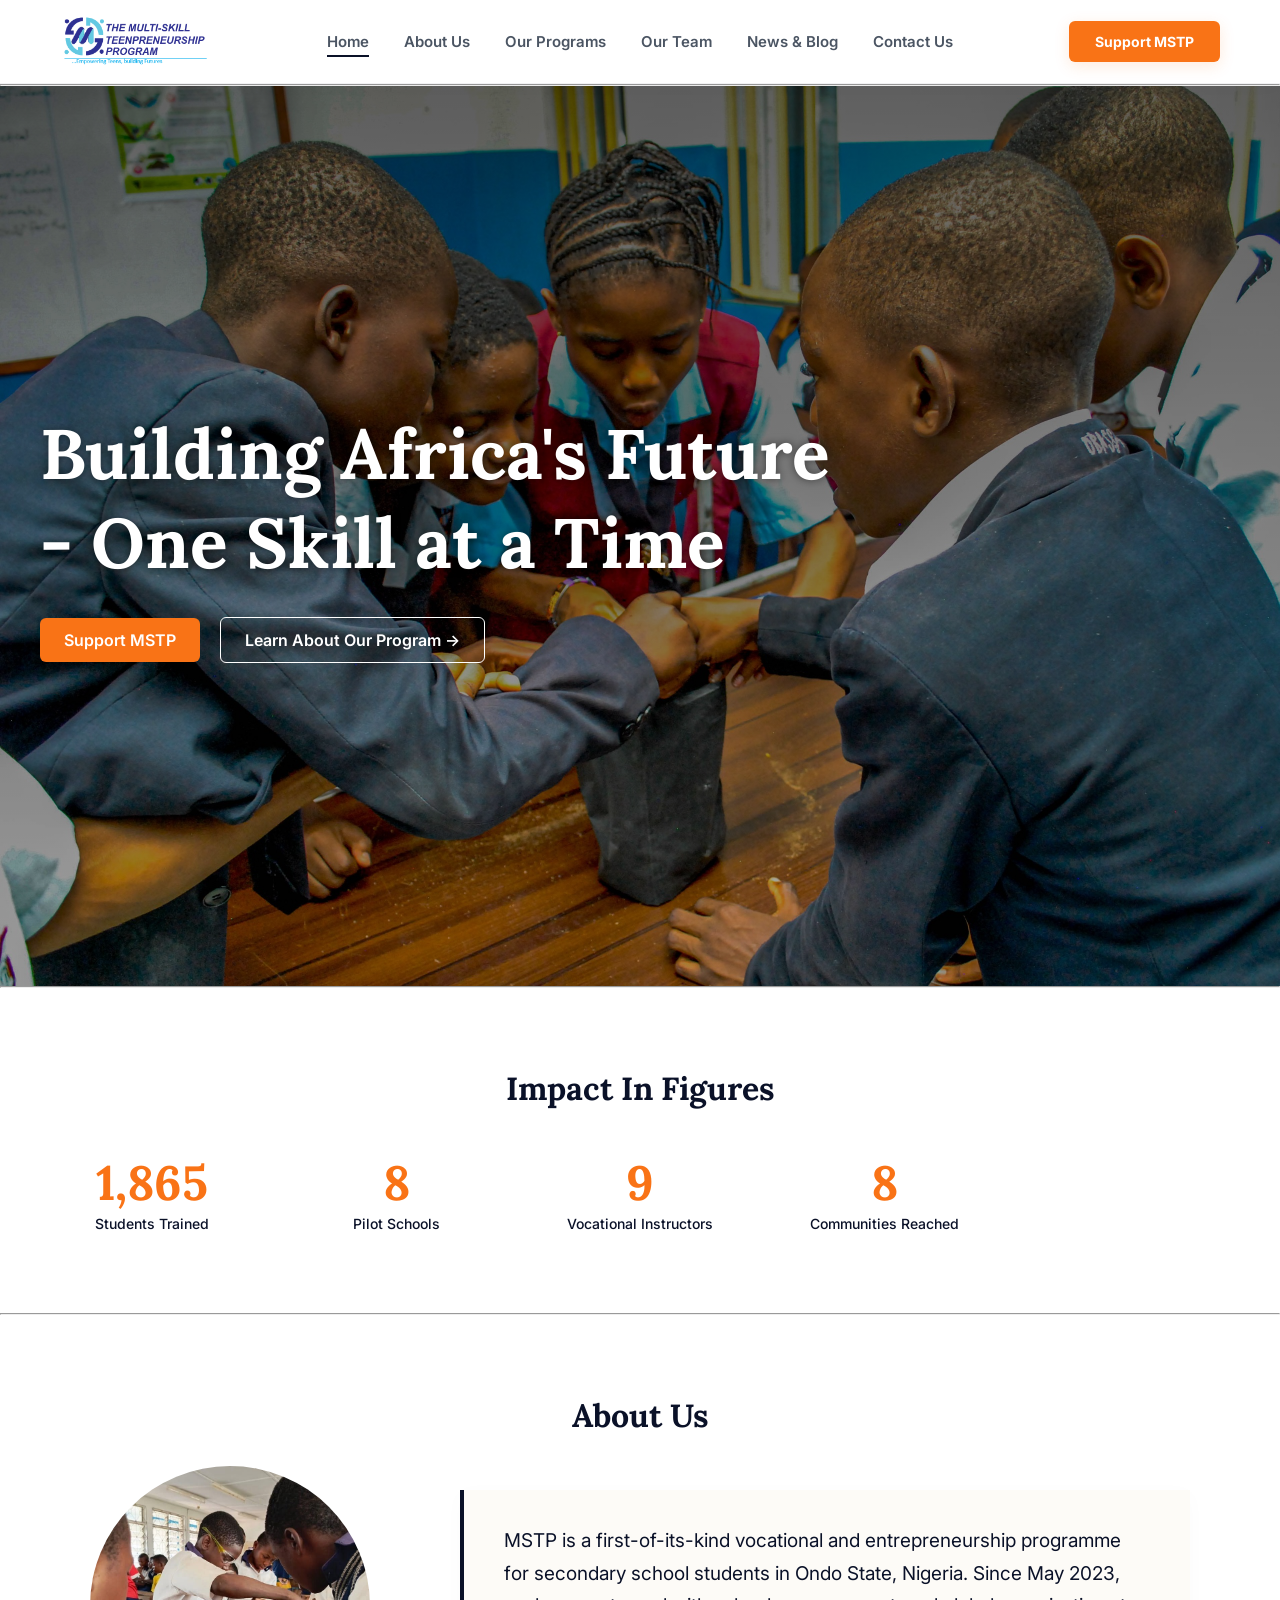
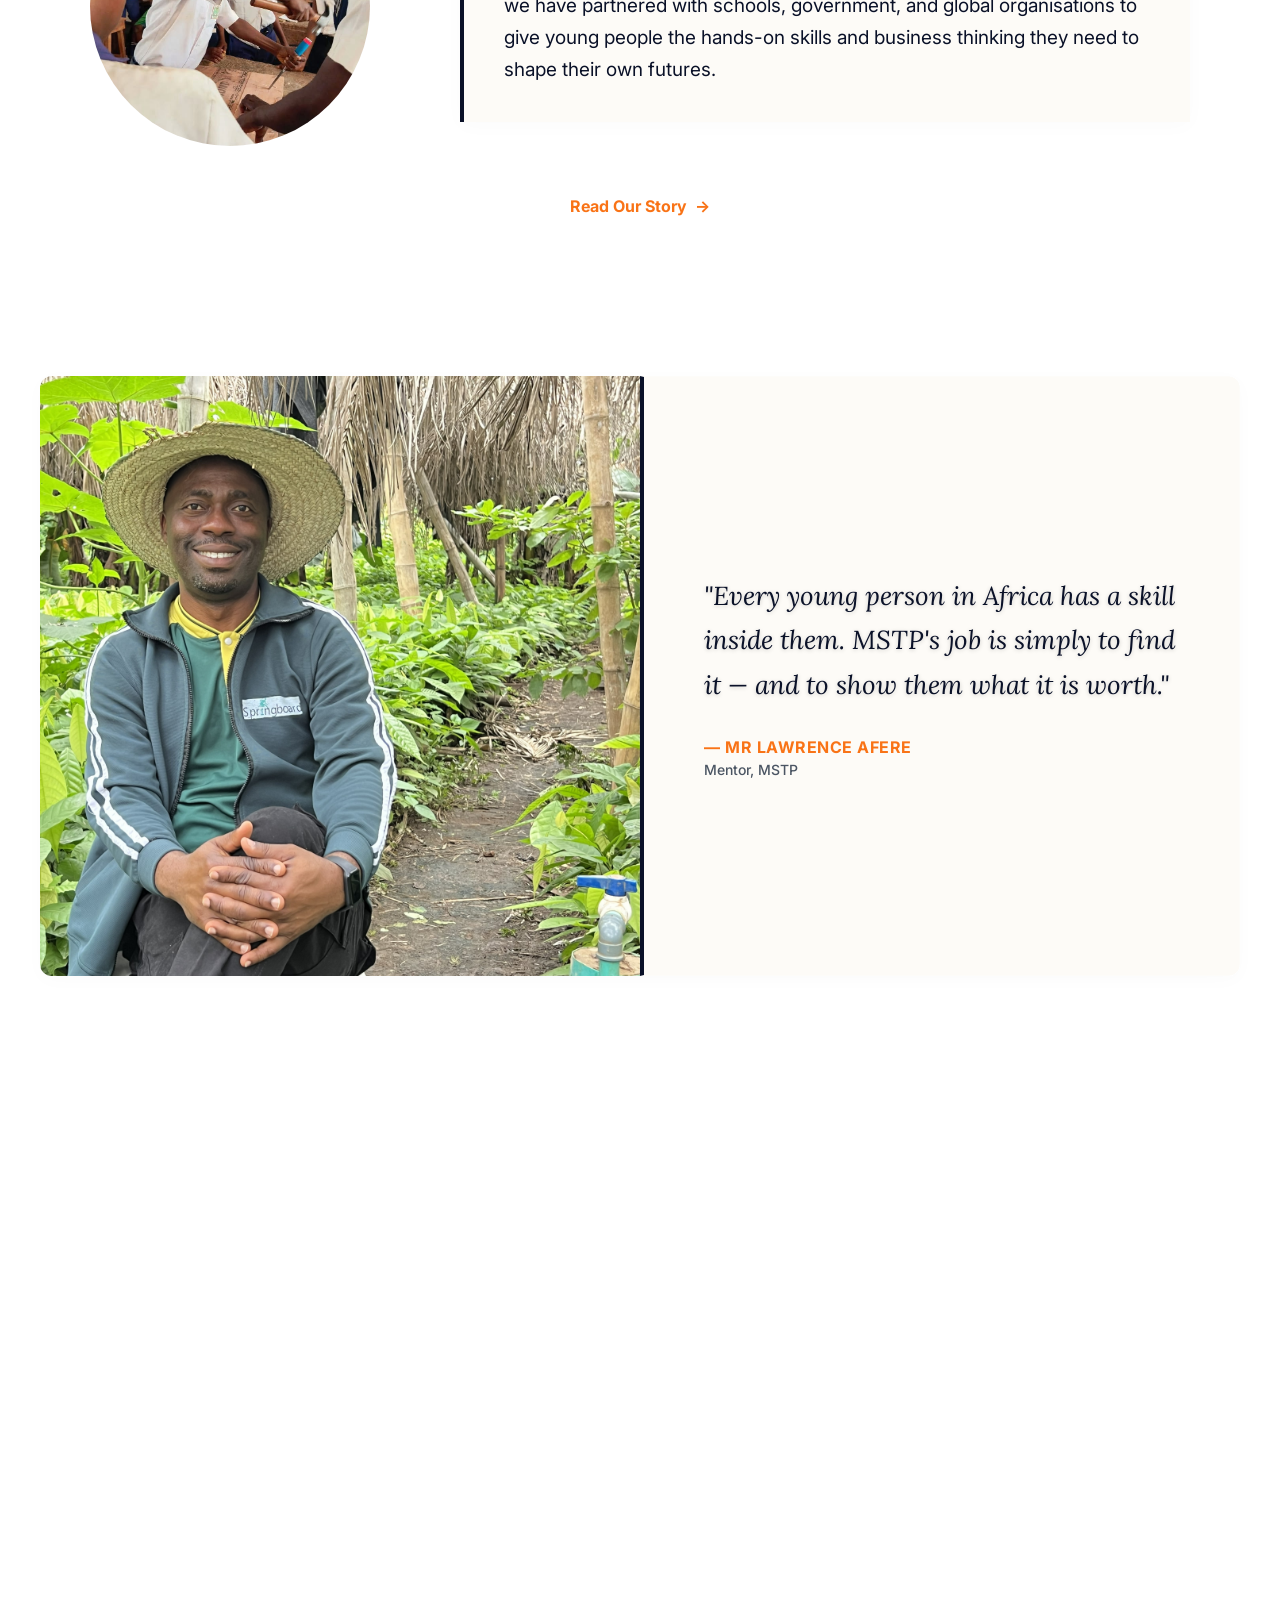
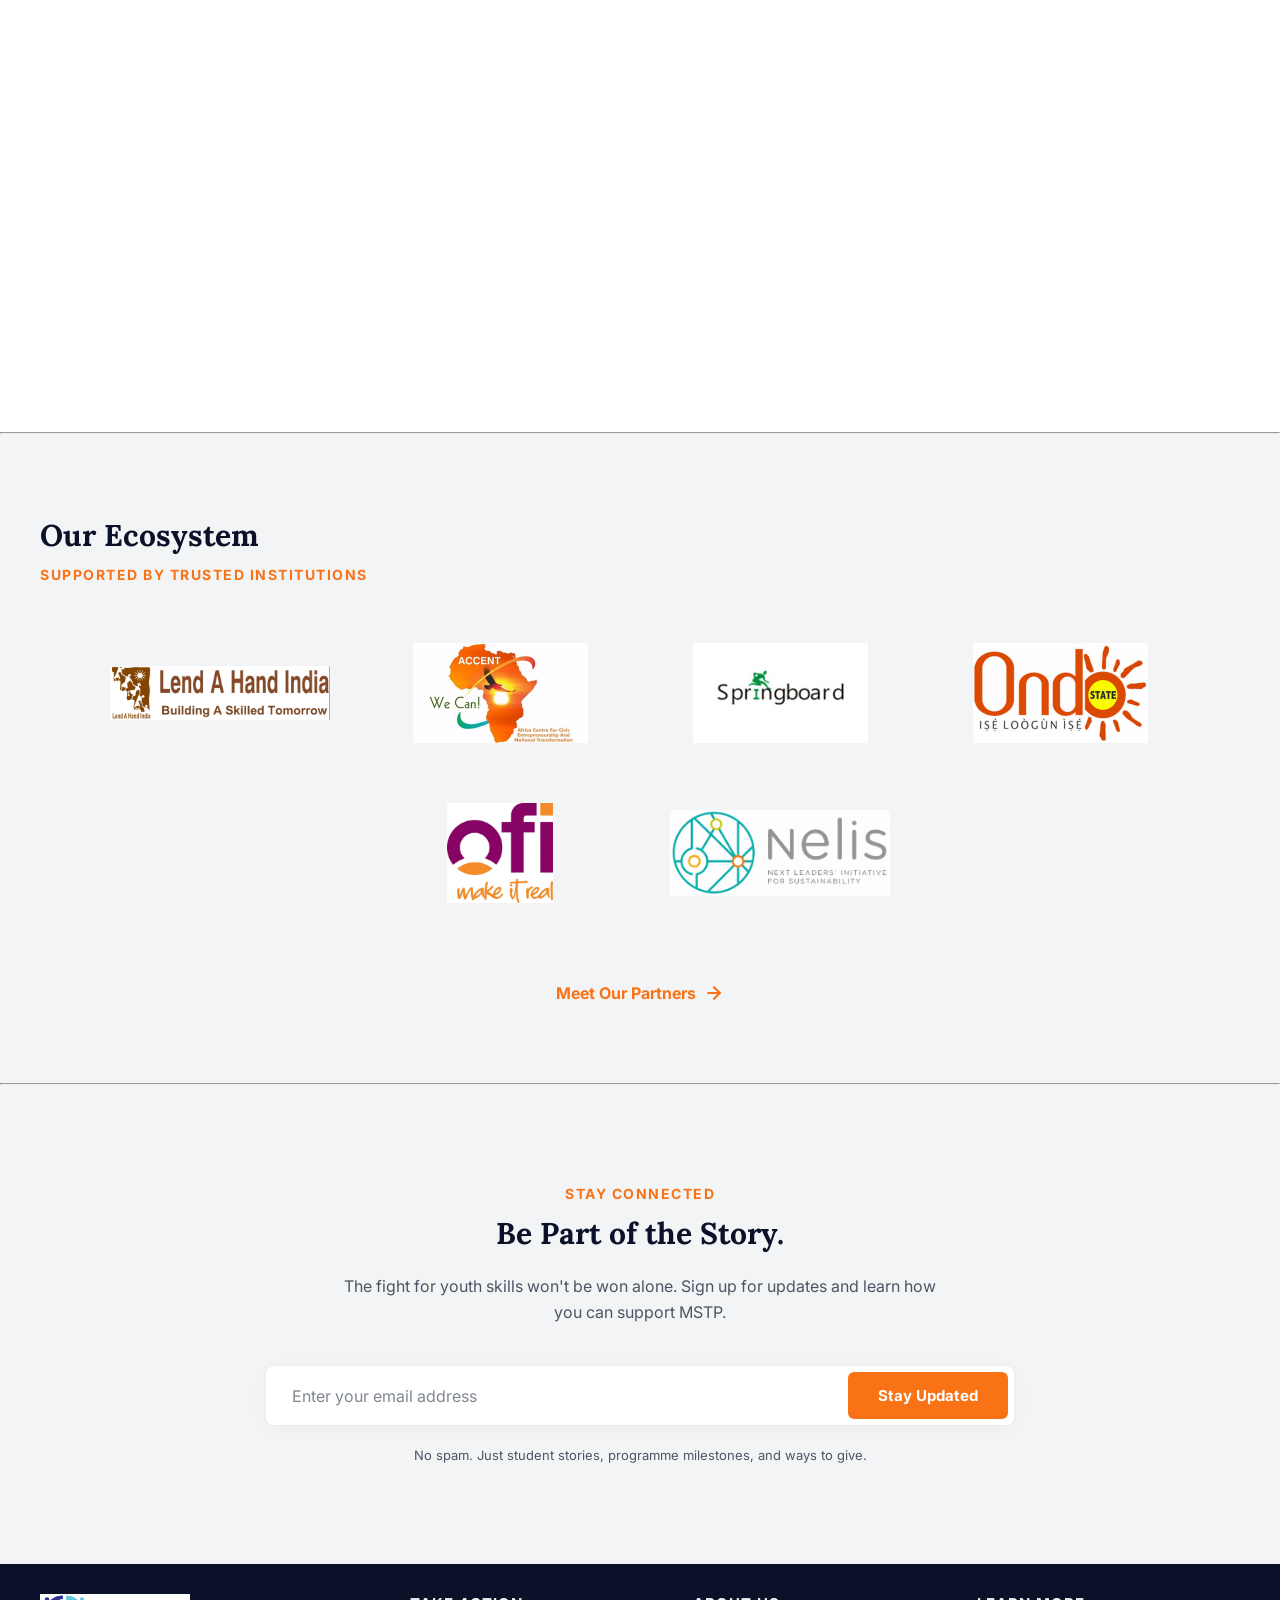
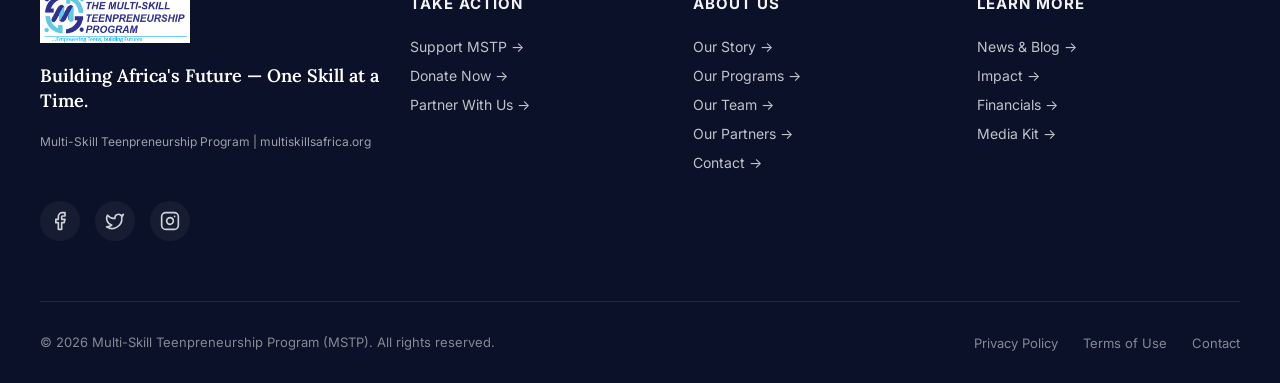
==== index.html @ e659432c "Update index.html" ====
<!DOCTYPE html>
<html lang="en">
<head>
    <meta charset="UTF-8">
    <meta name="viewport" content="width=device-width, initial-scale=1.0">
    <title>MultiSkillsAfrica | Home</title>
    <link rel="stylesheet" href="generalstyles.css">
    
    <link rel="stylesheet" href="homepage.css">
    <link rel="stylesheet" href="generalstyles-media-query.css">
    <link href="/IMAGES/multiskillsafrica-fav.png" rel="icon">

    <link rel="preconnect" href="https://fonts.googleapis.com">
    <link rel="preconnect" href="https://fonts.gstatic.com" crossorigin>
    <link href="https://fonts.googleapis.com/css2?family=Inter:wght@400;500;600&family=Lora:ital,wght@0,600;0,700;1,600&display=swap" rel="stylesheet">
</head>
<body>

    <!-- 1. NAVIGATION HEADER (The Welcome Gate) -->
<header id="main-header" class="site-header">
    <div class="header-container">

        <!-- Website Brand/Logo Area -->
        <div class="brand">
            <a href="index.html">
                <img src="/IMAGES/multiskillsafrica-logo.png" alt="multilskillsafrica-logo" class="logo">
            </a>
        </div>

        <!-- Desktop Navigation Area -->
        <nav id="main-nav" class="navigation" aria-label="Main Navigation">
            <ul class="nav-list">
                <li class="nav-item"><a href="index.html" class="nav-link active">Home</a></li>
                <li class="nav-item"><a href="about-us.html" class="nav-link">About Us</a></li>
                <li class="nav-item"><a href="ourprograms.html" class="nav-link">Our Programs</a></li>
                <!-- <li class="nav-item"><a href="impact.html" class="nav-link">Our Impact</a></li>
                <li class="nav-item"><a href="trainers.html" class="nav-link">Trainers Module</a></li> -->
                <li class="nav-item"><a href="team.html" class="nav-link">Our Team</a></li>
                <li class="nav-item"><a href="blog.html" class="nav-link">News & Blog</a></li>
                <!-- <li class="nav-item"><a href="partner.html" class="nav-link">Official Partners</a></li> -->
                <li class="nav-item"><a href="contact.html" class="nav-link">Contact Us</a></li>
            </ul>
        </nav>

        <!-- Desktop Action Button Section -->
        <div class="header-actions">
            <a href="support.html" class="nav-cta">Support MSTP</a>
        </div>

        <!-- MOBILE NAVIGATION TRACK ENGINE -->   
        <nav id="mobile-navbar" aria-label="Mobile Navigation">
            <!-- Toggle Button (Always visible on mobile viewports) -->
            <button id="menu-toggle" aria-label="Open Navigation Menu" aria-expanded="false" aria-controls="nav-links">
                <svg xmlns="http://www.w3.org/2000/svg" width="24" height="24" viewBox="0 0 24 24" fill="none" stroke="currentColor" stroke-width="2" stroke-linecap="round" stroke-linejoin="round" class="lucide lucide-menu"><path d="M4 5h16"/><path d="M4 12h16"/><path d="M4 19h16"/></svg>
            </button>

            <!-- Navigation Links Container (The Sliding Drawer) -->
            <div id="nav-links">
                <!-- Close Button inside the sliding drawer -->
                <button id="menu-close" aria-label="Close Navigation Menu">
                    <svg xmlns="http://www.w3.org/2000/svg" width="24" height="24" viewBox="0 0 24 24" fill="none" stroke="currentColor" stroke-width="2" stroke-linecap="round" stroke-linejoin="round" class="lucide lucide-x"><path d="M18 6 6 18"/><path d="m6 6 12 12"/></svg>
                </button>

                <a href="index.html" class="mobile-nav-icon active"><svg xmlns="http://www.w3.org/2000/svg" width="24" height="24" viewBox="0 0 24 24" fill="none" stroke="currentColor" stroke-width="2.25" stroke-linecap="round" stroke-linejoin="round" class="lucide lucide-house"><path d="M15 21v-8a1 1 0 0 0-1-1h-4a1 1 0 0 0-1 1v8"/><path d="M3 10a2 2 0 0 1 .709-1.528l7-6a2 2 0 0 1 2.582 0l7 6A2 2 0 0 1 21 10v9a2 2 0 0 1-2 2H5a2 2 0 0 1-2-2z"/></svg>Home</a>
                <a href="about-us.html" class="mobile-nav-icon"><svg xmlns="http://www.w3.org/2000/svg" width="24" height="24" viewBox="0 0 24 24" fill="none" stroke="currentColor" stroke-width="2.25" stroke-linecap="round" stroke-linejoin="round" class="lucide lucide-users"><path d="M16 21v-2a4 4 0 0 0-4-4H6a4 4 0 0 0-4 4v2"/><path d="M16 3.128a4 4 0 0 1 0 7.744"/><path d="M22 21v-2a4 4 0 0 0-3-3.87"/><circle cx="9" cy="7" r="4"/></svg>About</a>
                <a href="ourprograms.html" class="mobile-nav-icon"><svg xmlns="http://www.w3.org/2000/svg" width="24" height="24" viewBox="0 0 24 24" fill="none" stroke="currentColor" stroke-width="2.25" stroke-linecap="round" stroke-linejoin="round" class="lucide lucide-book-open"><path d="M2 3h6a4 4 0 0 1 4 4v14a3 3 0 0 0-3-3H2z"/><path d="M22 3h-6a4 4 0 0 0-4 4v14a3 3 0 0 1 3-3h7z"/></svg>Our Programs</a>
                
                <a href="impact.html" class="mobile-nav-icon"><svg xmlns="http://www.w3.org/2000/svg" width="24" height="24" viewBox="0 0 24 24" fill="none" stroke="currentColor" stroke-width="2.25" stroke-linecap="round" stroke-linejoin="round" class="lucide lucide-trending-up"><polyline points="22 7 13.5 15.5 8.5 10.5 2 17"/><polyline points="16 7 22 7 22 13"/></svg>Our Impact</a>
                <a href="trainers.html" class="mobile-nav-icon"><svg xmlns="http://www.w3.org/2000/svg" width="24" height="24" viewBox="0 0 24 24" fill="none" stroke="currentColor" stroke-width="2" stroke-linecap="round" stroke-linejoin="round" class="lucide lucide-presentation"><rect width="20" height="14" x="2" y="3" rx="2"/><path d="M12 17v4"/><path d="M9 21h6"/><path d="M8 11l3-3 3 3"/></svg>Trainers Module</a>
                <a href="team.html" class="mobile-nav-icon"><svg xmlns="http://www.w3.org/2000/svg" width="24" height="24" viewBox="0 0 24 24" fill="none" stroke="currentColor" stroke-width="2.25" stroke-linecap="round" stroke-linejoin="round" class="lucide lucide-users-round"><path d="M18 21a6 6 0 0 0-12 0"/><circle cx="12" cy="10" r="4"/><path d="M12 2a14.5 14.5 0 0 0 0 20"/></svg>Our Team</a>
                <a href="blog.html" class="mobile-nav-icon"><svg xmlns="http://www.w3.org/2000/svg" width="24" height="24" viewBox="0 0 24 24" fill="none" stroke="currentColor" stroke-width="2.25" stroke-linecap="round" stroke-linejoin="round" class="lucide lucide-newspaper"><path d="M4 22h16a2 2 0 0 0 2-2V4a2 2 0 0 0-2-2H8a2 2 0 0 0-2 2v16a2 2 0 0 1-2 2Zm0 0a2 2 0 0 1-2-2v-9c0-1.1.9-2 2-2h2"/><path d="M18 14h-8"/><path d="M15 18h-5"/><path d="M10 6h8v4h-8V6Z"/></svg>News & Blog</a>
                <a href="partner.html" class="mobile-nav-icon"><svg xmlns="http://www.w3.org/2000/svg" width="24" height="24" viewBox="0 0 24 24" fill="none" stroke="currentColor" stroke-width="2" stroke-linecap="round" stroke-linejoin="round" class="lucide lucide-handshake"><path d="m11 17 2 2a1 1 0 0 0 1.4 0l4-4a1 1 0 0 0 0-1.4l-11.6-11.6a2.1 2.1 0 0 0-3 3l3.8 3.8"/><path d="m14 14 2.5 2.5a1 1 0 0 0 1.4 0l4-4a1 1 0 0 0 0-1.4L11 2"/><path d="M17 11V7a1 1 0 0 0-1-1h-4"/><path d="M10 11H6a1 1 0 0 1-1-1V6"/></svg>Official Partners</a>
                <a href="contact.html" class="mobile-nav-icon"><svg xmlns="http://www.w3.org/2000/svg" width="24" height="24" viewBox="0 0 24 24" fill="none" stroke="currentColor" stroke-width="2.25" stroke-linecap="round" stroke-linejoin="round" class="lucide lucide-phone-call"><path d="M13 2a9 9 0 0 1 9 9"/><path d="M13 6a5 5 0 0 1 5 5"/><path d="M13.832 16.568a1 1 0 0 0 1.213-.303l.355-.465A2 2 0 0 1 17 15h3a2 2 0 0 1 2 2v3a2 2 0 0 1-2 2A18 18 0 0 1 2 4a2 2 0 0 1 2-2h3a2 2 0 0 1 2 2v3a2 2 0 0 1-.8 1.6l-.468.351a1 1 0 0 0-.292 1.233 14 14 0 0 0 6.392 6.384"/></svg>Contact Us</a>

                <a href="support.html" class="mobile-nav-icon"><svg xmlns="http://www.w3.org/2000/svg" width="24" height="24" viewBox="0 0 24 24" fill="none" stroke="currentColor" stroke-width="2" stroke-linecap="round" stroke-linejoin="round" class="lucide lucide-heart"><path d="M19 14c1.49-1.46 3-3.21 3-5.5A5.5 5.5 0 0 0 16.5 3c-1.76 0-3 .5-4.5 2-1.5-1.5-2.74-2-4.5-2A5.5 5.5 0 0 0 2 8.5c0 2.3 1.5 4.05 3 5.5l7 7Z"/></svg>Support MSTP</a>
            </div>
        </nav>

    </div>
</header>



    <hr>
    

    <main>
        <!-- 2. HERO SECTION -->
        <section class="hero-section reveal-on-scroll">
            <h1 class="hero-headline reveal-on-scroll">Building Africa's Future - One Skill at a Time</h1> 
            
            

            <div class="hero-cta-wrap reveal-on-scroll">
                <!-- Changed container and anchor classes to be unique to the hero area -->
                <div class="hero-btn-wrap primary-cta">
                    <a href="support.html" class="hero-btn-primary">Support MSTP</a>
                </div>
                <div class="about-mstp-cta">
                    <a href="about-us.html">Learn About Our Program &rarr;</a>
                </div>
            </div>
        </section>

        <hr>

        <section class="stats-bar-section reveal-on-scroll">

            <h2 class="about-snippet-heading">Impact In Figures</h2>

            <div class="stats-container">
                
                <div class="stat-card">
                    <span class="stat-number" data-target="2920">0</span>
                    <p class="stat-label">Students Trained</p>
                </div>

                <div class="stat-card">
                    <span class="stat-number" data-target="13">0</span>
                    <p class="stat-label">Pilot Schools</p>
                </div>

                
                <div class="stat-card">
                    <span class="stat-number" data-target="15">0</span>
                    <p class="stat-label">Vocational Instructors</p>
                </div>

                <div class="stat-card">
                    <span class="stat-number" data-target="13">0</span>
                    <p class="stat-label">Communities Reached</p>
                </div>

            </div>
        </section>

        <hr>

        <section class="about-snippet-section reveal-on-scroll">
            <div class="about-snippet-container">
                
                <h2 class="about-snippet-heading">About Us</h2>

                <div class="about-image-wrap">
                <img src="/IMAGES/MSTP Students - About us.jpeg" alt="MSTP Students" class="about-image">
                
                <div class="about-card-display">
                    <p class="about-snippet-text">
                        MSTP is a first-of-its-kind vocational and entrepreneurship programme for secondary school students in Ondo State, Nigeria.     Since May 2023, we have partnered with schools, government, and global organisations to give young people the hands-on skills and business thinking they need to shape their own futures.
                    </p>
                </div>
                </div>

                <div class="about-action-wrap">
                    <a href="about-us.html" class="about-read-more-btn">
                        Read Our Story <span class="arrow-transition">&rarr;</span>
                    </a>
                </div>

            </div>
        </section>

        

        <section class="founder-quote-section reveal-on-scroll">
            <div class="founder-card-master glass-hover-lift">
                
                <div class="founder-photo-side">
                <img src="/IMAGES/MR LAW.jpeg" alt="Mr Lawrence Afere" class="founder-img">
                </div>
                
                <div class="founder-content-side glass-panel">
                <blockquote class="founder-blockquote glass-text-sharp">
                    "Every young person in Africa has a skill inside them. MSTP's job is simply to find it — and to show them what it is worth."
                </blockquote>
                <div class="founder-meta">
                    <span class="founder-name">— Mr Lawrence Afere</span>
                    <span class="founder-title">Mentor, MSTP</span>
                </div>
                </div>

            </div>
        </section>

        <section class="programme-grid-section reveal-on-scroll">
            <div class="programme-grid-container">
                
                <!-- Header Block -->
                <div class="section-header">
                <span class="section-heading">What We Teach</span>
                <h2 class="section-subtext">Five hands-on skill modules, designed to turn secondary school students into capable, confident young Nigerians.</h2>
                </div>

                <!-- Active Card Grid Track -->
                <div class="glass-schools-grid">

                <!-- Card 1: WET -->
                <div class="school-glass-card glass-hover-lift programme-card">
                    <div class="card-image-wrap">
                    <div class="programme-overlay-box programme-card">
                        <span class="programme-module-tag">Module: WET</span>
                        <h3 class="programme-title glass-text-sharp">Workshop & Engineering Techniques</h3>
                        <p class="programme-description"> Identify tools and materials, construct basic wooden objects, and understand fundamental electronic principles.</p>
                    </div>
                    </div>
                </div>

                <!-- Card 2: E&E -->
                <div class="school-glass-card glass-hover-lift programme-card">
                    <div class="card-image-wrap">
                    <div class="programme-overlay-box programme-card">
                        <span class="programme-module-tag">Module: E&E</span>
                        <h3 class="programme-title glass-text-sharp">Energy & Environment</h3>
                        <p class="programme-description">Foundations in electrical systems, wiring, and energy safety.</p>
                    </div>
                    </div>
                </div>

                <!-- Card 3: GNAT -->
                <div class="school-glass-card glass-hover-lift programme-card">
                    <div class="card-image-wrap">
                    <div class="programme-overlay-box programme-card">
                        <span class="programme-module-tag">Module: GNAT</span>
                        <h3 class="programme-title glass-text-sharp">Gardening, Nursery & Agriculture Techniques</h3>
                        <p class="programme-description">Grow food, understand nutrition, and participate in local trade.</p>
                    </div>
                    </div>
                </div>

                <!-- Card 4: Food Processing -->
                <div class="school-glass-card glass-hover-lift programme-card">
                    <div class="card-image-wrap">
                    <div class="programme-overlay-box programme-card">
                        <span class="programme-module-tag">Module</span>
                        <h3 class="programme-title glass-text-sharp">Food Processing Techniques</h3>
                        <p class="programme-description">Food preservation, product development, basic food business knowledge..</p>
                    </div>
                    </div>
                </div>

                <!-- Card 5: Entrepreneurship -->
                <div class="school-glass-card glass-hover-lift programme-card">
                    <div class="card-image-wrap">
                    <div class="programme-overlay-box programme-card">
                        <span class="programme-module-tag">Module</span>
                        <h3 class="programme-title glass-text-sharp">Introduction to Entrepreneurship</h3>
                        <p class="programme-description"> The MSTP Internship—students display and sell products they have made, earning real income for the first time..</p>
                    </div>
                    </div>
                </div>

                </div>

                <!-- Reusable Grid Action Layout Hook -->
                <div class="cta-link-wrap">
                <a href="ourprograms.html" class="cta-link-inline">
                    Explore All Programs 
                    <svg xmlns="http://www.w3.org/2000/svg" width="20" height="20" viewBox="0 0 24 24" fill="none" stroke="currentColor" stroke-width="2.5" stroke-linecap="round" stroke-linejoin="round" class="lucide lucide-arrow-right arrow-transition"><path d="M5 12h14"/><path d="m12 5 7 7-7 7"/></svg>
                </a>
                </div>
            </div>
        </section>

        
        <hr>

        <section class="partners-bar-section reveal-on-scroll">
        <div class="partners-bar-container">
            
            <!-- Standardized Section Header Architecture -->
            <div class="section-header">
            <span class="section-heading">Our Ecosystem</span>
            <h2 class="section-subtext">Supported by Trusted Institutions</h2>
            </div>

            <!-- Interactive Grid Track Container -->
            <div class="partners-logo-grid">

            <!-- Logo 1: Lend-A-Hand India -->
            <a href="https://lendahandindia.org/" target="_blank" class="partner-logo-item" aria-label="View Lend-A-Hand India profile on our partners page">
                <img src="/IMAGES/lend-a-hand-logo.jpg" alt="Lend-A-Hand India Logo" class="partner-logo-img">
            </a>

            <!-- Logo 2: ACCENT -->
            <a href="https://businessday.ng/news/article/accent-spring-unveils-multi-skill-teenpreneurship-initiative-in-ondo/" target="_blank" class="partner-logo-item" aria-label="View ACCENT profile on our partners page">
                <img src="/IMAGES/accent-logo.png" alt="ACCENT Logo" class="partner-logo-img">
            </a>

            <!-- Logo 3: Springboard -->
            <a href="https://springboardnig.com/" target="_blank" class="partner-logo-item" aria-label="View Springboard profile on our partners page">
                <img src="/IMAGES/springboard-logo.png" alt="Springboard Logo" class="partner-logo-img">
            </a>

            <!-- Logo 4: Ondo State Ministry of Education -->
            <a href="https://ondostate.gov.ng/#" target="_blank" class="partner-logo-item" aria-label="View Ondo State Ministry of Education profile on our partners page">
                <img src="/IMAGES/ondo-state-logo.png" alt="Ondo State Ministry of Education Logo" class="partner-logo-img">
            </a>

            <a href="https://www.ofi.com/en-us" target="_blank" class="partner-logo-item" aria-label="View Ondo State Ministry of Education profile on our partners page">
                <img src="/IMAGES/ofi.jpeg" alt="OFI's logo" class="partner-logo-img">
            </a>

            <a href="https://ondostate.gov.ng/#" target="_blank" class="partner-logo-item" aria-label="View Ondo State Ministry of Education profile on our partners page">
                <img src="/IMAGES/neils-logo.png" alt="OFI's logo" class="partner-logo-img">
            </a>

            </div>

            <!-- Reusable Global CTA Link Component Placement -->
            <div class="cta-link-wrap">
            <a href="partner.html" class="cta-link-inline">
                Meet Our Partners
                <svg xmlns="http://www.w3.org/2000/svg" width="20" height="20" viewBox="0 0 24 24" fill="none" stroke="currentColor" stroke-width="2.5" stroke-linecap="round" stroke-linejoin="round" class="lucide lucide-arrow-right arrow-transition"><path d="M5 12h14"/><path d="m12 5 7 7-7 7"/></svg>
            </a>
            </div>

        </div>
        </section>

        <hr>

        <section class="newsletter-section reveal-on-scroll">
        <div class="newsletter-container">
            
            <!-- Standardized Section Header with Centered Target Alignments -->
            <div class="section-header">
            <span class="section-subtext">Stay Connected</span>
            <h2 class="section-heading">Be Part of the Story.</h2>
            <p class="section-subtext" style="text-transform: none; font-weight: 400; letter-spacing: normal; font-size: 1.6rem; color: var(--text-muted); margin-top: 1rem;">
                The fight for youth skills won't be won alone. Sign up for updates and learn how you can support MSTP.
            </p>
            </div>

            <!-- Integration Subscription Form Hook -->
            <form action="#" method="POST" class="newsletter-form-group" aria-label="Newsletter Subscription Form">
            <input 
                type="email" 
                name="email" 
                class="newsletter-input" 
                placeholder="Enter your email address" 
                required 
                aria-required="true"
            >
            <button type="submit" class="newsletter-submit-btn">
                Stay Updated
            </button>
            </form>

            <!-- Contextual Compliance Sub-note -->
            <p class="newsletter-subnote">
            No spam. Just student stories, programme milestones, and ways to give.  
            </p>

        </div>
        </section>

    </main>

    <!-- 5. FOOTER SECTION (Logo, Columns, Newsletter, Socials, Legal) -->
<footer class="site-footer">
    <!-- Main informational and interactive column grids -->
    <div class="footer-columns">

        <!-- Footer Column 1 — Logo + Tagline -->
        <div class="footer-col brand-info-col">
            <div class="brand-logo-wrap">
                <a href="/" aria-label="MSTP Home">
                    <!-- MSTP inline SVG logo platform hook -->
                    <img src="/IMAGES/multiskillsafrica-logo.png" alt="multiskillsafricalogo Logo" class="logo">
                </a>
            </div>
            <p class="footer-tagline">Building Africa's Future — One Skill at a Time.</p>
            <p class="footer-subline">Multi-Skill Teenpreneurship Program | multiskillsafrica.org</p>
        </div>

        <!-- Footer Column 2 — Take Action -->
        <div class="footer-col">
            <h2 class="footer-heading">Take Action</h2>
            <ul class="footer-links-list">
                <li><a href="support.html" class="footer-link">Support MSTP &rarr;</a></li>
                <li><a href="support.html" class="footer-link">Donate Now &rarr;</a></li>
                <li><a href="contact.html" class="footer-link">Partner With Us &rarr;</a></li>
            </ul>
        </div>

        <!-- Footer Column 3 — About Us -->
        <div class="footer-col">
            <h2 class="footer-heading">About Us</h2>
            <ul class="footer-links-list">
                <li><a href="about-us.html" class="footer-link">Our Story &rarr;</a></li>
                <li><a href="our-programs.html" class="footer-link">Our Programs &rarr;</a></li>
                <li><a href="team.html" class="footer-link">Our Team &rarr;</a></li>
                <li><a href="partner.html" class="footer-link">Our Partners &rarr;</a></li>
                <li><a href="contact.html" class="footer-link">Contact &rarr;</a></li>
            </ul>
        </div>

        <!-- Footer Column 4 — Learn More -->
        <div class="footer-col">
            <h2 class="footer-heading">Learn More</h2>
            <ul class="footer-links-list">
                <li><a href="blog.html" class="footer-link">News & Blog &rarr;</a></li>
                <li><a href="impact.html" class="footer-link">Impact &rarr;</a></li>
                <li><a href="financials.html" class="footer-link">Financials &rarr;</a></li>
                <li><a href="/media" class="footer-link">Media Kit &rarr;</a></li>
            </ul>
        </div>

        <!-- Footer — Newsletter Signup -->
        <div class="footer-col newsletter-col">
            
            <!-- Footer — Social Icons Block -->
            <div class="footer-social-wrap">
                <a href="https://www.facebook.com/profile.php?id=61550199511296" target="_blank" rel="noopener" class="social-icon-link" aria-label="Facebook">
                    <svg xmlns="http://www.w3.org/2000/svg" width="20" height="20" viewBox="0 0 24 24" fill="none" stroke="currentColor" stroke-width="2" stroke-linecap="round" stroke-linejoin="round" class="lucide lucide-facebook"><path d="M18 2h-3a5 5 0 0 0-5 5v3H7v4h3v8h4v-8h3l1-4h-4V7a1 1 0 0 1 1-1h3z"/></svg>
                </a>
                <a href="https://x.com/Multiskill142" target="_blank" rel="noopener" class="social-icon-link" aria-label="X (Twitter)">
                    <svg xmlns="http://www.w3.org/2000/svg" width="20" height="20" viewBox="0 0 24 24" fill="none" stroke="currentColor" stroke-width="2" stroke-linecap="round" stroke-linejoin="round" class="lucide lucide-twitter"><path d="M22 4s-.7 2.1-2 3.4c1.6 10-9.4 17.3-18 11.6 2.2.1 4.4-.6 6-2C3 15.5.5 9.6 3 5c2.2 2.6 5.6 4.1 9 4-.9-4.2 4-6.6 7-3.8 1.1 0 3-1.2 3-1.2z"/></svg>
                </a>
                <a href="https://www.instagram.com/mstpafrica/" target="_blank" rel="noopener" class="social-icon-link" aria-label="Instagram">
                    <svg xmlns="http://www.w3.org/2000/svg" width="20" height="20" viewBox="0 0 24 24" fill="none" stroke="currentColor" stroke-width="2" stroke-linecap="round" stroke-linejoin="round" class="lucide lucide-instagram"><rect width="20" height="20" x="2" y="2" rx="5" ry="5"/><path d="M16 11.37A4 4 0 1 1 12.63 8 4 4 0 0 1 16 11.37z"/><line x1="17.5" x2="17.51" y1="6.5" y2="6.5"/></svg>
                </a>
            </div>
        </div>

    </div>

    <!-- Footer — Legal Row and Credits -->
    <div class="footer-bottom">
        <div class="footer-legal-left">
            <p class="copyright">&copy; 2026 Multi-Skill Teenpreneurship Program (MSTP). All rights reserved.</p>
        </div>
        <div class="footer-legal-right">
            <ul class="legal-links-list">
                <li><a href="/privacy" class="legal-link">Privacy Policy</a></li>
                <li><a href="/terms" class="legal-link">Terms of Use</a></li>
                <li><a href="contact.html" class="legal-link">Contact</a></li>
            </ul>
        </div>
    </div>
</footer>

    
    <script src="general-script.js"></script>
</body>
</html>
---- generalstyles.css ----
/* ==========================================================================
   1. GLOBAL STYLES & RESET
   ========================================================================== */
*, *::before, *::after {
  box-sizing: border-box;
}

* {
  margin: 0;
  padding: 0;
}

:root {
  /* Brand Color Spaces */
  --color-primary: #0A1128;
  --color-secondary: #4FC3F7;
  --color-cta: #F97316;

  /* Surfaces & Backgrounds */
  --bg-main: #FFFFFF;
  --bg-surface: #F3F4F6;

  /* Typography Layering */
  --text-main: #1E40AF;
  --text-muted: #4B5563;
  --text-light: #FFFFFF;
  
  /* Structural Typefaces */
  --font-heading: 'Lora', Georgia, serif;
  --font-body: 'Inter', system-ui, -apple-system, sans-serif;
}

html {
  scroll-behavior: smooth;
  font-size: 62.5%; /* 1rem = 10px baseline layout scale */
}

body {
  font-family: var(--font-body);
  color: var(--text-muted); /* FIXED: Changed from var(--text-light) to prevent invisible white text on white backgrounds */
  background-color: var(--bg-main);
  overflow-x: hidden;
  width: 100vw;
  -webkit-font-smoothing: antialiased;
  -moz-osx-font-smoothing: grayscale;
}

/* Core Media elements */
img {
  display: block;
  max-width: 100%;
  height: auto;
}

/* Form element consistency engine */
input, button, textarea, select {
  font: inherit;
  color: inherit;
}

a {
  color: inherit;
  text-decoration: none;
  display: inline-block;
}

p {
  font-family: var(--font-body);
  font-size: 1.6rem;
  line-height: 1.6;
}

ol, ul, li {
  list-style: none;
}


/* ==========================================================================
   2. ENHANCED PREMIUM HEADER STYLES
   ========================================================================== */
.site-header {
  position: sticky;
  top: 0;
  width: 100vw;
  z-index: 1000;
  background-color: rgba(255, 255, 255, 0.9); /* Premium semi-transparent white tint */
  backdrop-filter: blur(12px);
  -webkit-backdrop-filter: blur(12px);
  border-bottom: 1px solid rgba(10, 17, 40, 0.05);
  box-shadow: 0 2px 20px rgba(10, 17, 40, 0.02);
  transition: background-color 0.3s ease, box-shadow 0.3s ease;
}

/* Internal Alignment Grid Wrapper */
.header-container {
  width: 100%;
  max-width: 120rem;
  margin: 0 auto;
  padding: 1.6rem 2rem;
  display: flex;
  align-items: center;
  justify-content: space-between;
}

.logo {
  width: 15rem;
  transition: transform 0.3s ease;
}

.logo:hover {
  transform: scale(1.02);
}

.nav-list {
  display: flex;
  align-items: center;
  gap: 3.5rem;
}

/* Desktop Link Micro-Interactions */
.nav-link {
  color: var(--text-muted);
  font-size: 1.5rem;
  font-weight: 600;
  position: relative;
  padding: 0.6rem 0;
  transition: color 0.2s ease-in-out;
}

/* Animated sliding active underline mechanism */
.nav-link::after {
  content: '';
  position: absolute;
  bottom: 0;
  left: 0;
  width: 100%;
  height: 2px;
  background-color: var(--color-primary);
  transform: scaleX(0);
  transform-origin: right;
  transition: transform 0.3s cubic-bezier(0.25, 1, 0.5, 1);
}

.nav-link:hover {
  color: var(--color-primary);
}

.nav-link:hover::after, 
.nav-link.active::after {
  transform: scaleX(1);
  transform-origin: left;
}

/* Clear style override block for CTA Button inside Nav */
.header-actions .nav-cta {
  display: inline-block;
  background-color: var(--color-cta);
  color: var(--text-light);
  padding: 1.2rem 2.6rem;
  border-radius: 0.6rem;
  font-weight: 700;
  font-size: 1.4rem;
  box-shadow: 0 4px 15px rgba(249, 115, 22, 0.15);
  transition: transform 0.2s ease, background-color 0.2s ease, box-shadow 0.2s ease;
}

.header-actions .nav-cta:hover {
  background-color: #ea580c; /* Marginally deeper dark tone for interactive active states */
  color: var(--text-light);
  transform: translateY(-1px);
  box-shadow: 0 6px 20px rgba(249, 115, 22, 0.25);
}

/* Hide mobile system structures by default on Desktop layout viewports */
#mobile-navbar {
  display: none;
}


/* ==========================================================================
   3. SITE FOOTER STYLES
   ========================================================================== */
.site-footer {
  background-color: var(--color-primary);
  color: var(--text-light);
  padding: 3rem;
  width: 100vw;
  font-size: 1.4rem;
  display: flex;
  flex-direction: column;
  gap: 6rem;
}

.footer-columns {
  display: flex;
  flex-direction: row;
  flex-wrap: wrap;
  gap: 2rem 2rem;
  justify-content: space-between;
  width: 100%;
  max-width: 120rem;
  margin: 0 auto;
}

.footer-col {
  flex: 1 1 20rem;
  display: flex;
  flex-direction: column;
  gap: 2rem;
}

/* Column 1 Specific Layout Metrics */
.brand-info-col {
  flex: 1 1 30rem;
  max-width: 35rem;
}

.brand-logo-wrap {
  display: inline-flex;
  color: var(--text-light);
}

.logo-svg {
  transition: transform 0.3s ease;
}

.brand-logo-wrap:hover .logo-svg {
  transform: rotate(-3deg) scale(1.05);
}

.footer-tagline {
  font-family: var(--font-heading);
  font-size: 1.8rem;
  font-weight: 600;
  line-height: 1.4;
}

.footer-subline {
  font-size: 1.2rem;
  color: rgba(255, 255, 255, 0.6);
  line-height: 1.5;
}

/* Typography Headings within Columns */
.footer-heading {
  font-family: var(--font-body);
  font-size: 1.5rem;
  font-weight: 700;
  text-transform: uppercase;
  letter-spacing: 0.1rem;
  color: rgba(255, 255, 255, 0.95);
  margin-bottom: 0.5rem;
}

/* Navigation Lists Layout */
.footer-links-list {
  display: flex;
  flex-direction: column;
  gap: 1.2rem;
}

.footer-link {
  color: rgba(255, 255, 255, 0.75);
  transition: color 0.2s ease, transform 0.2s ease;
  display: inline-block;
}

.footer-link:hover {
  color: var(--color-secondary);
  transform: translateX(4px);
}

/* Newsletter Column Styles */
.newsletter-col {
  flex: 1 1 32rem;
  max-width: 40rem;
}

.newsletter-subtext {
  font-size: 1.4rem;
  line-height: 1.5;
  color: rgba(255, 255, 255, 0.75);
}

.footer-newsletter-form {
  width: 100%;
}

.newsletter-input-wrap {
  display: flex;
  flex-direction: row;
  width: 100%;
  background-color: rgba(255, 255, 255, 0.08);
  border: 1px solid rgba(255, 255, 255, 0.15);
  border-radius: 0.6rem;
  padding: 0.4rem;
  transition: border-color 0.2s ease;
}

.newsletter-input-wrap:focus-within {
  border-color: var(--color-secondary);
}

.newsletter-input {
  flex: 1;
  background: transparent;
  border: none;
  padding: 1rem 1.5rem;
  color: var(--text-light);
  font-size: 1.4rem;
  outline: none;
  width: 100%;
}

.newsletter-input::placeholder {
  color: rgba(255, 255, 255, 0.4);
}

.newsletter-button {
  background-color: var(--color-cta);
  color: var(--text-light);
  border: none;
  padding: 1rem 2rem;
  border-radius: 0.4rem;
  font-weight: 700;
  font-size: 1.3rem;
  cursor: pointer;
  transition: background-color 0.2s ease, transform 0.2s ease;
}

.newsletter-button:hover {
  background-color: #ea580c;
  transform: translateY(-1px);
}

/* Social Media Channels Track Styling */
.footer-social-wrap {
  display: flex;
  flex-direction: row;
  gap: 1.5rem;
  margin-top: 1rem;
}

.social-icon-link {
  display: flex;
  align-items: center;
  justify-content: center;
  width: 4rem;
  height: 4rem;
  background-color: rgba(255, 255, 255, 0.05);
  color: rgba(255, 255, 255, 0.8);
  border-radius: 50%;
  transition: background-color 0.2s ease, color 0.2s ease, transform 0.2s ease;
}

.social-icon-link:hover {
  background-color: var(--color-secondary);
  color: var(--color-primary);
  transform: translateY(-3px);
}

/* Bottom Legal Strip Layout */
.footer-bottom {
  border-top: 1px solid rgba(255, 255, 255, 0.1);
  padding-top: 3rem;
  display: flex;
  flex-direction: row;
  justify-content: space-between;
  align-items: center;
  flex-wrap: wrap;
  gap: 2rem;
  width: 100%;
  max-width: 120rem;
  margin: 0 auto;
}

.copyright {
  font-size: 1.3rem;
  color: rgba(255, 255, 255, 0.5);
}

.footer-legal-right {
  display: flex;
}

.legal-links-list {
  display: flex;
  flex-direction: row;
  gap: 2.5rem;
}

.legal-link {
  font-size: 1.3rem;
  color: rgba(255, 255, 255, 0.5);
  transition: color 0.2s ease;
}

.legal-link:hover {
  color: var(--text-light);
}

.section-layout-section {
  width: 100%;
  background-color: #FFFFFF;
  padding: 4rem;
  box-sizing: border-box;
  
  /* Flexbox positioning system to strictly center-align the parent contents */
  display: flex;
  justify-content: center;
  align-items: center;
}

.section-inner-container {
  width: 100%;
  max-width: 90rem;
  margin: 0 auto;
  text-align: center; /* Centers the multi-line inline text elements inside */
}

.section-lead-paragraph {
  font-family: var(--font-body), sans-serif;
  font-size: 1.8rem;
  line-height: 1.7;
  color: #334155;
  margin: 0;
  letter-spacing: -0.01em;
}

/* Responsive Scaling for Seamless Tracking Across Device Viewports */
@media (max-width: 768px) {
  .section-layout-section {
    padding: 2rem;
  }
  .section-lead-paragraph {
    font-size: 1.9rem;
    line-height: 1.65;
  }
}

@media (max-width: 480px) {
  .section-layout-section {
    padding: 5rem 1.6rem 3rem 1.6rem;
  }
  .section-lead-paragraph {
    font-size: 1.75rem;
  }
}


/* ==========================================================================
   4. SCROLL REVEAL UTILITY ENGINE
   ========================================================================== */
.reveal-on-scroll {
  opacity: 0;
  transform: translateY(40px);
  transition: opacity 0.8s cubic-bezier(0.25, 1, 0.5, 1), 
              transform 0.8s cubic-bezier(0.25, 1, 0.5, 1);
  will-change: transform, opacity;
}

.reveal-on-scroll.active {
  opacity: 1;
  transform: translateY(0);
}


/* ==========================================================================
   5. GLOBAL ARCHITECTURAL CARD MODULES
   ========================================================================== */
.school-glass-card {
  position: relative;
  border-radius: 1.2rem;
  overflow: hidden;
  background: transparent;
}

.card-image-wrap {
  position: relative;
  width: 100%;
  height: 28rem; /* Rem consistency unit match */
}

.school-card-img {
  width: 100%;
  height: 100%;
  object-fit: cover;
  transition: transform 0.6s cubic-bezier(0.25, 1, 0.5, 1);
}

.glass-overlay {
  position: absolute;
  bottom: 1.5rem;
  left: 1.5rem;
  right: 1.5rem;
  padding: 2rem;
  display: flex;
  border-radius: 1rem;
  flex-direction: column;
  gap: 0.4rem;
}

.school-name {
  font-family: var(--font-body);
  font-size: 1.8rem;
  font-weight: 700;
  color: var(--text-light);
}

.school-location {
  font-family: var(--font-body);
  font-size: 1.3rem;
  font-weight: 500;
  color: rgba(255, 255, 255, 0.85);
  letter-spacing: 0.03rem;
}

/* Cinematic Photo Scale Triggers */
.school-glass-card:hover .school-card-img {
  transform: scale(1.05); 
}

/* High-End Card Micro-Interactions */
.glass-hover-lift {
  transition: transform 0.4s cubic-bezier(0.25, 1, 0.5, 1), 
              box-shadow 0.4s cubic-bezier(0.25, 1, 0.5, 1);
  box-shadow: 0 4px 15px rgba(10, 17, 40, 0.05);
}

.glass-hover-lift:hover {
  transform: translateY(-8px);
  box-shadow: 0 20px 40px rgba(10, 17, 40, 0.15);
}

/* Glassmorphism Surface Architecture Presets */
.glass-panel {
  background: rgba(255, 255, 255, 0.15);
  backdrop-filter: blur(12px);
  -webkit-backdrop-filter: blur(12px);
  border: 1px solid rgba(255, 255, 255, 0.25);
}

.glass-overlay-dark {
  background: rgba(10, 17, 40, 0.45);
  backdrop-filter: blur(16px);
  -webkit-backdrop-filter: blur(16px);
  border: 1px solid rgba(255, 255, 255, 0.15);
}

/* Enhanced Typography Depth System */
.glass-text-sharp {
  text-shadow: 0 1px 4px rgba(0, 0, 0, 0.2);
}

.text-force-light {
  color: var(--text-light) !important;
}

/* Decorative Left Border Accent Hook */
.accent-border-left {
  border-left: 5px solid var(--color-primary);
  padding-left: 3.5rem;
}


/* ==========================================================================
   6. SECTION HEADER & LAYOUT SYSTEM
   ========================================================================== */
.section-header {
  display: flex;
  flex-direction: column;
  gap: 1rem;
  max-width: 80rem;
}

.section-subtext {
  font-family: var(--font-body);
  font-size: 1.4rem;
  max-width: 60rem;
  font-weight: 700;
  text-transform: uppercase;
  letter-spacing: 0.15rem;
  color: var(--color-cta);
}

.section-heading {
  font-family: var(--font-heading);
  font-size: clamp(2.2rem, 3.5vw, 3rem);
  font-weight: 700;
  color: var(--color-primary);
  line-height: 1.4;
}


/* ==========================================================================
   7. REUSABLE INLINE CALL-TO-ACTION LINKS
   ========================================================================== */
.cta-link-wrap {
  width: 100%;
  display: flex;
  justify-content: center; 
  align-items: center;
  margin-top: 2rem;
}

.cta-link-inline {
  font-family: var(--font-body);
  font-size: 1.6rem;
  font-weight: 700;
  color: var(--color-cta);
  text-decoration: none;
  display: inline-flex;
  align-items: center;
  gap: 0.8rem;
  transition: color 0.2s ease-in-out;
}

.cta-link-inline .arrow-transition {
  transition: transform 0.2s ease-in-out;
}

.cta-link-inline:hover {
  color: var(--color-primary);
}

.cta-link-inline:hover .arrow-transition {
  transform: translateX(6px);
}


/* ==========================================================================
   8. COMPACT LAYOUT CONVERSION OVERRIDES
   ========================================================================== */
@media (max-width: 400px) {
  .glass-overlay {
    bottom: 1rem;
    left: 1rem;
    right: 1rem;
    padding: 1.5rem;
  }
}

.page-hero {
  background-color: var(--color-primary, #0A1128); /* Rich Dark Navy */
  padding: 14rem 2rem 10rem 2rem;
  text-align: center;
  position: relative;
}

.hero-content-inner {
  max-width: 75rem;
  margin: 0 auto;
}

.page-main-title {
  font-family: var(--font-display, 'Lora', serif);
  font-size: clamp(3rem, 4vw, 5rem);
  color: var(--text-light, #ffffff);
  font-weight: 700;
  margin-bottom: 2rem;
  line-height: 1.2;
}

.page-subtitle {
  font-family: var(--font-body, 'Inter', sans-serif);
  font-size: clamp(1.6rem, 2.2vw, 1.9rem);
  color: rgba(255, 255, 255, 0.75);
  line-height: 1.6;
}
---- homepage.css ----
:root {
  --color-primary: #0A1128;       /* Dark Blue */
  --color-secondary: #4FC3F7;     /* Light Blue */
  --color-cta: #F97316;           /* Premium Tangerine Orange */

  --bg-main: #FFFFFF;             
  --bg-surface: #F3F4F6;          

  --text-main: #1E40AF;           
  --text-muted: #4B5563;          
  --text-light: #FFFFFF;  
  
  --font-heading: 'Lora', Georgia, serif;
  --font-body: 'Inter', system-ui, -apple-system, sans-serif;
}



/* ==========================================================================
   HERO BANNER LAYOUT
   ========================================================================== */
.hero-section {
  background: linear-gradient(rgba(0, 0, 0, 0.6), rgba(0, 0, 0, 0.3)), 
              url('/IMAGES/MSTP-hero-image.jpg') center top / cover no-repeat;
  width: 100vw;
  height: 100vh;
  padding: 4rem;
  display: flex;
  flex-direction: column;
  align-items: flex-start;
  justify-content: center;
}

.hero-headline {
  font-family: var(--font-heading);
  font-size: clamp(3.5rem, 8vw, 7rem);
  max-width: 80rem;
  color: var(--text-light);
  text-shadow: 0 0 8px rgba(0, 0, 0, 0.5);
}

.hero-tagline {
  font-family: var(--font-body);
  font-size: clamp(1.5rem, 2.5vw, 1.8rem);
  line-height: 1.5;
  margin-top: 2rem;
  word-spacing: 0.2rem;
  color: var(--text-light);
  text-shadow: 0 0 20px rgba(0, 0, 0, 1);
}

/* HERO ACTION INTERACTIVE SYSTEM */
.hero-cta-wrap {
  display: flex;
  flex-direction: row;
  gap: 2rem;
  align-items: center;
  justify-content: flex-start;
  width: 100%;
  height: auto;
  margin-top: 3rem;
}

.hero-cta-wrap a {
  text-decoration: none;
  font-family: var(--font-body);
  font-size: 1.6rem;
  font-weight: 600;
  display: inline-flex;
  align-items: center;
  justify-content: center;
  padding: 1.2rem 2.4rem;
  border-radius: 0.6rem;
  transition: transform 0.2s ease-in-out, opacity 0.2s ease-in-out;
}

.hero-cta-wrap .hero-btn-primary {
  background-color: var(--color-cta);
  color: var(--text-light);
}

.about-mstp-cta a {
  background-color: transparent;
  border: 1px solid var(--text-light);
  color: var(--text-light);
}

.hero-cta-wrap a:hover {
  transform: translateY(-2px);
  opacity: 0.95;
}

/* ==========================================================================
   STATISTICS CONSOLE
   ========================================================================== */
.stats-bar-section {
  background-color: var(--bg-main);
  width: 100%;
  padding: 8rem 2rem; /* CHANGED: Increased vertical padding to give the header breathing room */
  display: flex;
  flex-direction: column; /* CHANGED: Forces the heading to sit structurally on top of the grid */
  justify-content: center;
  align-items: center;
}

/* ADDED: Handles spacing and centering for the new section heading */
.stats-bar-section .about-snippet-heading {
  font-family: var(--font-heading);
  font-size: clamp(2.4rem, 4vw, 3.2rem);
  font-weight: 700;
  color: var(--color-primary);
  text-align: center;
  margin-bottom: 5rem; /* Pushes the numerical stats grid down cleanly */
}

.stats-container {
  width: 100%;
  max-width: 120rem;
  display: grid;
  grid-template-columns: repeat(5, 1fr);
  gap: 2rem;
  text-align: center;
}

.stat-card {
  display: flex;
  flex-direction: column;
  align-items: center;
  gap: 0.8rem;
}

.stat-number, .stat-number-year {
  font-family: var(--font-heading);
  font-size: clamp(3.2rem, 5vw, 4.8rem);
  font-weight: 700;
  color: var(--color-cta);
  line-height: 1;
}

.stat-label {
  font-family: var(--font-body);
  font-size: 1.4rem;
  font-weight: 500;
  color: var(--color-primary);
  max-width: 18rem;
  line-height: 1.3;
}

/* ==========================================================================
   ADDED: RESPONSIVE HANDLING FOR TRACK COMPACTNESS
   ========================================================================== */
@media (max-width: 968px) {
  /* Shifts the 5-column grid into an optimized 3-column layout on small laptops/tablets */
  .stats-container {
    grid-template-columns: repeat(3, 1fr);
    gap: 4rem 2rem;
  }
}

@media (max-width: 550px) {
  /* Drops cards to a comfortable staggered 2-column layout on mobile screens */
  .stats-container {
    grid-template-columns: repeat(2, 1fr);
    gap: 3.5rem 1.5rem;
  }
}

/* ==========================================================================
   ABOUT SNIPPET BLOCK
   ========================================================================== */
.about-snippet-section {
  background-color: var(--bg-main);
  width: 100%;
  padding: 8rem 2rem;
  display: flex;
  justify-content: center;
  align-items: center;
}

.about-snippet-container {
  width: 100%;
  max-width: 110rem; /* CHANGED: Slightly expanded max-width to allow comfortable room for a 2-column layout */
  display: flex;
  flex-direction: column;
  align-items: flex-start;
}

.about-snippet-heading {
  font-family: var(--font-heading);
  font-size: clamp(2.4rem, 4vw, 3.2rem);
  font-weight: 700;
  color: var(--color-primary);
  margin-bottom: 3rem;
  align-self: center;
}

/* CHANGED/ADDED: Handled the side-by-side positioning framework here */
.about-image-wrap {
  width: 100%;
  display: flex;
  flex-direction: row;
  align-items: center; /* Vertically aligns image and text block center-to-center */
  gap: 9rem; /* Creates clean gutter breathing room between image and text card */
  margin-bottom: 4rem;
}

.about-image {
  width: 280px;            /* Locked down explicitly so it is no longer too big */
  height: 280px;           /* Keeps height equal to width */
  aspect-ratio: 1 / 1;     /* Enforces a perfect square framework for the circle */
  border-radius: 50%;      /* Makes the image perfectly circular */
  object-fit: cover;       /* Prevents the image from stretching or squishing inside the circle */
  flex-shrink: 0;          /* Prevents flexbox from squeezing the circle on desktop */
}
.about-card-display {
  flex: 1; /* CHANGED: Allows the text card to share horizontal space 50/50 with the image */
  background-color: #FDFBF7; 
  border-left: 4px solid var(--color-primary); 
  padding: 3.5rem 4rem;
  box-shadow: 0 4px 20px rgba(0, 0, 0, 0.02);
  margin-bottom: 0; /* CHANGED: Stripped out bottom margin because parent wrapper now dictates the spacing */
}

.about-snippet-text {
  font-family: var(--font-body); 
  font-size: clamp(1.6rem, 2vw, 1.9rem); /* CHANGED: Optimized fluid text size limits slightly for better paragraph box tracking side-by-side */
  line-height: 1.7;
  color: var(--color-primary);
  text-align: left;
}

.about-action-wrap {
  width: 100%;
  display: flex;
  justify-content: center; 
  margin-top: 1rem;
}

.about-read-more-btn {
  font-family: var(--font-body);
  font-size: 1.6rem;
  font-weight: 700;
  color: var(--color-cta);
  text-decoration: none;
  display: inline-flex;
  align-items: center;
  gap: 0.8rem;
  transition: color 0.2s ease-in-out;
}

.about-read-more-btn .arrow-transition {
  transition: transform 0.2s ease-in-out;
}

.about-read-more-btn:hover {
  color: var(--color-primary);
}

.about-read-more-btn:hover .arrow-transition {
  transform: translateX(6px); 
}

/* ==========================================================================
   ADDED: RESPONSIVE MEDIA BREAKPOINT
   ========================================================================== */
@media (max-width: 868px) {
  /* Safely snaps the side-by-side layout back into a clean vertical stack on tablet/mobile views */
  .about-image-wrap {
    flex-direction: column;
    align-items: stretch;
    align-items: center;
    gap: 3rem;
  }

  .about-image {
    max-height: 35rem;
    max-width:35rem;
  }
}

/* ==========================================================================
   PORTAL DISPLAY GRID 
   ========================================================================== */
.work-grid-section {
  background-color: var(--bg-surface);
  width: 100%;
  padding: 8rem 2rem;
  display: flex;
  justify-content: center;
  align-items: center;
}

.work-grid-container {
  width: 100%;
  max-width: 120rem;
  display: flex;
  flex-direction: column;
  gap: 4rem;
}

.glass-schools-grid {
  display: grid;
  grid-template-columns: repeat(auto-fill, minmax(34rem, 1fr));
  gap: 3rem;
  width: 100%;
}

/* ==========================================================================
   GRID RESPONSIVE RECONFIGURATIONS
   ========================================================================== */
@media (max-width: 900px) {
  .stats-container {
    grid-template-columns: repeat(3, 1fr);
    gap: 3rem 1.5rem;
  }
}

@media (max-width: 600px) {
  .about-snippet-section {
    padding: 6rem 1.5rem;
  }
  
  .about-card-display {
    padding: 2.5rem 2rem;
  }
}

@media (max-width: 550px) {
  .stats-container {
    grid-template-columns: repeat(2, 1fr);
  }
  
  .stat-card:last-child {
    grid-column: span 2;
    margin-top: 1rem;
  }
}

@media (max-width: 400px) {
  .glass-schools-grid {
    grid-template-columns: 1fr; 
  }
}



/* ==========================================================================
   FOUNDER QUOTE UNIFIED CARD LAYOUT
   ========================================================================== */
.founder-quote-section {
  background-color: var(--bg-main);
  width: 100%;
  padding: 8rem 2rem;
  display: flex;
  justify-content: center;
  align-items: center;
}

/* Unified master container wrapping both image and text seamlessly */
.founder-card-master {
  width: 100%;
  max-width: 120rem;
  display: flex;
  flex-direction: row;
  align-items: stretch; /* Forces image and text block to maintain matching heights */
  overflow: hidden;
  border-radius: 1.2rem; /* Consistent master rounded edge */
  box-shadow: 0 4px 20px rgba(0, 0, 0, 0.02);
}

/* Photo Side Wrapper */
.founder-photo-side {
  position: relative;
  /* CHANGE THIS: Remove flex: 1 and min-width */
  width: 600px;
  height: 600px;
  flex-shrink: 0; /* Prevents desktop layouts from compressing your image dimensions */
  overflow: hidden;
  
}

.founder-img {
  width: 100%;
  height: 100%;
  object-fit: cover;
  object-position: right top;
}

/* Content Side (Inherits About Snippet styling architecture) */
.founder-content-side {
  flex: 1.3;
  background-color: #FDFBF7; /* Soft, warm tint card background */
  border-left: 4px solid var(--color-primary); /* Institutional accent line */
  padding: 5rem 6rem;
  display: flex;
  flex-direction: column;
  justify-content: center;
  align-items: flex-start;
}

.founder-blockquote {
  font-family: var(--font-heading); /* Warm, editorial typographic style */
  font-style: italic;
  font-size: clamp(2rem, 2.5vw, 2.6rem);
  line-height: 1.7;
  color: var(--color-primary);
  margin: 0;
  text-align: left;
}

.founder-meta {
  margin-top: 3rem;
  display: flex;
  flex-direction: column;
  gap: 0.4rem;
}

.founder-name {
  font-family: var(--font-body);
  font-size: 1.6rem;
  font-weight: 700;
  color: var(--color-cta);
  text-transform: uppercase;
  letter-spacing: 0.05rem;
}

.founder-title {
  font-family: var(--font-body);
  font-size: 1.4rem;
  font-weight: 500;
  color: var(--text-muted);
}

/* ==========================================================================
   PROGRAMME GRID EXTENSION STYLE
   ========================================================================== */
.programme-grid-section {
  background-color: var(--bg-surface);
  width: 100%;
  padding: 8rem 2rem;
  display: flex;
  justify-content: center;
  align-items: center;
}

.programme-grid-container {
  width: 100%;
  max-width: 120rem;
  display: flex;
  flex-direction: column;
  gap: 5rem;
}

/* Header Text Alignments */
.programme-header-wrap {
  display: flex;
  flex-direction: column;
  gap: 1.2rem;
  max-width: 75rem;
}


/* Card Module Text Override Engines */
.programme-overlay-box {
  position: absolute;
  padding: 3.5rem 3rem;
  display: flex;
  flex-direction: column;
  justify-content: flex-end;
  gap: 1rem;
  background: var(--text-light);
}

.programme-module-tag {
  font-family: var(--font-body);
  font-size: 1.2rem;
  font-weight: 800;
  color: var(--color-cta);
  text-transform: uppercase;
  letter-spacing: 0.1rem;
}

.programme-title {
  font-family: var(--font-heading);
  font-size: 2.2rem;
  font-weight: 700;
  color: var(--color-primary);
}

.programme-description {
  font-family: var(--font-body);
  font-size: 1.4rem;
  font-weight: 400;
  color: var(--text-muted);
  line-height: 1.6;
}

.programme-card:hover,  .programme-module-tag:hover {
  color: var(--text-light);
  background-color: red;
  
}

/* .programme-module-tag:hover, .programme-title:hover, .programme-description:hover {
  color: var(--text-light);
} */

/* ==========================================================================
   NEWSLETTER CTA SECTION LAYOUT
   ========================================================================== */
.newsletter-section {
  background-color: var(--bg-surface);
  width: 100%;
  padding: 10rem 2rem;
  display: flex;
  justify-content: center;
  align-items: center;
}

.newsletter-container {
  width: 100%;
  max-width: 75rem; /* Intentionally compact to optimize text layout scannability */
  display: flex;
  flex-direction: column;
  align-items: center;
  gap: 4rem;
  text-align: center;
}

/* Inline Form Input Layout Wrapper */
.newsletter-form-group {
  width: 100%;
  display: flex;
  flex-direction: row;
  align-items: center;
  background-color: var(--bg-main);
  padding: 0.6rem;
  border-radius: 0.8rem;
  box-shadow: 0 4px 20px rgba(10, 17, 40, 0.03);
  border: 1px solid rgba(10, 17, 40, 0.08);
  transition: border-color 0.2s ease-in-out, box-shadow 0.2s ease-in-out;
}

.newsletter-form-group:focus-within {
  border-color: var(--color-secondary);
  box-shadow: 0 4px 25px rgba(79, 195, 247, 0.15);
}

.newsletter-input {
  flex: 1;
  border: none;
  background: transparent;
  padding: 1.2rem 2rem;
  font-family: var(--font-body);
  font-size: 1.6rem;
  color: var(--color-primary);
  outline: none;
}

.newsletter-input::placeholder {
  color: var(--text-muted);
  opacity: 0.7;
}

/* Premium Solid Form Action Trigger Button */
.newsletter-submit-btn {
  background-color: var(--color-cta); /* Premium Tangerine Orange */
  color: var(--text-light);
  border: none;
  font-family: var(--font-body);
  font-size: 1.5rem;
  font-weight: 700;
  padding: 1.4rem 3rem;
  border-radius: 0.6rem;
  cursor: pointer;
  transition: transform 0.2s ease-in-out, opacity 0.2s ease-in-out;
}

.newsletter-submit-btn:hover {
  transform: translateY(-1px);
  opacity: 0.95;
}

/* Sub-Note Verification Typography styling */
.newsletter-subnote {
  font-family: var(--font-body);
  font-size: 1.3rem;
  line-height: 1.4;
  color: var(--text-muted);
  margin-top: -2rem; /* Pulls slightly closer to the form grouping layout block */
}

/* ==========================================================================
   PARTNERS LOGO BAR LAYOUT
   ========================================================================== */
.partners-bar-section {
  background-color: var(--bg-surface);
  width: 100%;
  padding: 8rem 2rem;
  display: flex;
  justify-content: center;
  align-items: center;
}

.partners-bar-container {
  width: 100%;
  max-width: 120rem;
  display: flex;
  flex-direction: column;
  gap: 5rem;
}

/* Flex Row Track Configuration */
.partners-logo-grid {
  display: flex;
  flex-direction: row;
  flex-wrap: wrap;
  justify-content: center;
  align-items: center;
  gap: 6rem;
  width: 100%;
  padding: 1rem 0;
}

/* Individual Interactive Logo Anchors */
.partner-logo-item {
  display: flex;
  justify-content: center;
  align-items: center;
  width: 22rem;
  height: 100px;
  text-decoration: none;
  /* Kept your original cubic-bezier transition strings intact */
  transition: transform 0.3s cubic-bezier(0.25, 1, 0.5, 1);
              
  /* CHANGED: Anchor the rotation pivot to the top center for the pendulum effect */
  transform-origin: top center;
}

.partner-logo-img {
  max-width: 100%;
  max-height: 100%;
  object-fit: contain;
}

/* Interaction Effects */
.partner-logo-item:hover {
  animation: dangleLogoBar 1.2s ease-in-out infinite;
}

/* ==========================================================================
   DANGLING LOGO KEYFRAMES
   ========================================================================== */
@keyframes dangleLogoBar {
  0%   { transform: rotate(0deg); }
  15%  { transform: rotate(10deg); }   /* Swing right */
  30%  { transform: rotate(-8deg); }   /* Swing left */
  45%  { transform: rotate(5deg); }    /* Decay right */
  60%  { transform: rotate(-3deg); }   /* Decay left */
  75%  { transform: rotate(1.5deg); }  /* Settle right */
  90%  { transform: rotate(-0.5deg); } /* Settle left */
  100% { transform: rotate(0deg); }    /* Rest position */
}
---- generalstyles-media-query.css ----
/* ==========================================================================
   1. SITE STRUCTURE & GLOBAL NAVIGATION OVERRIDES (Below 1000px)
   ========================================================================== */
@media (max-width: 1000px) {
  /* Hide desktop-specific elements safely */
  .navigation, 
  .header-actions {
    display: none !important;
  }

  #mobile-navbar {
    display: block;
  }

  /* Hamburger Menu Button Style Reset */
  #menu-toggle {
    display: block;
    background: transparent;
    border: none;
    cursor: pointer;
    color: var(--color-primary);
    padding: 0.5rem;
    outline: none;
  }

  /* Close (X) Icon Panel Position Reset */
  #menu-close {
    position: absolute;
    top: 2.5rem;
    right: 2.5rem;
    background: transparent;
    border: none;
    cursor: pointer;
    color: var(--text-light); /* Pristine White */
    padding: 0.5rem;
    outline: none;
  }

  /* Base Mobile Drawer Panel */
  #nav-links {
    display: none;
    flex-direction: column;
    position: fixed;
    top: 0;
    right: 0;                /* FIXED: Anchor directly to the edge context line */
    width: 75%;              /* Takes up a clean 75% width of the mobile viewport */
    height: 100vh;           /* Spans the complete device height */
    background-color: var(--color-primary); /* Rich Dark Navy background surface */
    padding: 10rem 4rem;
    gap: 3.5rem;             /* Spacing between your interactive link elements */
    z-index: 2000;           /* Floating layer height context */
    box-shadow: -5px 0 25px rgba(0, 0, 0, 0.2);
    overflow-y: auto;        /* Allows drawer content to scroll if link count overflows screen */
    
    /* CORE FIX: Move container off-screen via transform layer instead of positions */
    transform: translateX(100%);
    transition: transform 0.3s ease-in-out; /* Smooth sliding mechanic */
    will-change: transform;
  }

  /* Interactive Sliding Trigger */
  #nav-links.show {
    transform: translateX(0); /* FIXED: Slides the drawer layout directly into view cleanly */
  }

  /* Link & Inline SVG Layout Settings */
  .mobile-nav-icon {
    display: flex;
    align-items: center;     /* Perfectly straight inline alignment for SVG + Text string */
    gap: 1.8rem;             /* Spacing gap between your icon graphics and the text titles */
    color: var(--text-light);/* Crisp White Link Text */
    font-family: var(--font-body);
    font-size: 1.8rem;
    font-weight: 500;
    text-decoration: none;
    width: 100%;
    transition: color 0.2s ease;
  }

  /* Color adjustments specifically targeting your inline Lucide SVGs */
  .mobile-nav-icon svg {
    color: var(--color-secondary); /* Vibrantly styled Light Blue tint */
    flex-shrink: 0;
  }

  /* Active focus highlight configuration */
  .mobile-nav-icon.active {
    color: var(--color-secondary); /* Active links glow light blue */
    font-weight: 700;
  }

  /* Remove desktop animated line effects completely inside the drawer view */
  .nav-link::after {
    display: none !important;
  }
}

@media (max-width: 600px) {
  .hero-cta-wrap {
    flex-direction: column;
    align-items: flex-start;
  }

  .hero-section {
    background: linear-gradient(
      to right, 
      rgba(10, 25, 47, 0.9) 0%,      
      rgba(10, 25, 47, 0.8) 50%,
      rgba(0, 180, 216, 0.6) 100%,
  ), url('/IMAGES/food\ processing.jpg');
  background-size: cover;
  background-repeat: no-repeat;
  height: 100vh;
  width: 100%;
  background-position: center center;
  padding: 4rem;
  }
}

/* ==========================================================================
   2. FOUNDER QUOTE UNIFIED CARD RESPONSIVE BREAKPOINT (Below 900px)
   ========================================================================== */
@media (max-width: 900px) {
  .founder-card-master {
    flex-direction: column;
    align-items: stretch;
    position: relative;
  }

  /* Adjusts the picture base structural layer height on smaller viewports */
  .founder-photo-side {
    width: 100%;
    height: 550px;
  }

  /* Morphs the warm box layer directly into a full bottom glass overlay layer */
  .founder-content-side {
    position: absolute;
    bottom: 2rem;
    left: 2rem;
    right: 2rem;
    padding: 3.5rem;
    border-radius: 0.8rem;
    border-left: none !important; /* Removes structural border layout for absolute glass balance */
    box-sizing: border-box;
  }

  .founder-blockquote {
    font-size: clamp(1.8rem, 2.8vw, 2.2rem);
    line-height: 1.5;
  }
}

@media (max-width: 500px) {
  .founder-photo-side {
    height: 600px; /* Safety padding expansion for vertical wrapped mobile text rendering */
  }

  .founder-content-side {
    bottom: 1.5rem;
    left: 1.5rem;
    right: 1.5rem;
    padding: 2.5rem 2rem;
  }
}

/* ==========================================================================
   3. PROGRAMME GRID RESPONSIVE METRICS (Below 850px)
   ========================================================================== */
@media (max-width: 850px) {
  .programme-grid-container {
    gap: 3.5rem;
  }
}

@media (max-width: 480px) {
  .programme-overlay-box {
    padding: 2.5rem;
  }
  
  .programme-title {
    font-size: 2rem;
  }
}

/* ==========================================================================
   4. UPDATED SYSTEM NEW FOOTER RESPONSI-METRICS (Below 768px)
   ========================================================================== */
@media (max-width: 768px) {
  .site-footer {
    padding: 6rem 2.5rem 3rem 2.5rem;
    gap: 4.5rem;
  }

  .footer-columns {
    flex-direction: column;
    align-items: stretch;
    gap: 4rem;
  }

  .footer-col {
    flex: 1 1 auto;
  }

  .brand-info-col {
    max-width: 100%;
    border-bottom: 1px solid rgba(255, 255, 255, 0.08);
    padding-bottom: 3rem;
  }

  .newsletter-col {
    max-width: 100%;
    border-top: 1px solid rgba(255, 255, 255, 0.08);
    padding-top: 3rem;
  }

  /* Morphs the footer horizontal input row into a robust mobile form stack */
  .newsletter-input-wrap {
    flex-direction: column;
    background: transparent;
    border: none;
    padding: 0;
    gap: 1.2rem;
  }

  .newsletter-input {
    background-color: rgba(255, 255, 255, 0.06);
    border: 1px solid rgba(255, 255, 255, 0.15);
    border-radius: 0.6rem;
    padding: 1.4rem 1.5rem;
  }

  .newsletter-button {
    width: 100%;
    padding: 1.4rem;
  }

  /* Bottom Row Realignment */
  .footer-bottom {
    flex-direction: column-reverse;
    align-items: flex-start;
    gap: 2.5rem;
    padding-top: 2.5rem;
  }

  .legal-links-list {
    flex-wrap: wrap;
    gap: 1.5rem 2rem;
  }

  /* PARTNERS LOGO BAR RESPONSIVE METRICS INTEGRATION */
  .partners-logo-grid {
    gap: 4rem 3rem; /* Tighter layout gap grid spacing when components wrap down */
  }

  .partner-logo-item {
    width: 16rem;
    height: 75px;
  }
}

/* ==========================================================================
   5. NEWSLETTER CTA RESPONSIVE OVERRIDES (Below 600px)
   ========================================================================== */
@media (max-width: 600px) {
  .newsletter-section {
    padding: 8rem 1.5rem;
  }

  /* Morphs inline components into a stacked layout structure safely */
  .newsletter-form-group {
    flex-direction: column;
    background: transparent;
    border: none;
    padding: 0;
    box-shadow: none;
    gap: 1.5rem;
  }

  .newsletter-input {
    width: 100%;
    background-color: var(--bg-main);
    border-radius: 0.8rem;
    padding: 1.6rem 2rem;
    border: 1px solid rgba(10, 17, 40, 0.08);
    box-shadow: 0 4px 20px rgba(10, 17, 40, 0.03);
  }

  .newsletter-submit-btn {
    width: 100%;
    padding: 1.6rem;
  }
}

/* ==========================================================================
   6. GLOBAL STORY CARD & GENERAL MOBILE VIEWPORTS (Below 500px)
   ========================================================================== */
@media (max-width: 500px) {
  .story-blog-card {
    flex: 0 0 31rem; /* Marginally shrinks card width footprint on small viewports */
  }

  .story-content-box {
    padding: 2.5rem 2rem;
  }
  
  .story-card-title {
    font-size: 1.9rem;
  }
}

/* ==========================================================================
   7. EXTREMELY SMALL LAYOUT SCREEN BREAKPOINTS (Below 400px)
   ========================================================================== */
@media (max-width: 400px) {
  .partners-logo-grid {
    gap: 3.5rem 2rem;
  }

  .partner-logo-item {
    width: 13rem;
    height: 60px;
  }
}
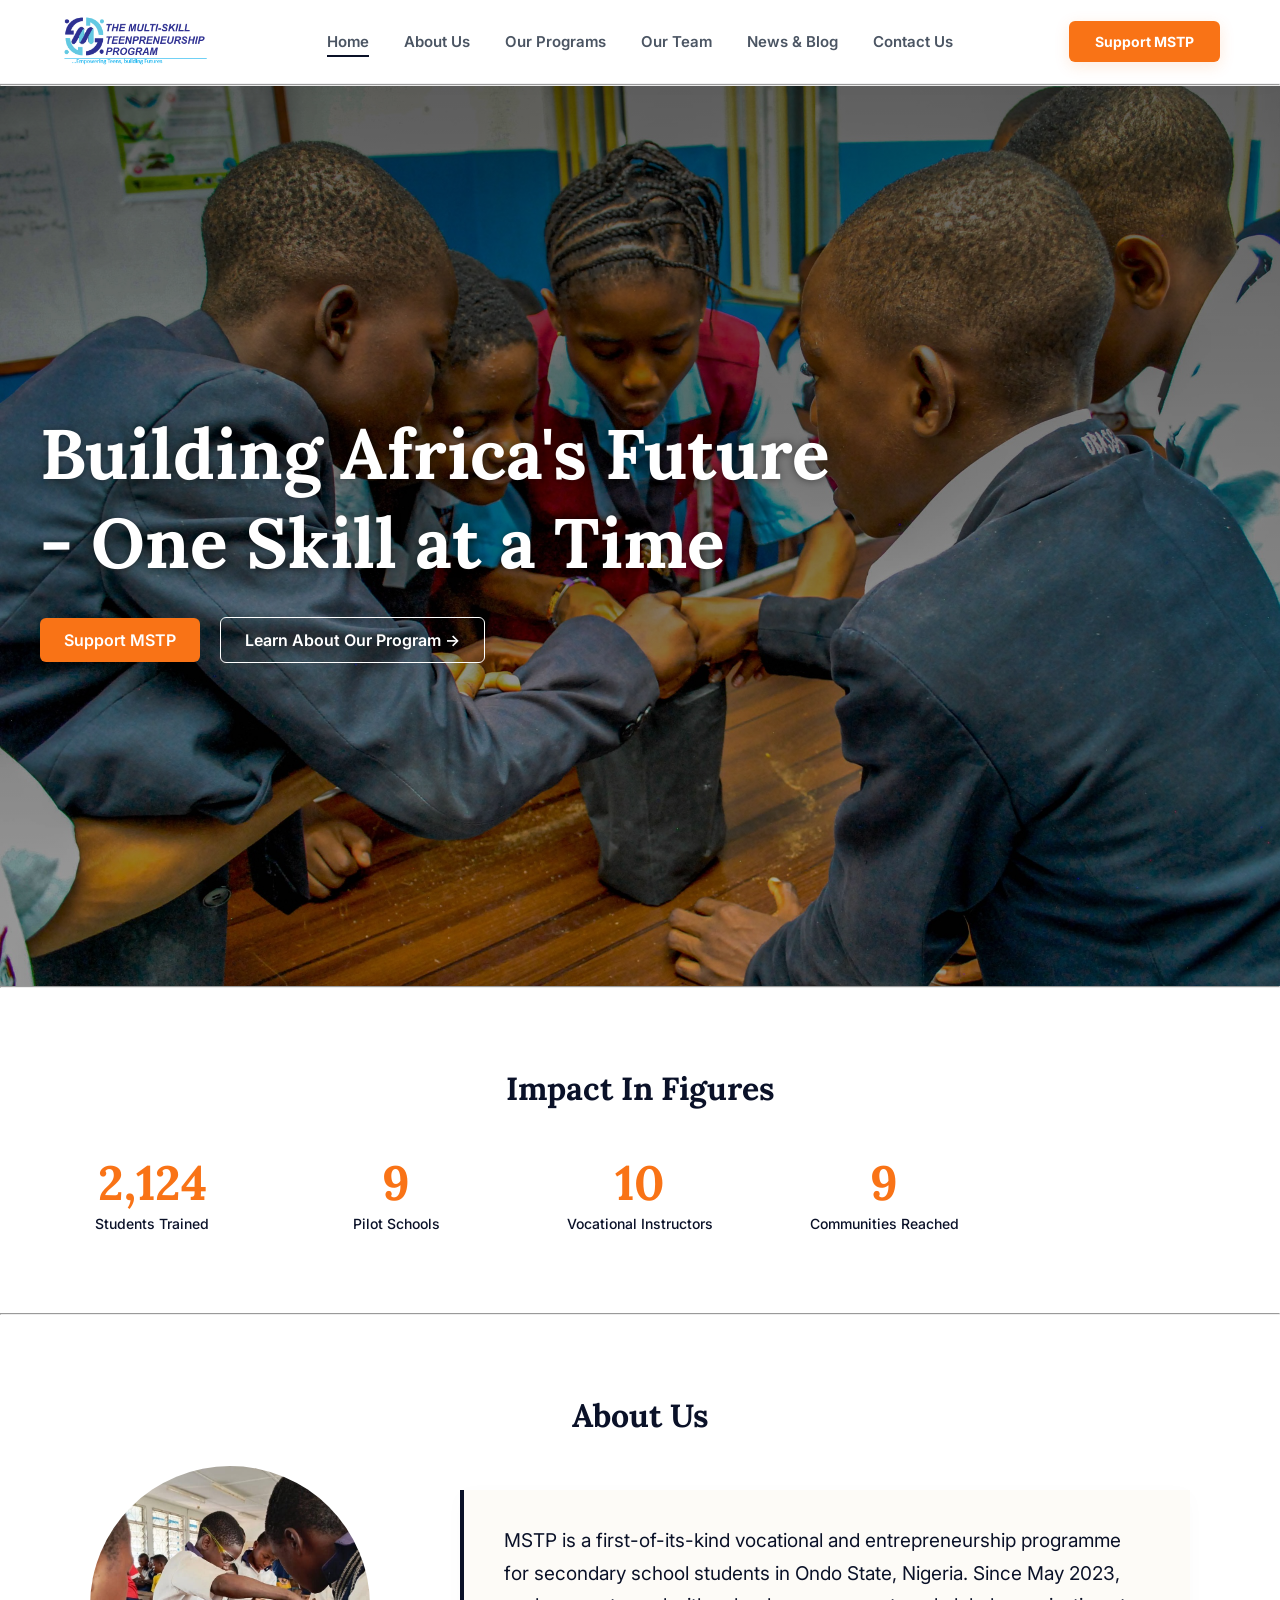
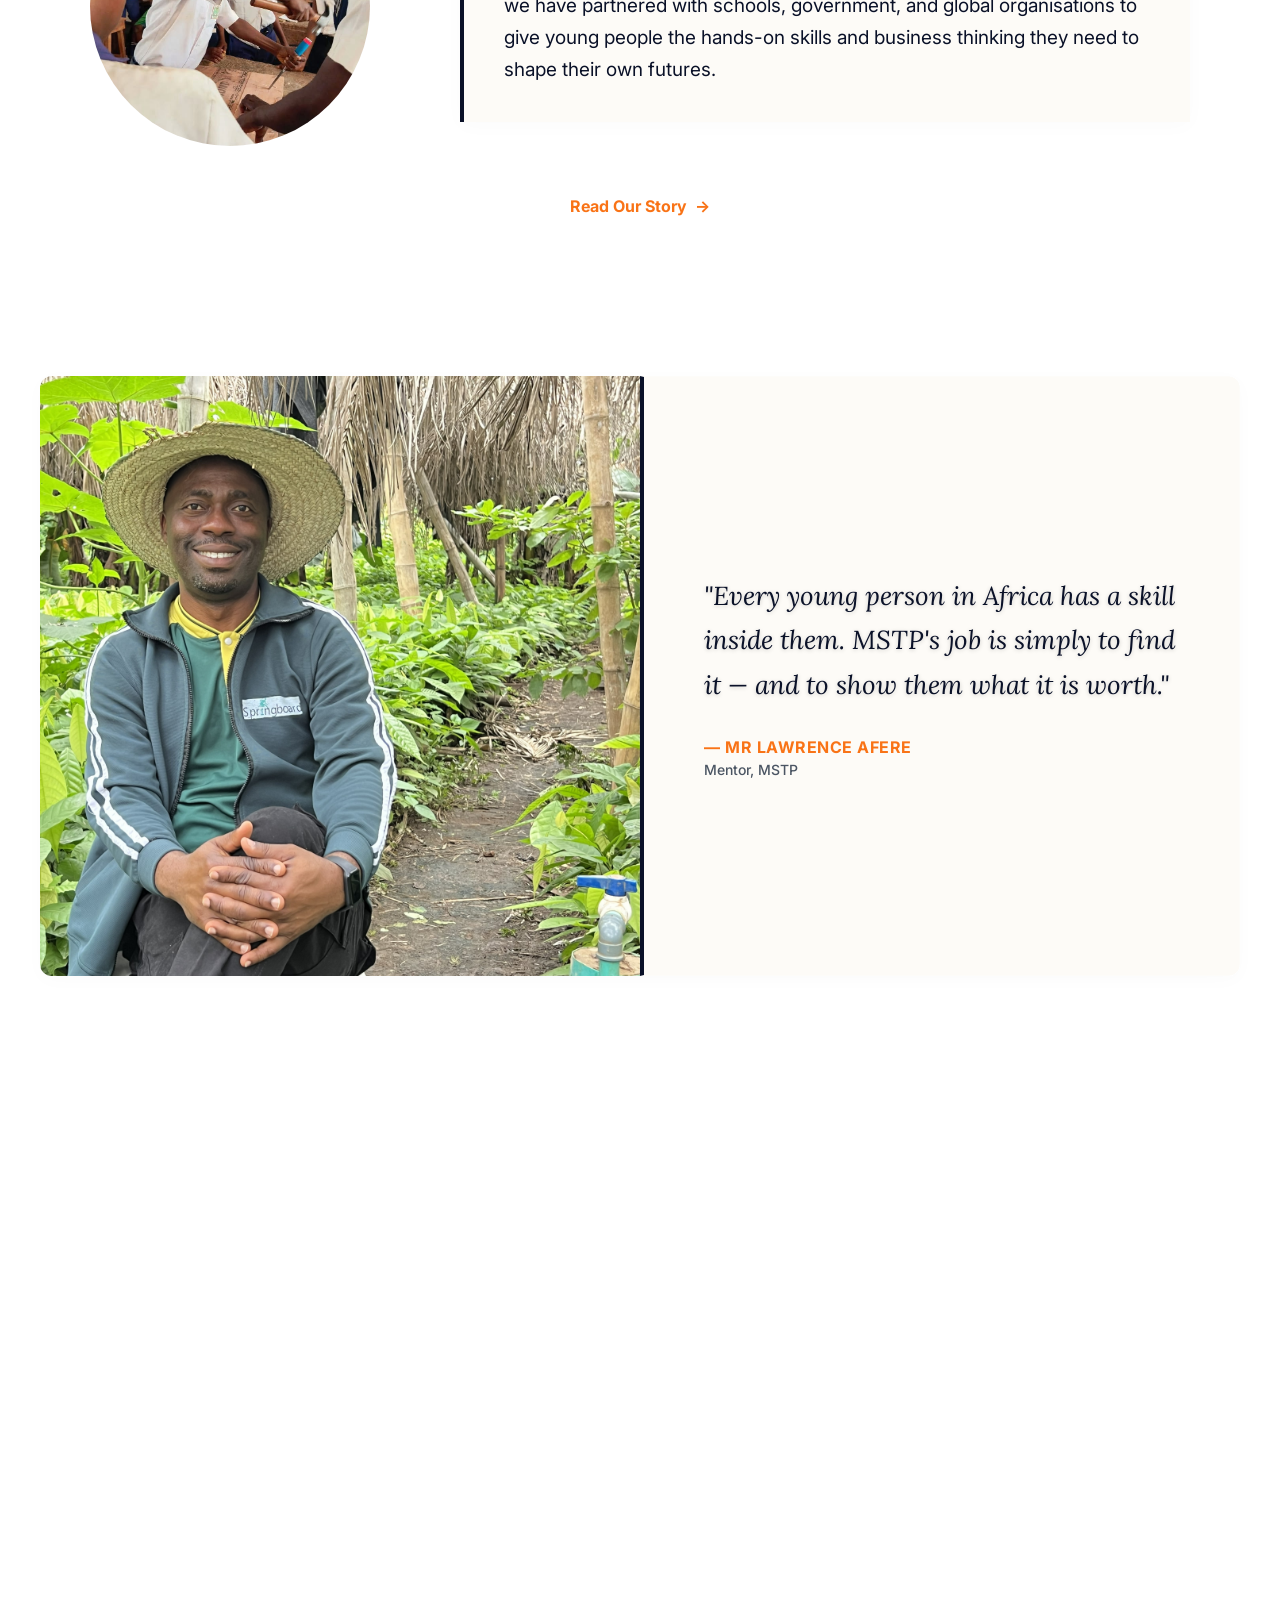
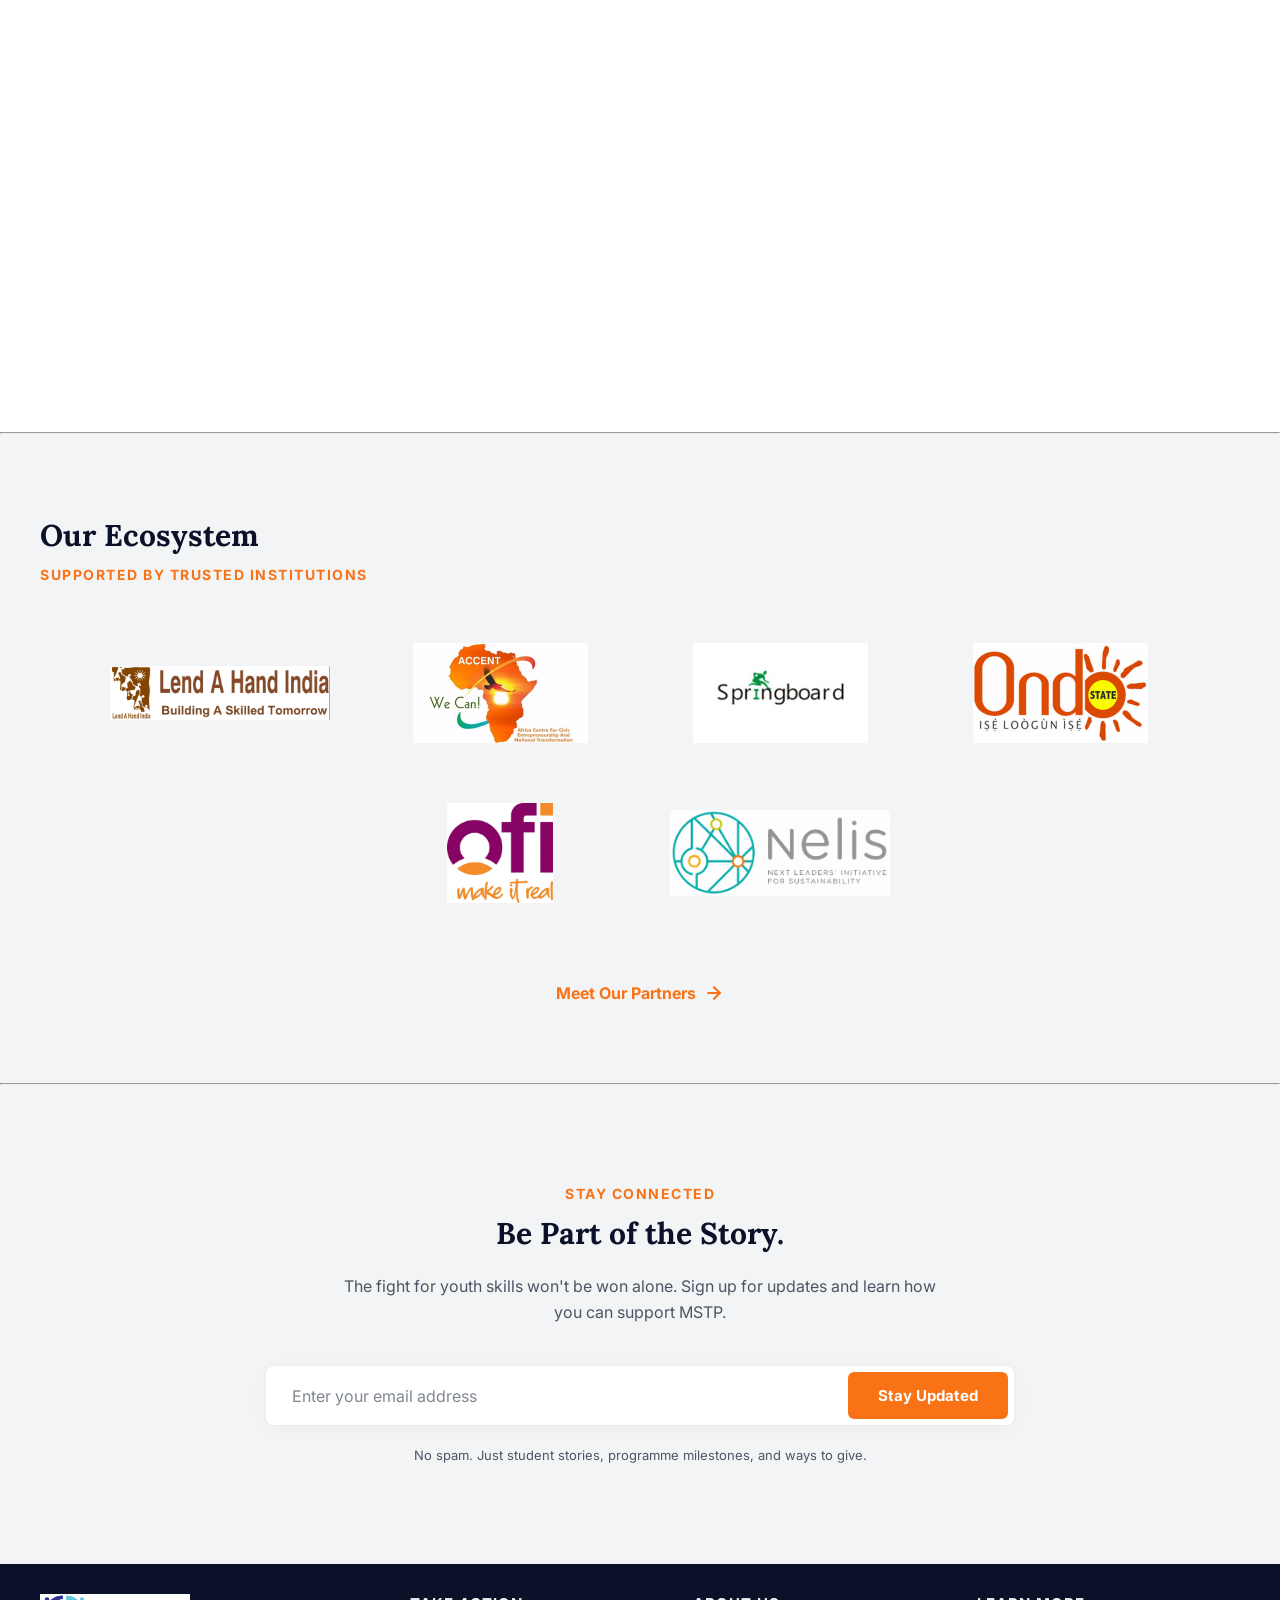
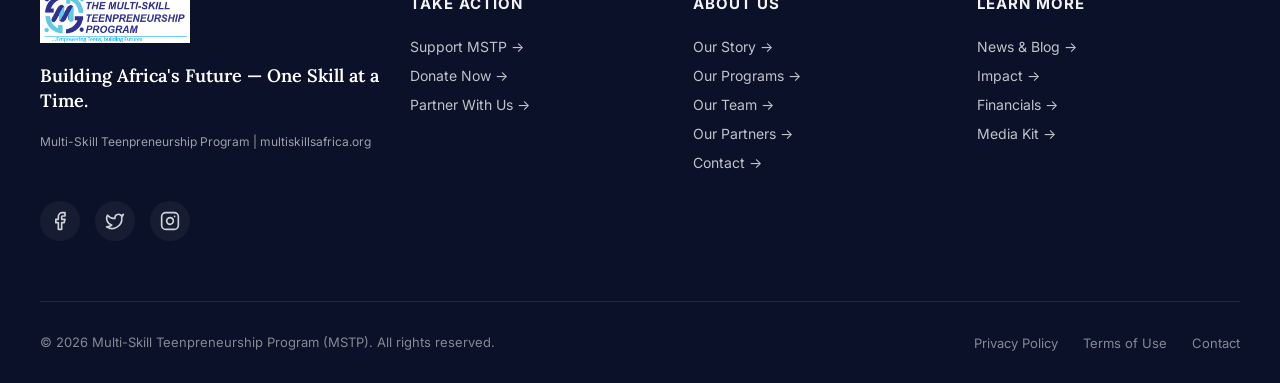
==== commit cc97fadb: "update html" ====
--- a/index.html
+++ b/index.html
@@ -301,7 +301,7 @@
             </a>
 
             <a href="https://ondostate.gov.ng/#" target="_blank" class="partner-logo-item" aria-label="View Ondo State Ministry of Education profile on our partners page">
-                <img src="/IMAGES/neils-logo.png" alt="OFI's logo" class="partner-logo-img">
+                <img src="/IMAGES/neils-logo.png" alt="neils-logo" class="partner-logo-img">
             </a>
 
             </div>
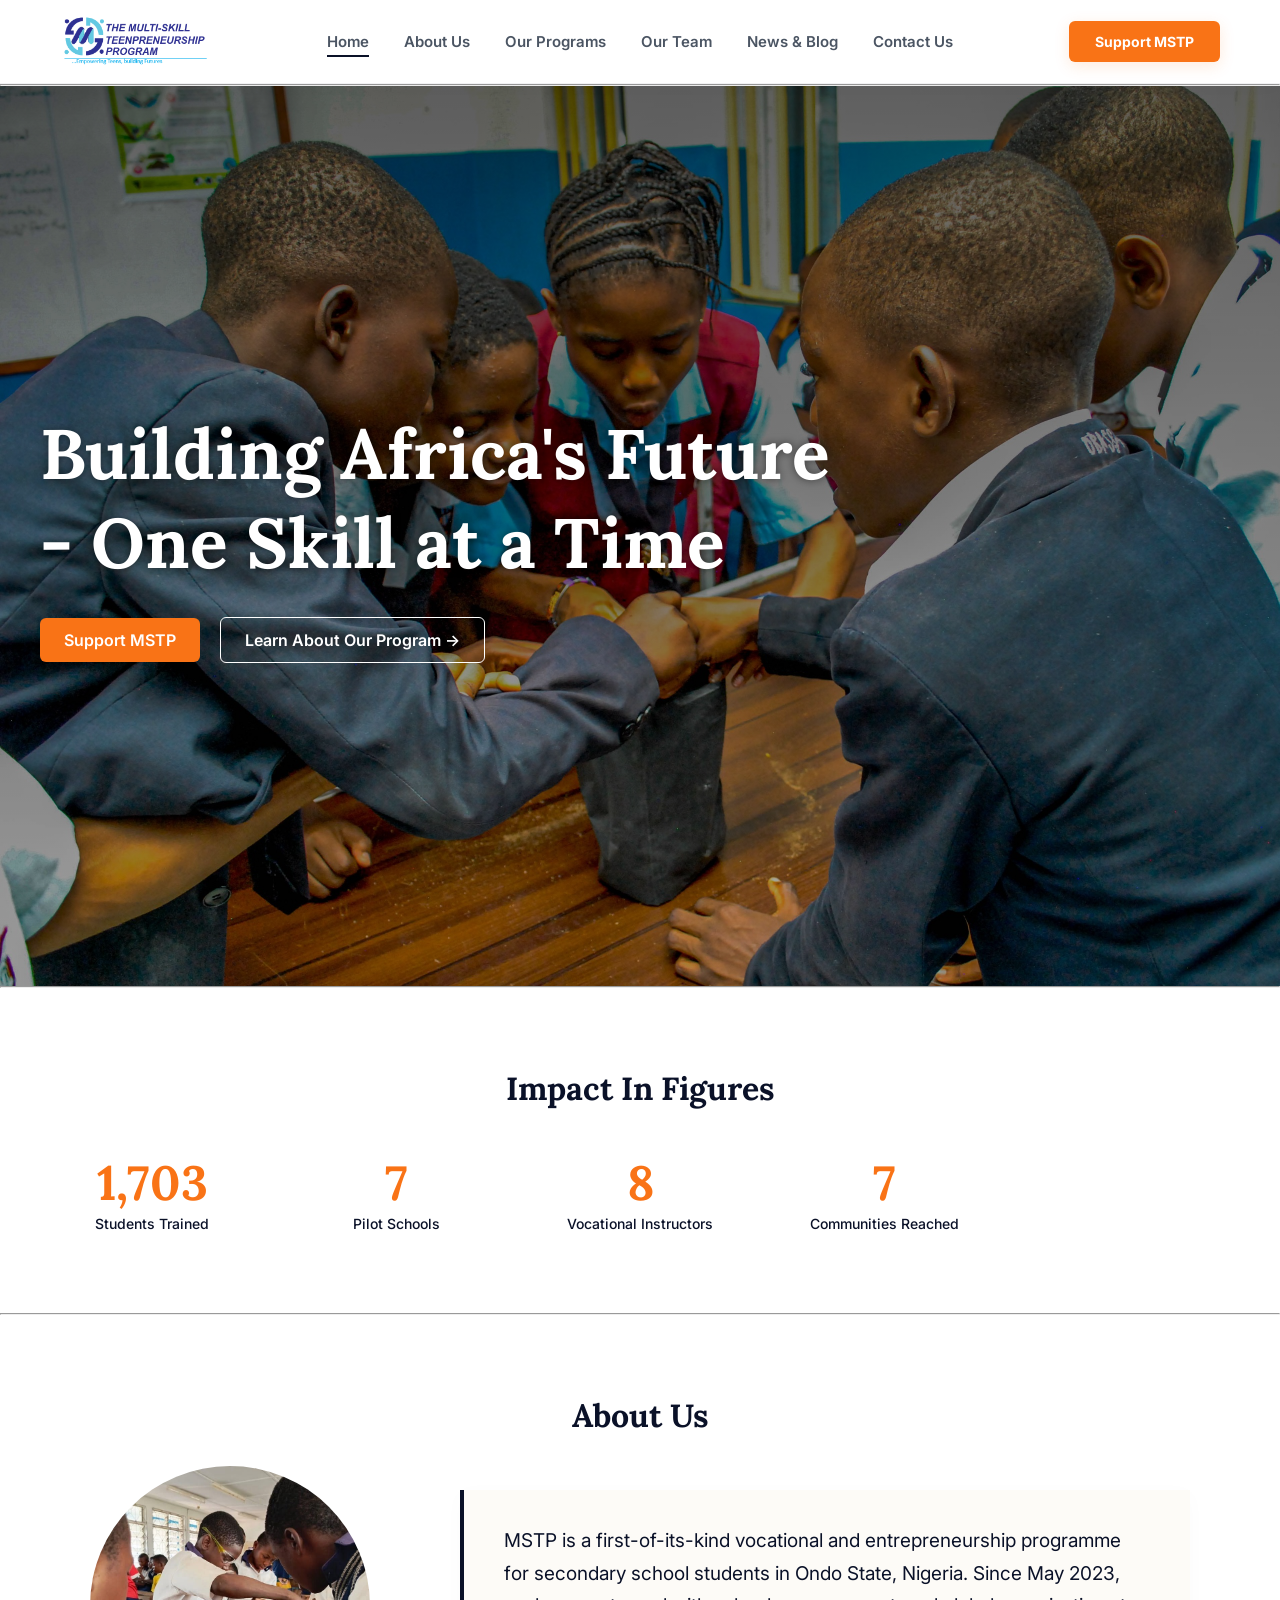
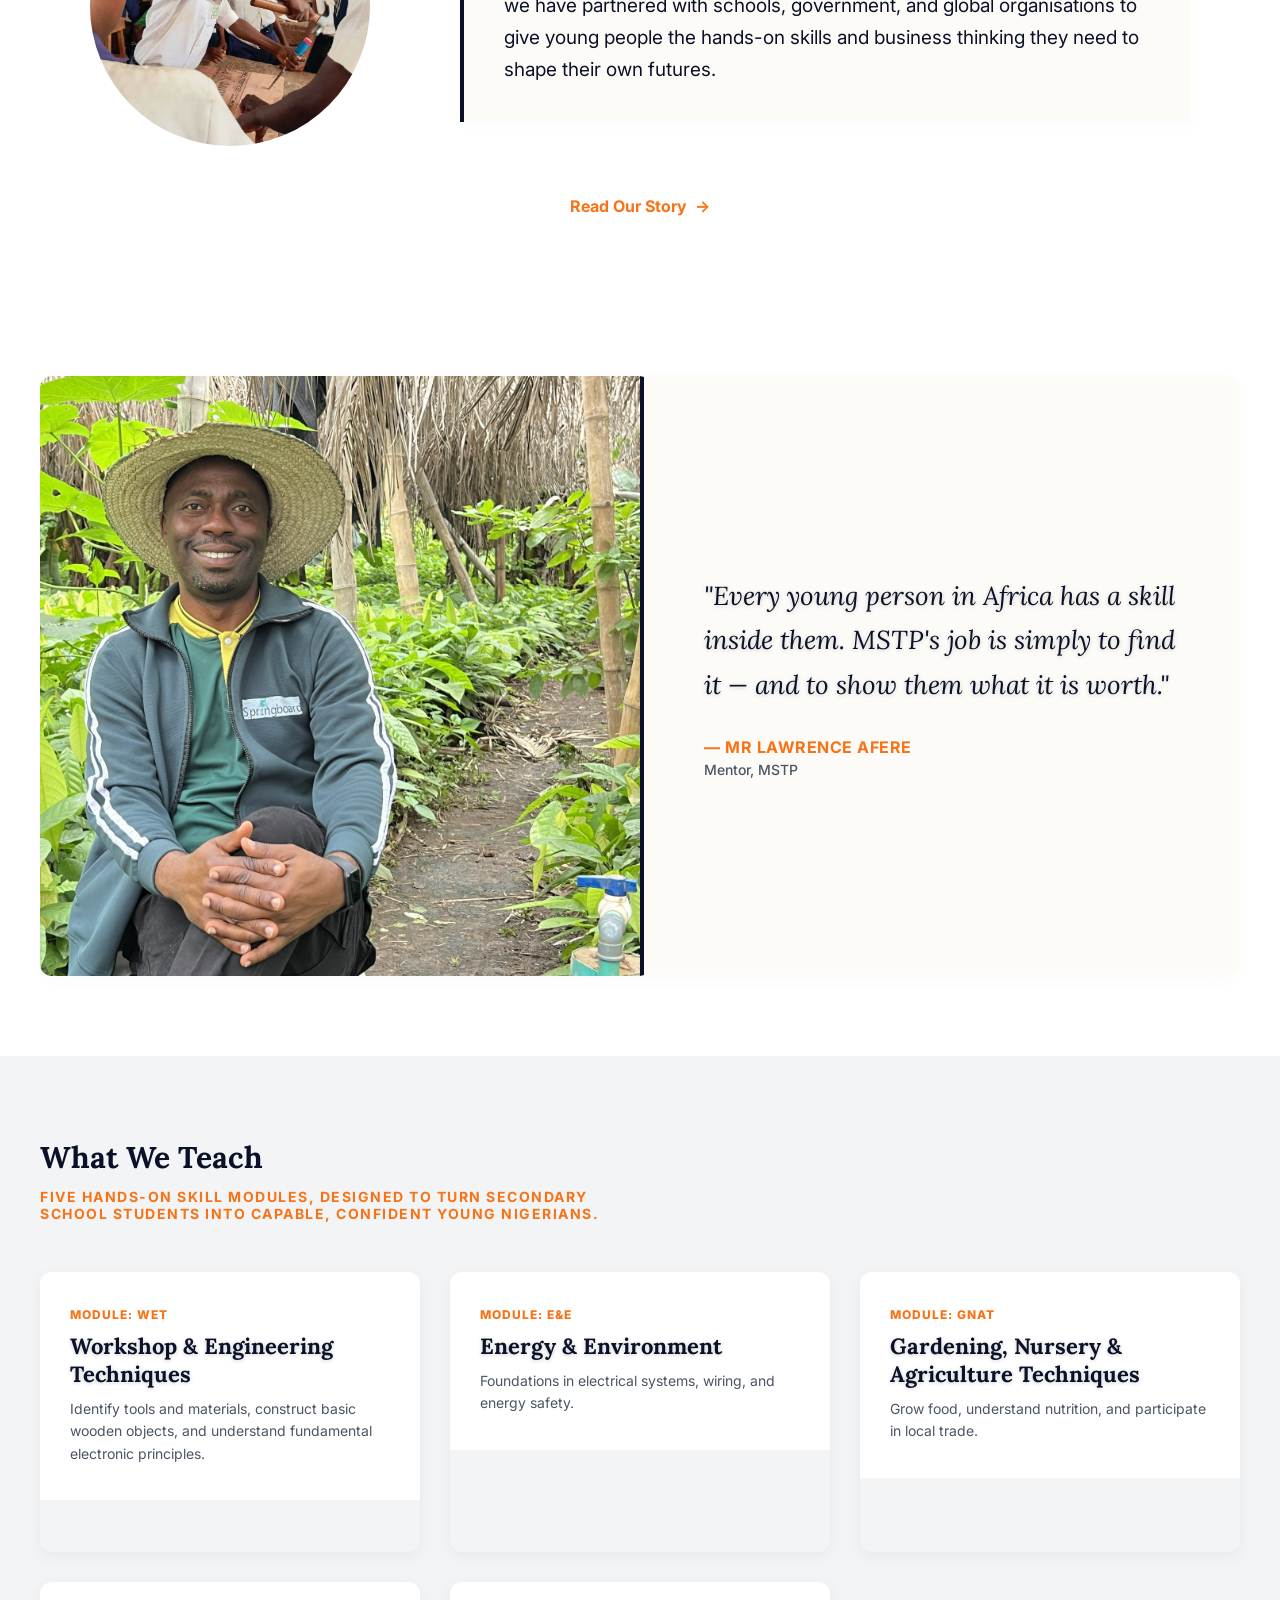
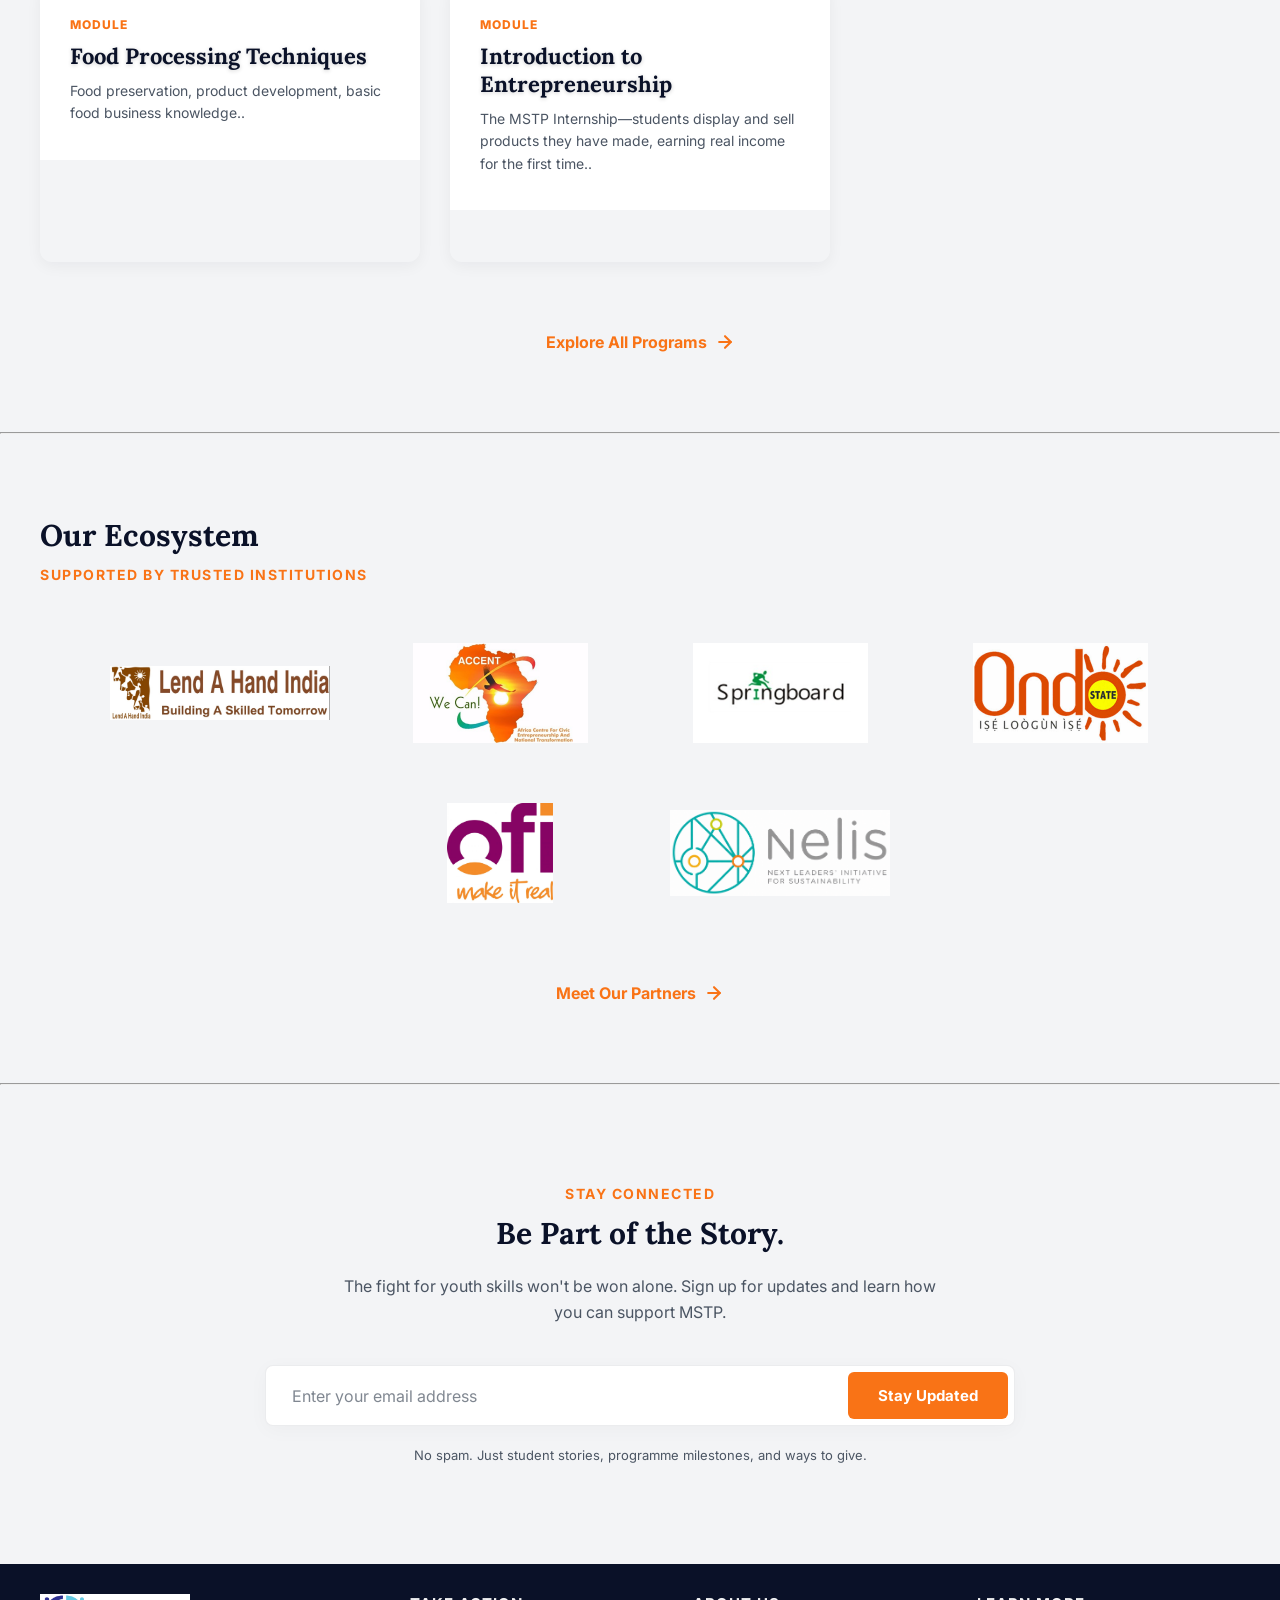
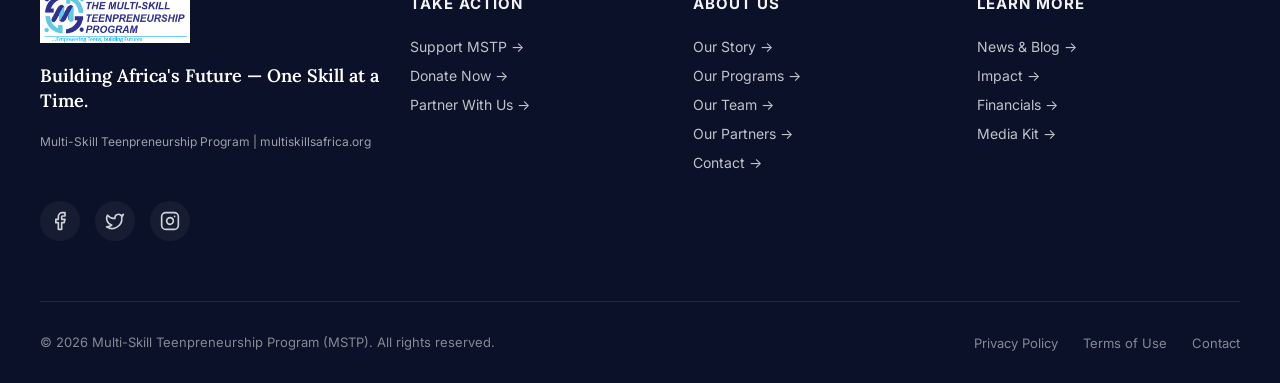
==== commit 6da3d28d: "edited the logogrid" ====
--- a/index.html
+++ b/index.html
@@ -273,39 +273,42 @@
             <h2 class="section-subtext">Supported by Trusted Institutions</h2>
             </div>
 
-            <!-- Interactive Grid Track Container -->
+         <!-- Interactive Grid Track Container -->
             <div class="partners-logo-grid">
 
             <!-- Logo 1: Lend-A-Hand India -->
             <a href="https://lendahandindia.org/" target="_blank" class="partner-logo-item" aria-label="View Lend-A-Hand India profile on our partners page">
-                <img src="/IMAGES/lend-a-hand-logo.jpg" alt="Lend-A-Hand India Logo" class="partner-logo-img">
+                <img src="IMAGES/lend-a-hand-logo.jpg" alt="Lend-A-Hand India Logo" class="partner-logo-img">
             </a>
 
             <!-- Logo 2: ACCENT -->
             <a href="https://businessday.ng/news/article/accent-spring-unveils-multi-skill-teenpreneurship-initiative-in-ondo/" target="_blank" class="partner-logo-item" aria-label="View ACCENT profile on our partners page">
-                <img src="/IMAGES/accent-logo.png" alt="ACCENT Logo" class="partner-logo-img">
+                <img src="IMAGES/accent-logo.png" alt="ACCENT Logo" class="partner-logo-img">
             </a>
 
             <!-- Logo 3: Springboard -->
             <a href="https://springboardnig.com/" target="_blank" class="partner-logo-item" aria-label="View Springboard profile on our partners page">
-                <img src="/IMAGES/springboard-logo.png" alt="Springboard Logo" class="partner-logo-img">
+                <img src="IMAGES/springboard-logo.png" alt="Springboard Logo" class="partner-logo-img">
             </a>
 
             <!-- Logo 4: Ondo State Ministry of Education -->
             <a href="https://ondostate.gov.ng/#" target="_blank" class="partner-logo-item" aria-label="View Ondo State Ministry of Education profile on our partners page">
-                <img src="/IMAGES/ondo-state-logo.png" alt="Ondo State Ministry of Education Logo" class="partner-logo-img">
-            </a>
-
-            <a href="https://www.ofi.com/en-us" target="_blank" class="partner-logo-item" aria-label="View Ondo State Ministry of Education profile on our partners page">
-                <img src="/IMAGES/ofi.jpeg" alt="OFI's logo" class="partner-logo-img">
-            </a>
-
-            <a href="https://ondostate.gov.ng/#" target="_blank" class="partner-logo-item" aria-label="View Ondo State Ministry of Education profile on our partners page">
-                <img src="/IMAGES/neils-logo.png" alt="neils-logo" class="partner-logo-img">
-            </a>
-
-            </div>
-
+                <img src="IMAGES/ondo-state-logo.png" alt="Ondo State Ministry of Education Logo" class="partner-logo-img">
+            </a>
+
+            <!-- Logo 5: OFI -->
+            <a href="https://www.ofi.com/en-us" target="_blank" class="partner-logo-item" aria-label="View OFI profile on our partners page">
+                <img src="IMAGES/ofi.jpeg" alt="OFI's logo" class="partner-logo-img">
+            </a>
+
+            <!-- Logo 6: Neils (UPDATED TO DISPLAY CORRECTLY) -->
+            <a href="https://ondostate.gov.ng/#" target="_blank" class="partner-logo-item" aria-label="View Neils profile on our partners page">
+                <img src="IMAGES/neils-logo.png" alt="Neils Logo" class="partner-logo-img">
+            </a>
+
+            </div>
+
+            
             <!-- Reusable Global CTA Link Component Placement -->
             <div class="cta-link-wrap">
             <a href="partner.html" class="cta-link-inline">
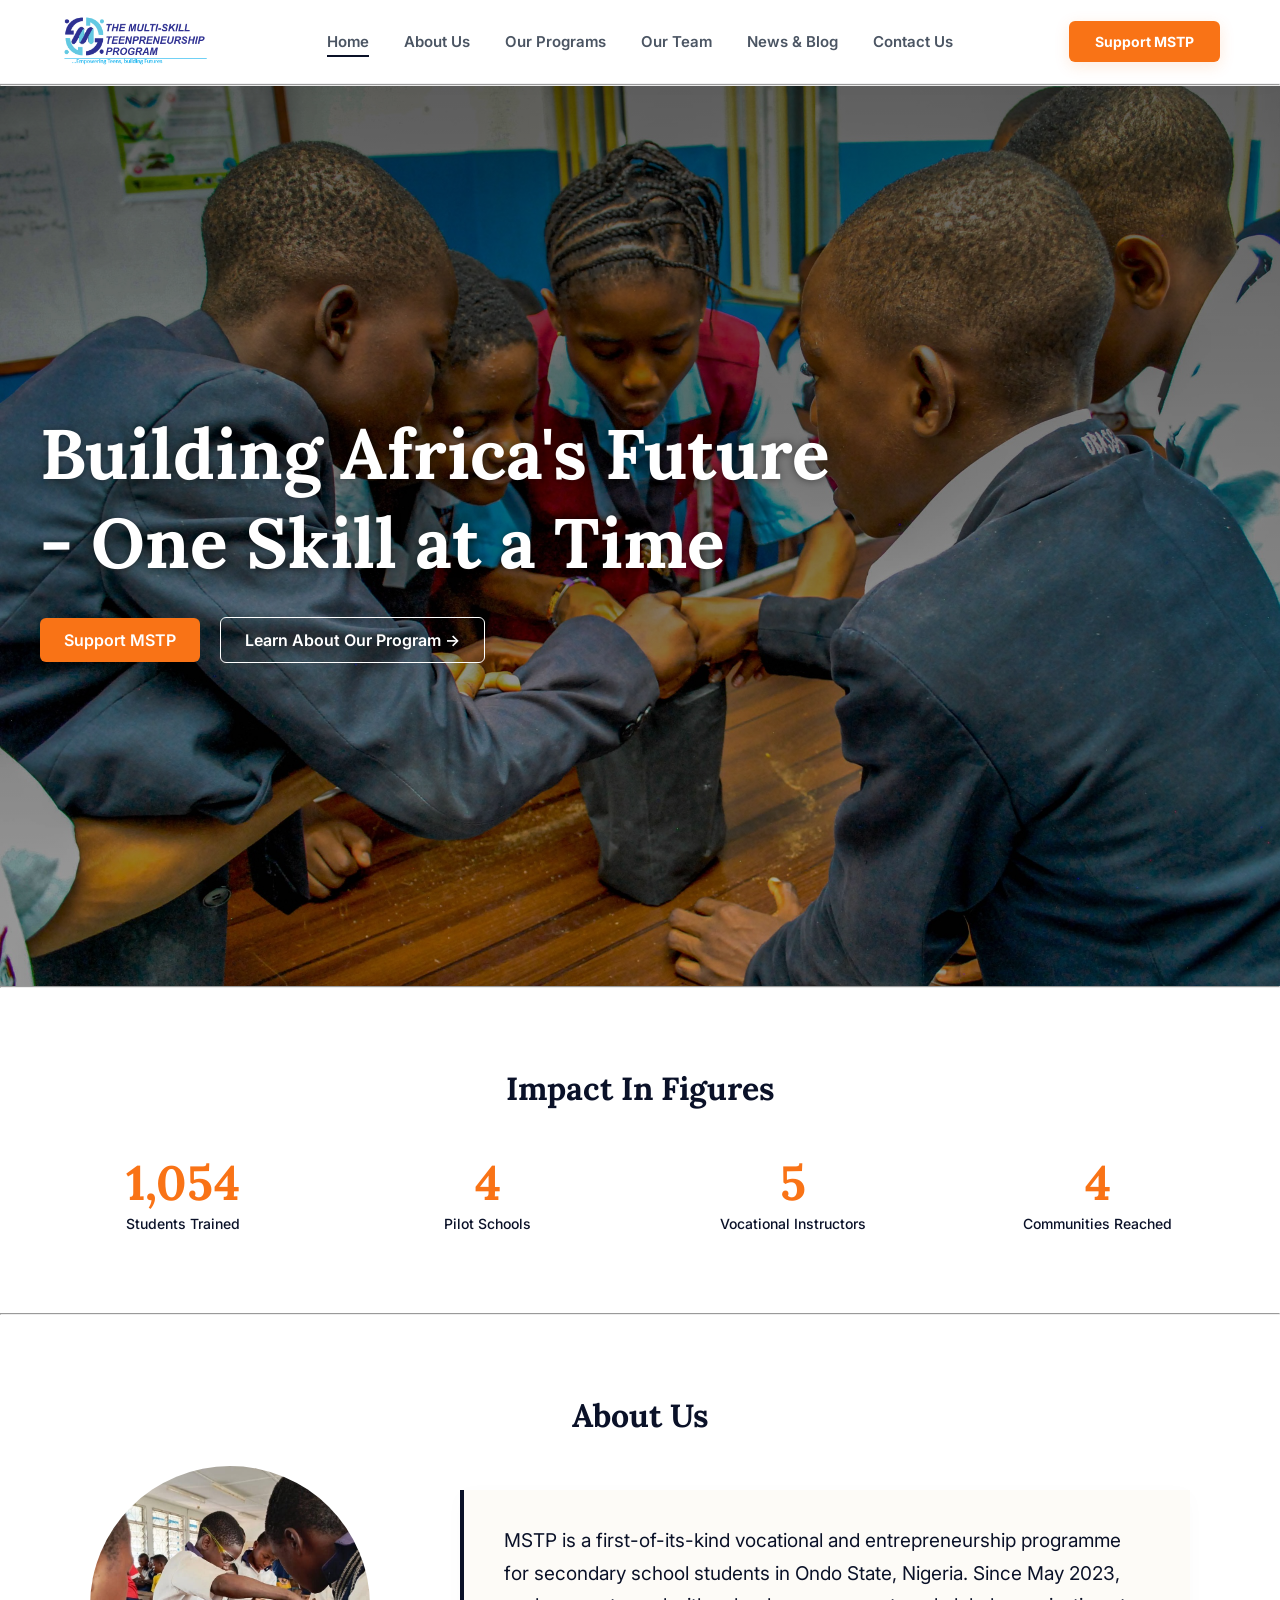
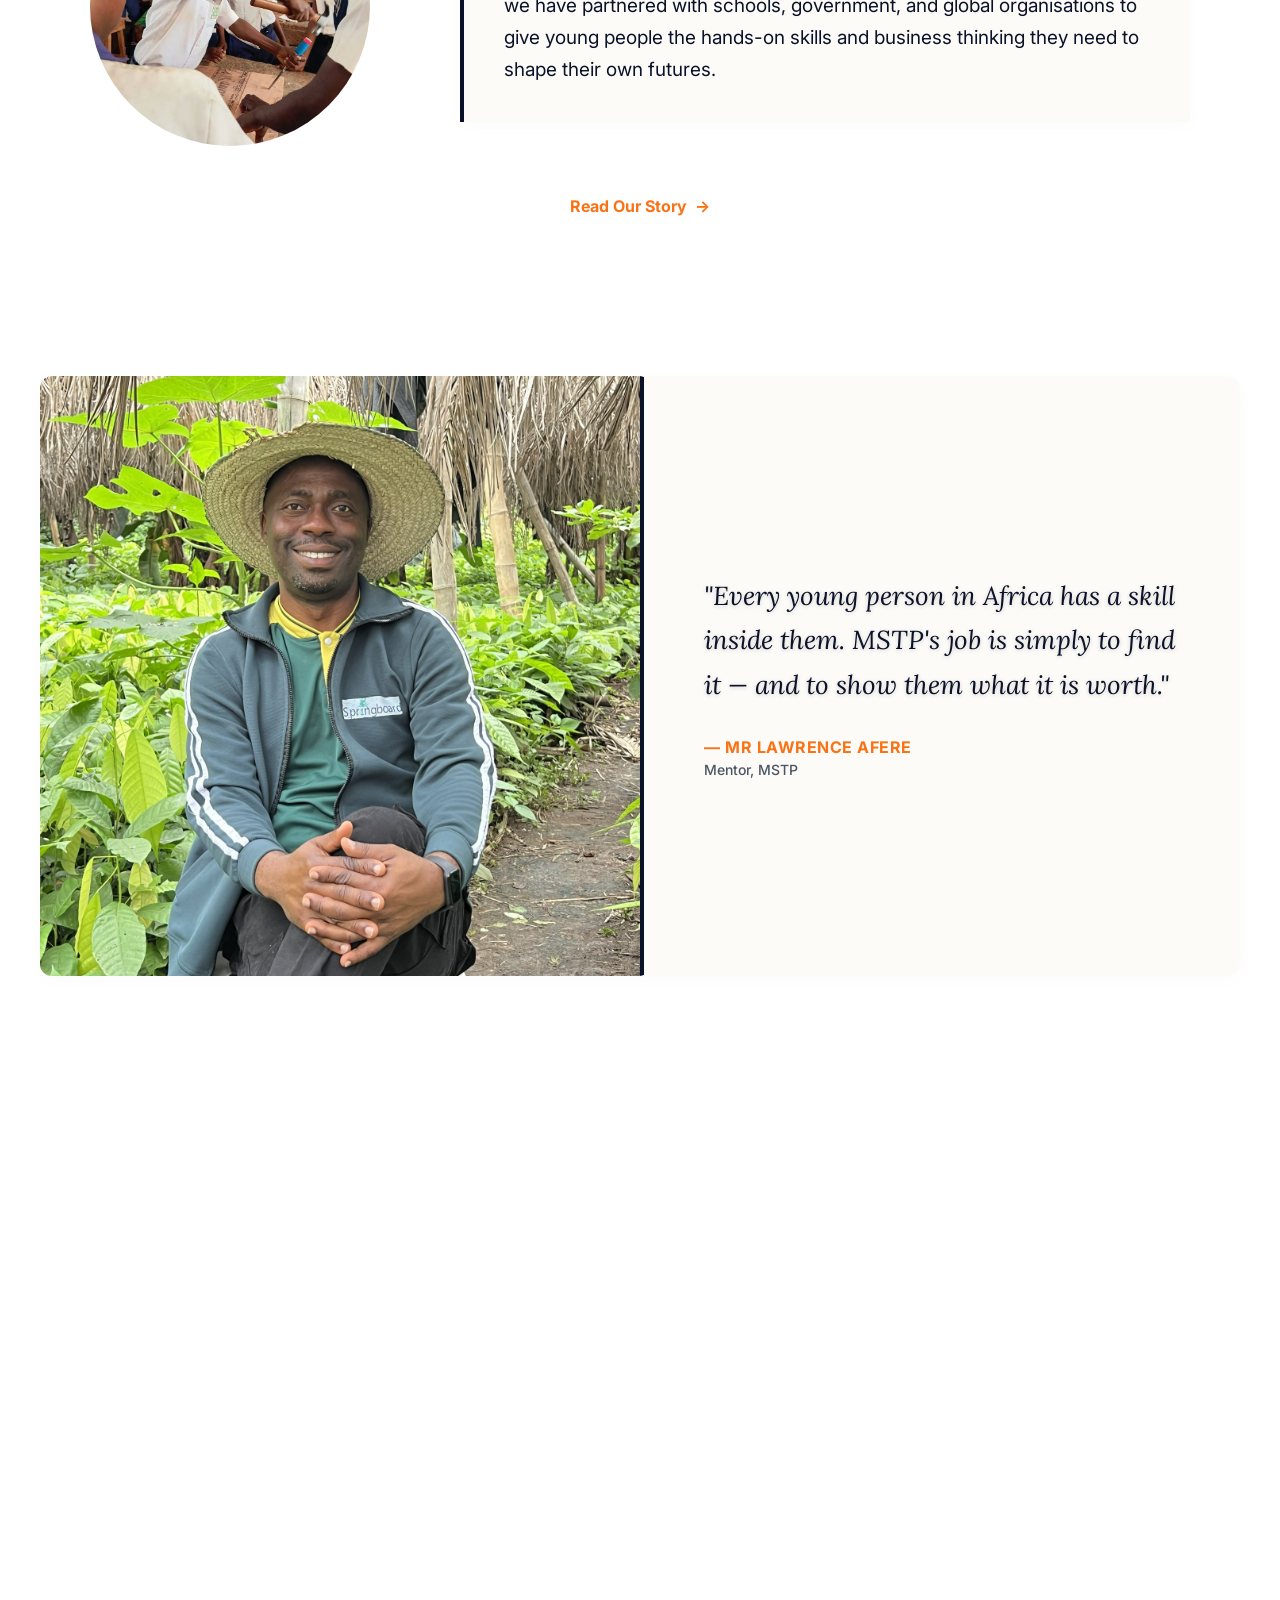
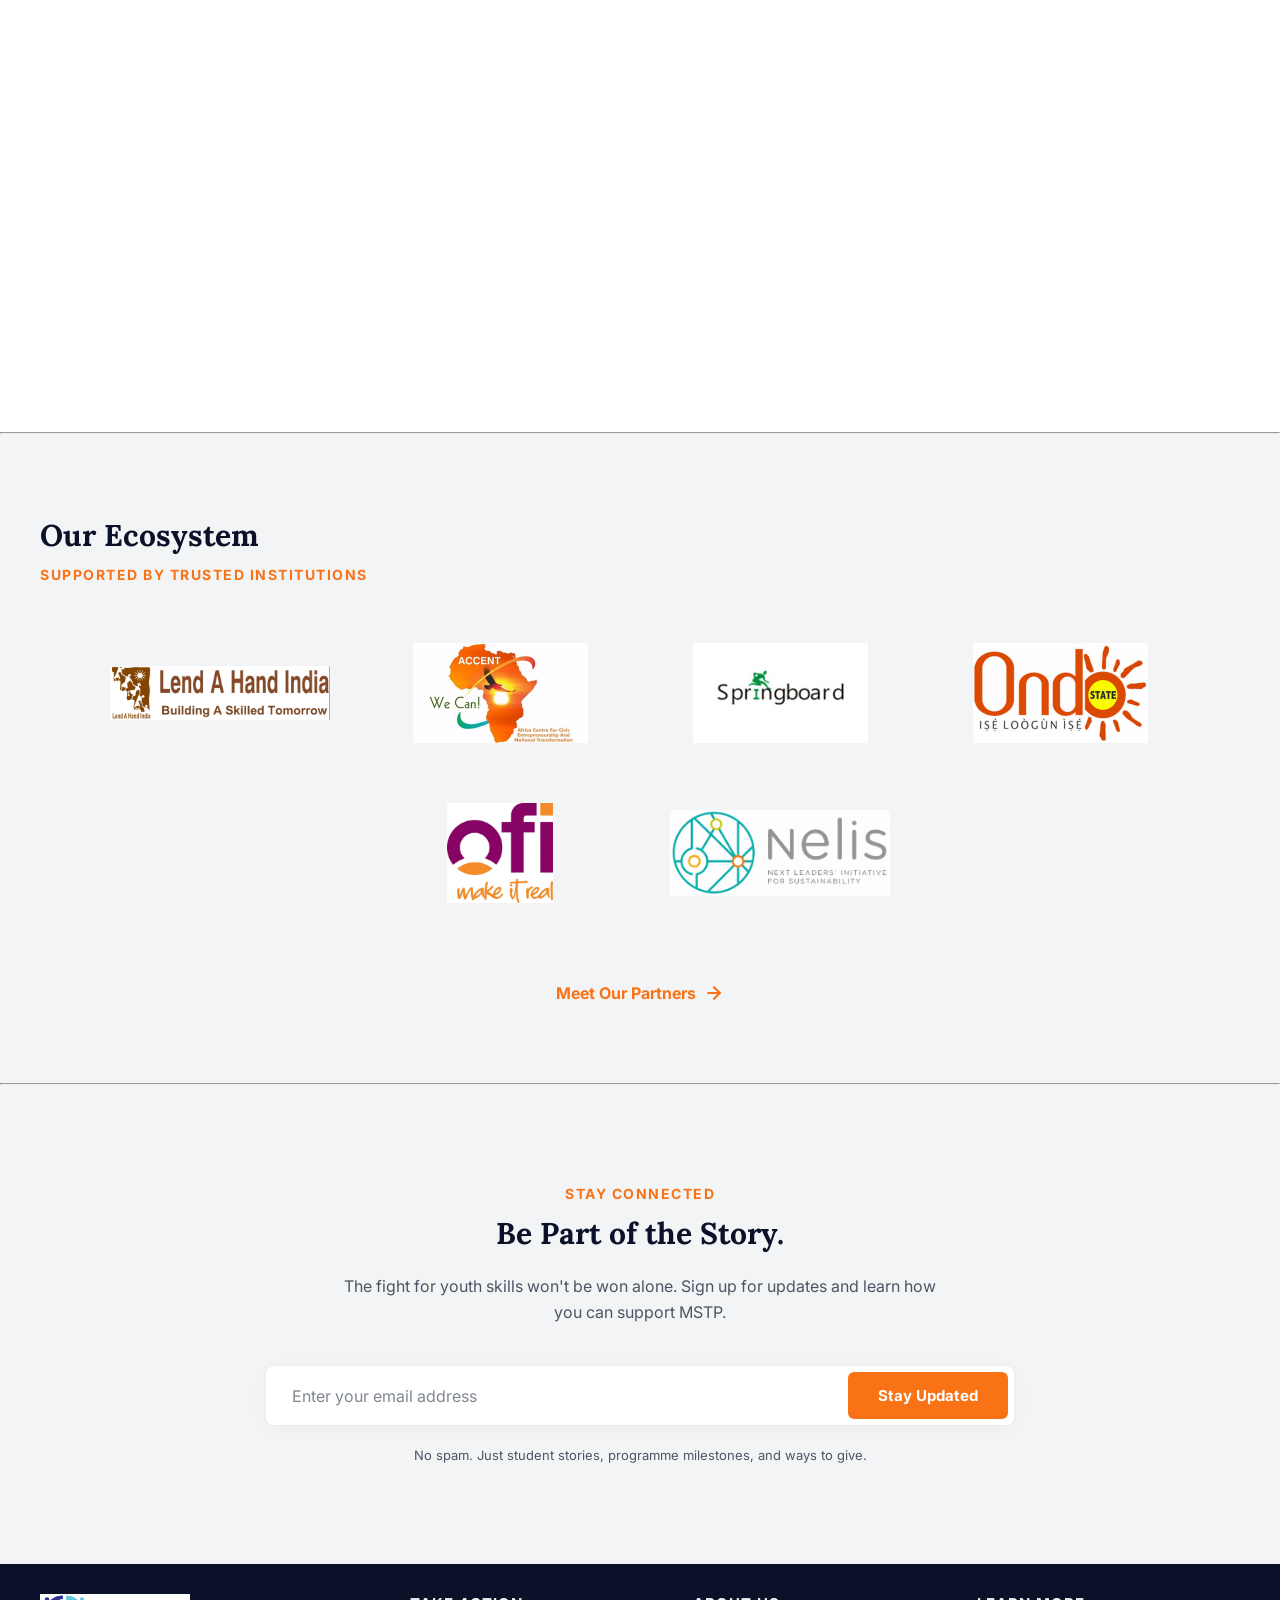
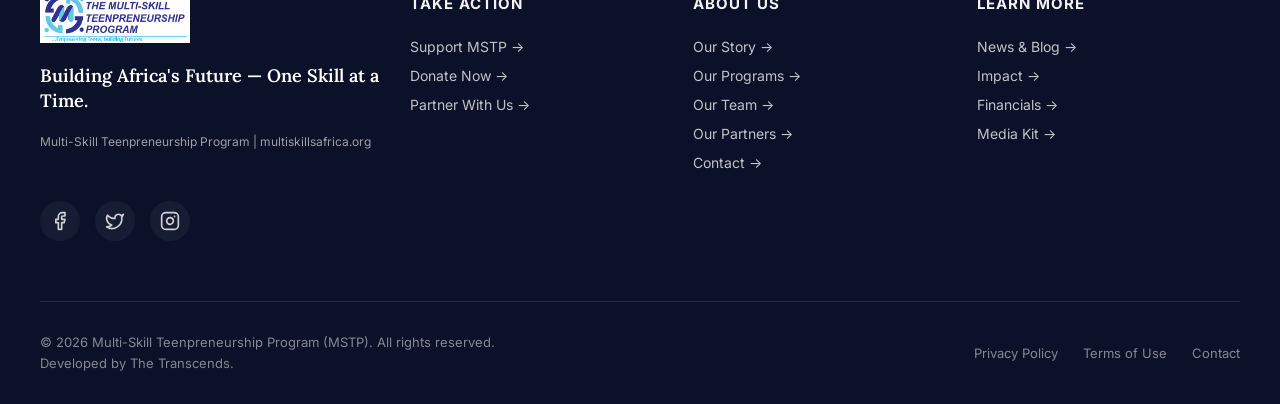
==== commit 8e69c318: "Blog page updated" ====
--- a/index.html
+++ b/index.html
@@ -302,7 +302,7 @@
             </a>
 
             <!-- Logo 6: Neils (UPDATED TO DISPLAY CORRECTLY) -->
-            <a href="https://ondostate.gov.ng/#" target="_blank" class="partner-logo-item" aria-label="View Neils profile on our partners page">
+            <a href="https://nelisglobal.org/" target="_blank" class="partner-logo-item" aria-label="View Neils profile on our partners page">
                 <img src="IMAGES/neils-logo.png" alt="Neils Logo" class="partner-logo-img">
             </a>
 
@@ -432,6 +432,7 @@
     <div class="footer-bottom">
         <div class="footer-legal-left">
             <p class="copyright">&copy; 2026 Multi-Skill Teenpreneurship Program (MSTP). All rights reserved.</p>
+            <p class="copyright">Developed by The Transcends.</p>
         </div>
         <div class="footer-legal-right">
             <ul class="legal-links-list">
--- a/homepage.css
+++ b/homepage.css
@@ -117,7 +117,7 @@
   width: 100%;
   max-width: 120rem;
   display: grid;
-  grid-template-columns: repeat(5, 1fr);
+  grid-template-columns: repeat(4, 1fr);
   gap: 2rem;
   text-align: center;
 }
@@ -383,7 +383,7 @@
   width: 100%;
   height: 100%;
   object-fit: cover;
-  object-position: right top;
+  object-position: center top;
 }
 
 /* Content Side (Inherits About Snippet styling architecture) */
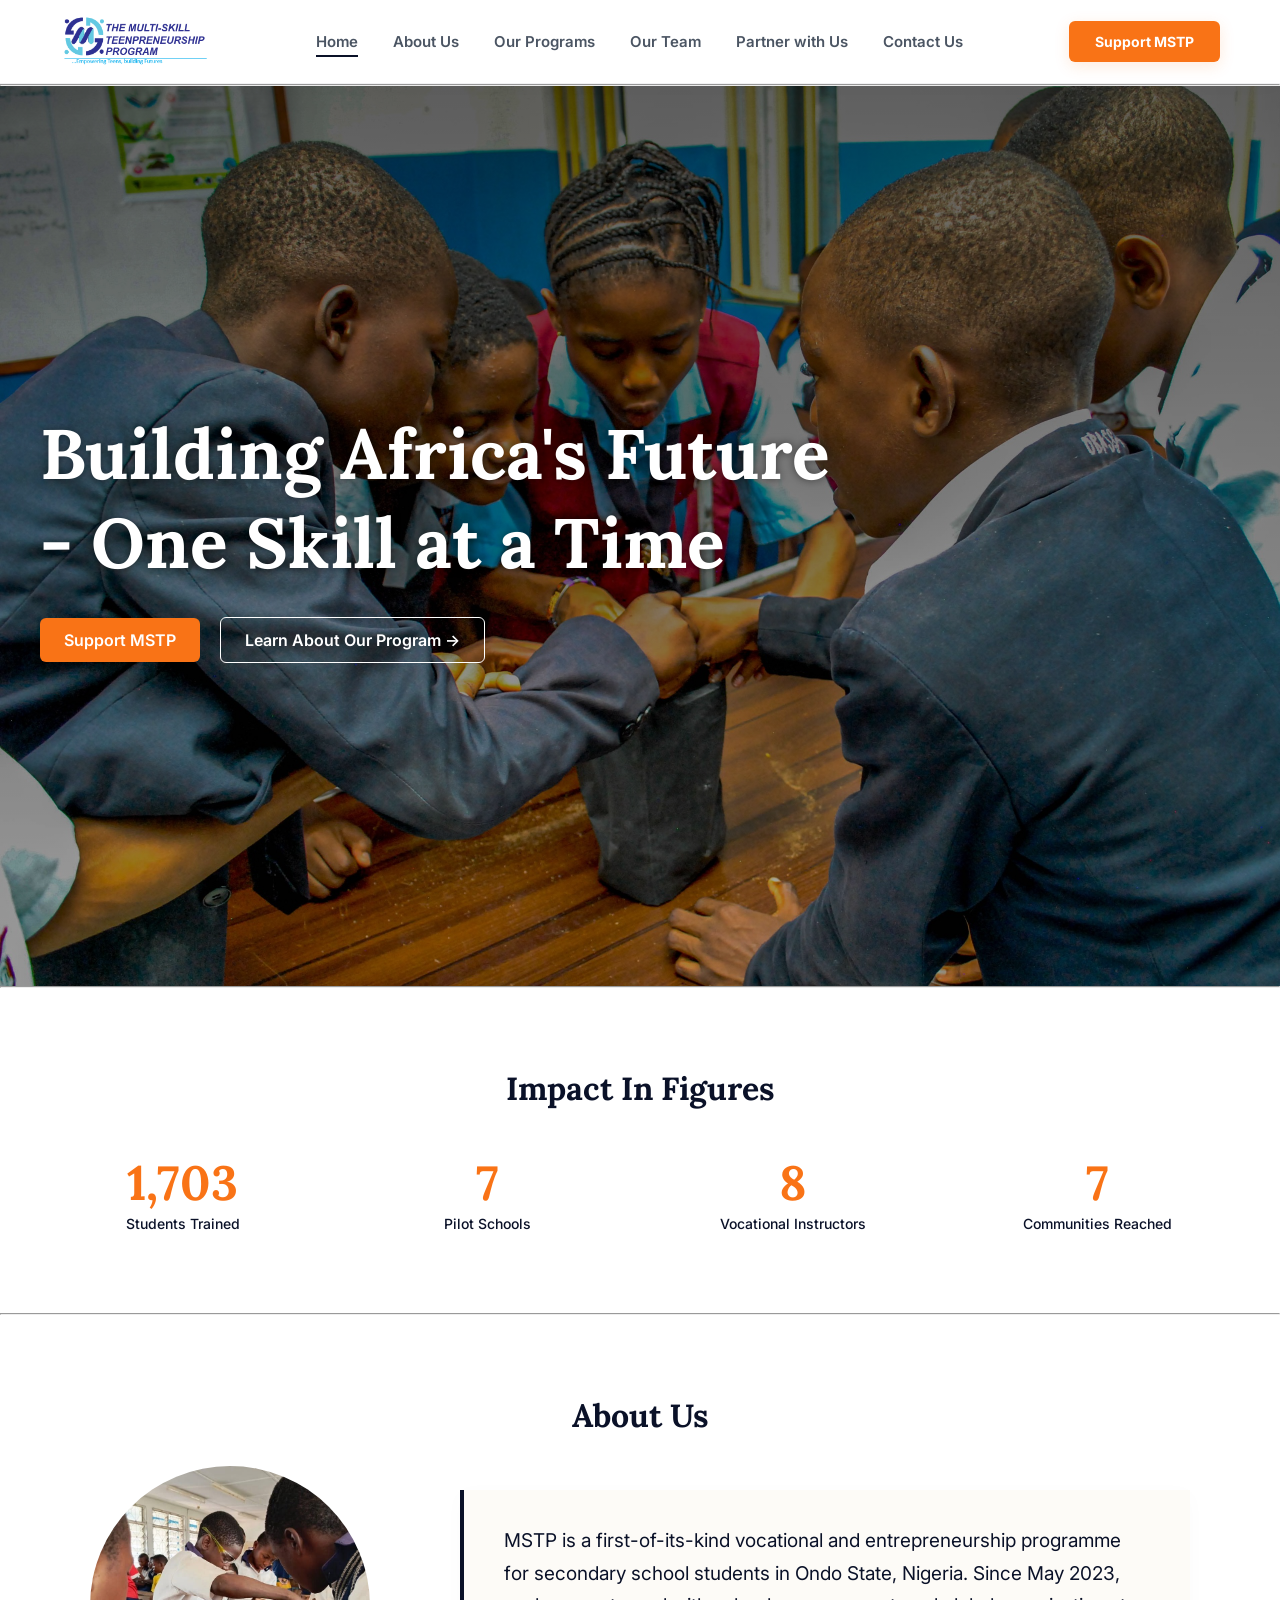
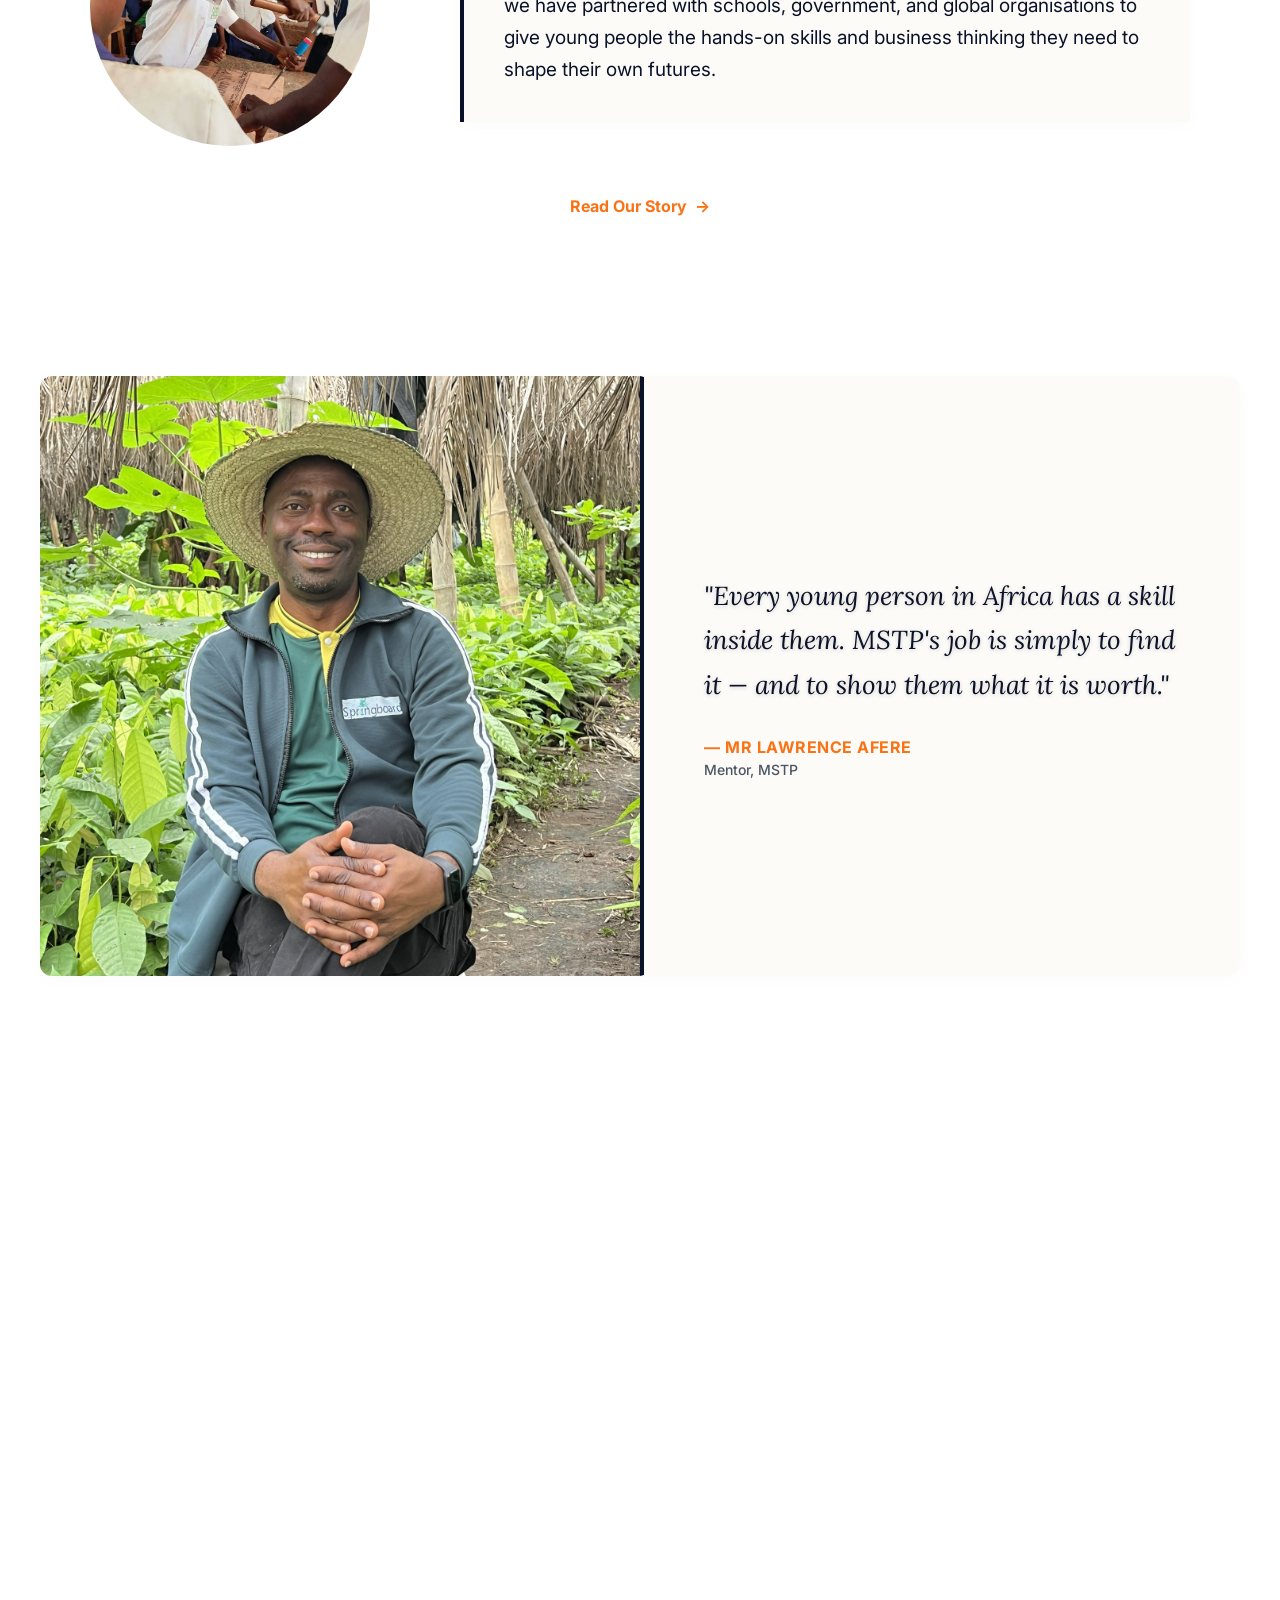
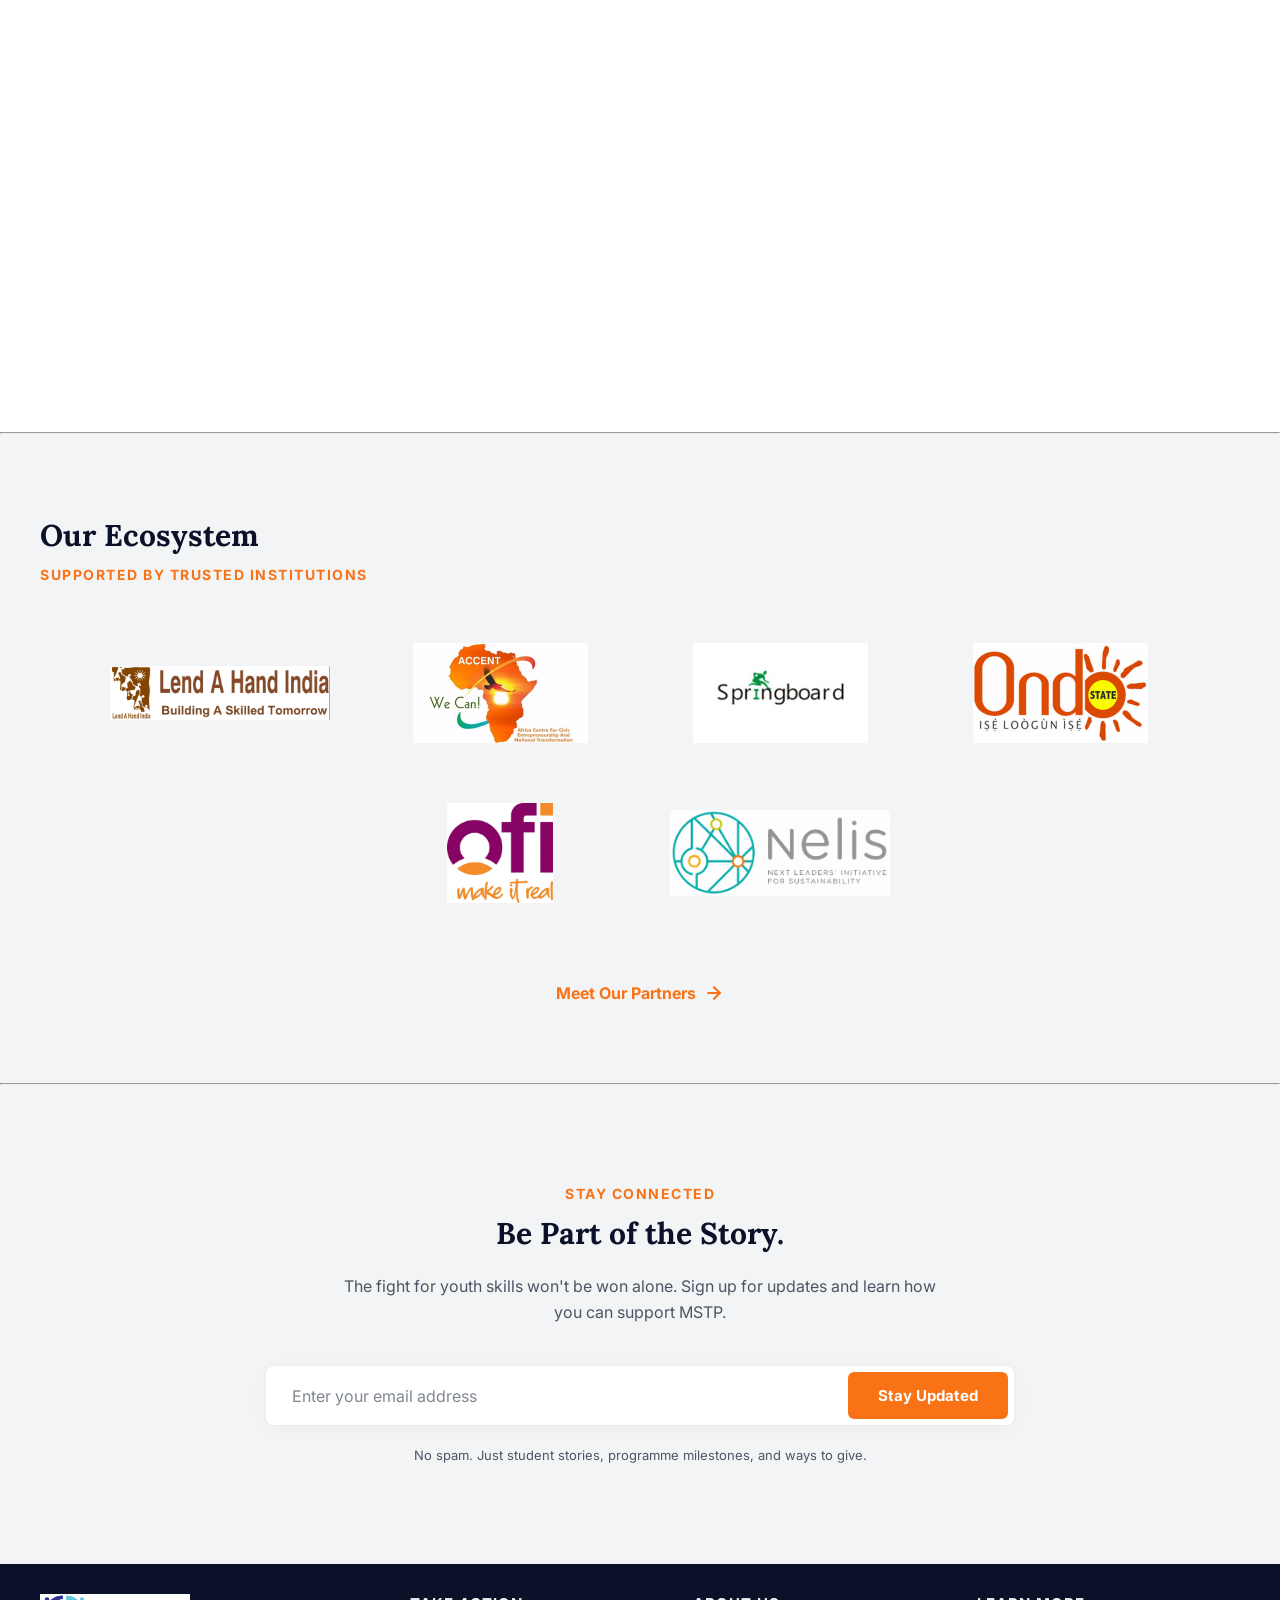
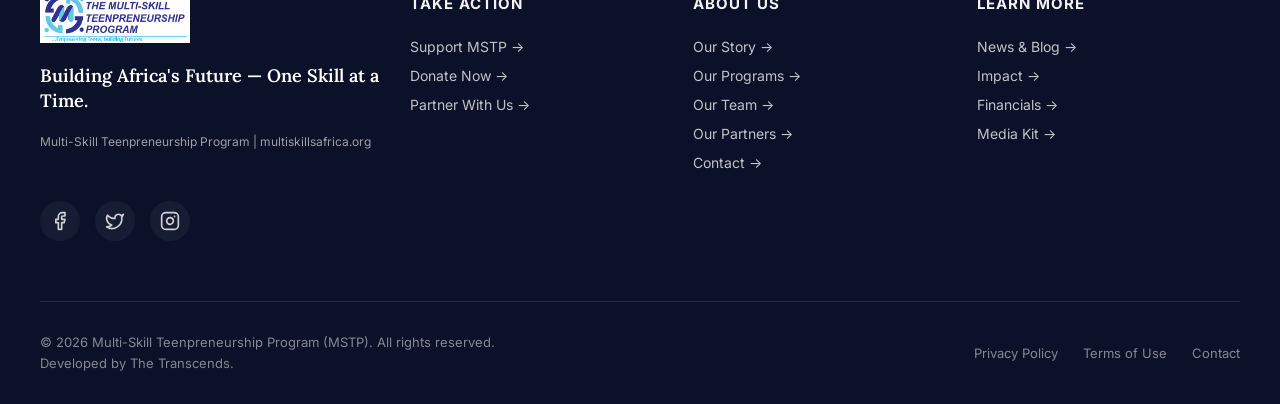
==== commit 55a44a43: "New page Added (Partner With Us)" ====
--- a/index.html
+++ b/index.html
@@ -36,7 +36,7 @@
                 <!-- <li class="nav-item"><a href="impact.html" class="nav-link">Our Impact</a></li>
                 <li class="nav-item"><a href="trainers.html" class="nav-link">Trainers Module</a></li> -->
                 <li class="nav-item"><a href="team.html" class="nav-link">Our Team</a></li>
-                <li class="nav-item"><a href="blog.html" class="nav-link">News & Blog</a></li>
+                <li class="nav-item"><a href="partner-with-us.html" class="nav-link">Partner with Us</a></li>
                 <!-- <li class="nav-item"><a href="partner.html" class="nav-link">Official Partners</a></li> -->
                 <li class="nav-item"><a href="contact.html" class="nav-link">Contact Us</a></li>
             </ul>
@@ -70,6 +70,7 @@
                 <a href="team.html" class="mobile-nav-icon"><svg xmlns="http://www.w3.org/2000/svg" width="24" height="24" viewBox="0 0 24 24" fill="none" stroke="currentColor" stroke-width="2.25" stroke-linecap="round" stroke-linejoin="round" class="lucide lucide-users-round"><path d="M18 21a6 6 0 0 0-12 0"/><circle cx="12" cy="10" r="4"/><path d="M12 2a14.5 14.5 0 0 0 0 20"/></svg>Our Team</a>
                 <a href="blog.html" class="mobile-nav-icon"><svg xmlns="http://www.w3.org/2000/svg" width="24" height="24" viewBox="0 0 24 24" fill="none" stroke="currentColor" stroke-width="2.25" stroke-linecap="round" stroke-linejoin="round" class="lucide lucide-newspaper"><path d="M4 22h16a2 2 0 0 0 2-2V4a2 2 0 0 0-2-2H8a2 2 0 0 0-2 2v16a2 2 0 0 1-2 2Zm0 0a2 2 0 0 1-2-2v-9c0-1.1.9-2 2-2h2"/><path d="M18 14h-8"/><path d="M15 18h-5"/><path d="M10 6h8v4h-8V6Z"/></svg>News & Blog</a>
                 <a href="partner.html" class="mobile-nav-icon"><svg xmlns="http://www.w3.org/2000/svg" width="24" height="24" viewBox="0 0 24 24" fill="none" stroke="currentColor" stroke-width="2" stroke-linecap="round" stroke-linejoin="round" class="lucide lucide-handshake"><path d="m11 17 2 2a1 1 0 0 0 1.4 0l4-4a1 1 0 0 0 0-1.4l-11.6-11.6a2.1 2.1 0 0 0-3 3l3.8 3.8"/><path d="m14 14 2.5 2.5a1 1 0 0 0 1.4 0l4-4a1 1 0 0 0 0-1.4L11 2"/><path d="M17 11V7a1 1 0 0 0-1-1h-4"/><path d="M10 11H6a1 1 0 0 1-1-1V6"/></svg>Official Partners</a>
+                <a href="partner-with-us.html" class="mobile-nav-icon"><svg xmlns="http://www.w3.org/2000/svg" width="24" height="24" viewBox="0 0 24 24" fill="none" stroke="currentColor" stroke-width="2" stroke-linecap="round" stroke-linejoin="round" class="lucide lucide-handshake-icon lucide-handshake"><path d="m11 17 2 2a1 1 0 1 0 3-3"/><path d="m14 14 2.5 2.5a1 1 0 1 0 3-3l-3.88-3.88a3 3 0 0 0-4.24 0l-.88.88a1 1 0 1 1-3-3l2.81-2.81a5.79 5.79 0 0 1 7.06-.87l.47.28a2 2 0 0 0 1.42.25L21 4"/><path d="m21 3 1 11h-2"/><path d="M3 3 2 14l6.5 6.5a1 1 0 1 0 3-3"/><path d="M3 4h8"/></svg>Partner With Us</a>                
                 <a href="contact.html" class="mobile-nav-icon"><svg xmlns="http://www.w3.org/2000/svg" width="24" height="24" viewBox="0 0 24 24" fill="none" stroke="currentColor" stroke-width="2.25" stroke-linecap="round" stroke-linejoin="round" class="lucide lucide-phone-call"><path d="M13 2a9 9 0 0 1 9 9"/><path d="M13 6a5 5 0 0 1 5 5"/><path d="M13.832 16.568a1 1 0 0 0 1.213-.303l.355-.465A2 2 0 0 1 17 15h3a2 2 0 0 1 2 2v3a2 2 0 0 1-2 2A18 18 0 0 1 2 4a2 2 0 0 1 2-2h3a2 2 0 0 1 2 2v3a2 2 0 0 1-.8 1.6l-.468.351a1 1 0 0 0-.292 1.233 14 14 0 0 0 6.392 6.384"/></svg>Contact Us</a>
 
                 <a href="support.html" class="mobile-nav-icon"><svg xmlns="http://www.w3.org/2000/svg" width="24" height="24" viewBox="0 0 24 24" fill="none" stroke="currentColor" stroke-width="2" stroke-linecap="round" stroke-linejoin="round" class="lucide lucide-heart"><path d="M19 14c1.49-1.46 3-3.21 3-5.5A5.5 5.5 0 0 0 16.5 3c-1.76 0-3 .5-4.5 2-1.5-1.5-2.74-2-4.5-2A5.5 5.5 0 0 0 2 8.5c0 2.3 1.5 4.05 3 5.5l7 7Z"/></svg>Support MSTP</a>
@@ -382,7 +383,7 @@
             <ul class="footer-links-list">
                 <li><a href="support.html" class="footer-link">Support MSTP &rarr;</a></li>
                 <li><a href="support.html" class="footer-link">Donate Now &rarr;</a></li>
-                <li><a href="contact.html" class="footer-link">Partner With Us &rarr;</a></li>
+                <li><a href="partner-with-us.html" class="footer-link">Partner With Us &rarr;</a></li>
             </ul>
         </div>
 
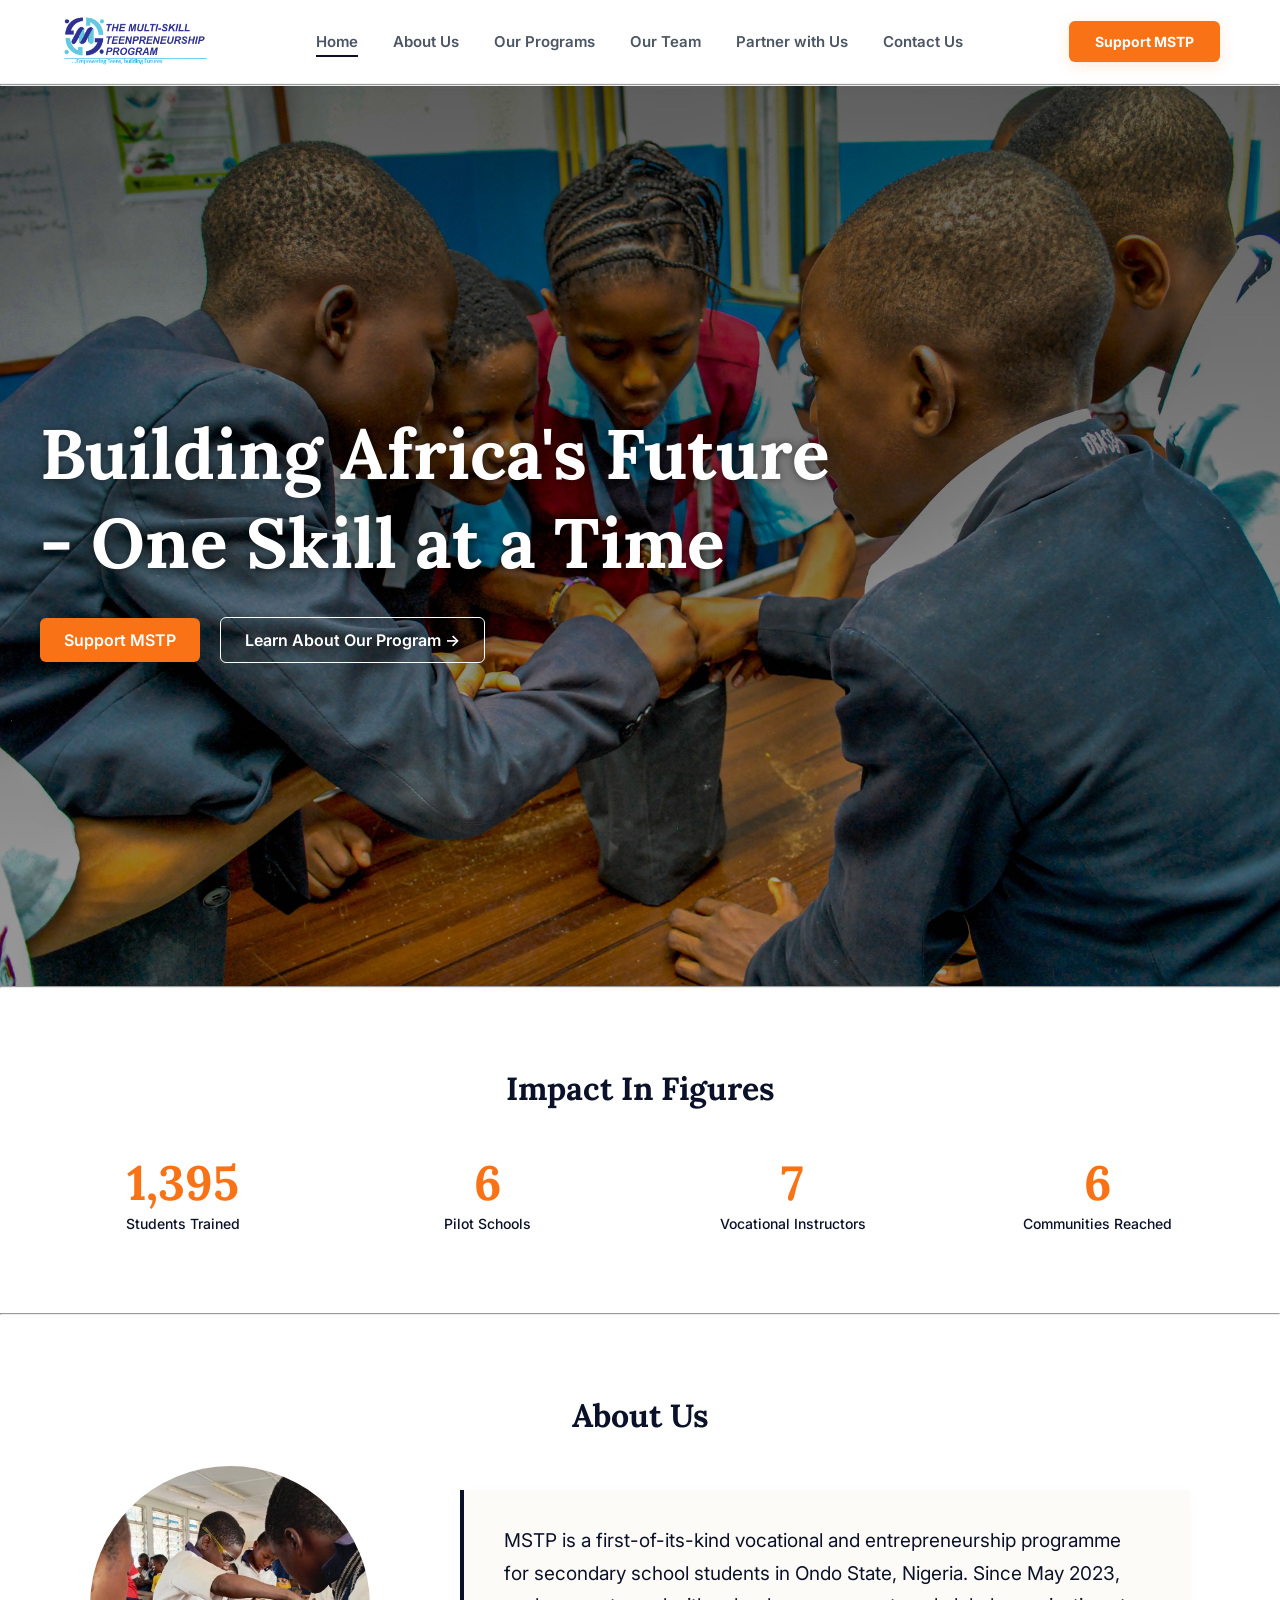
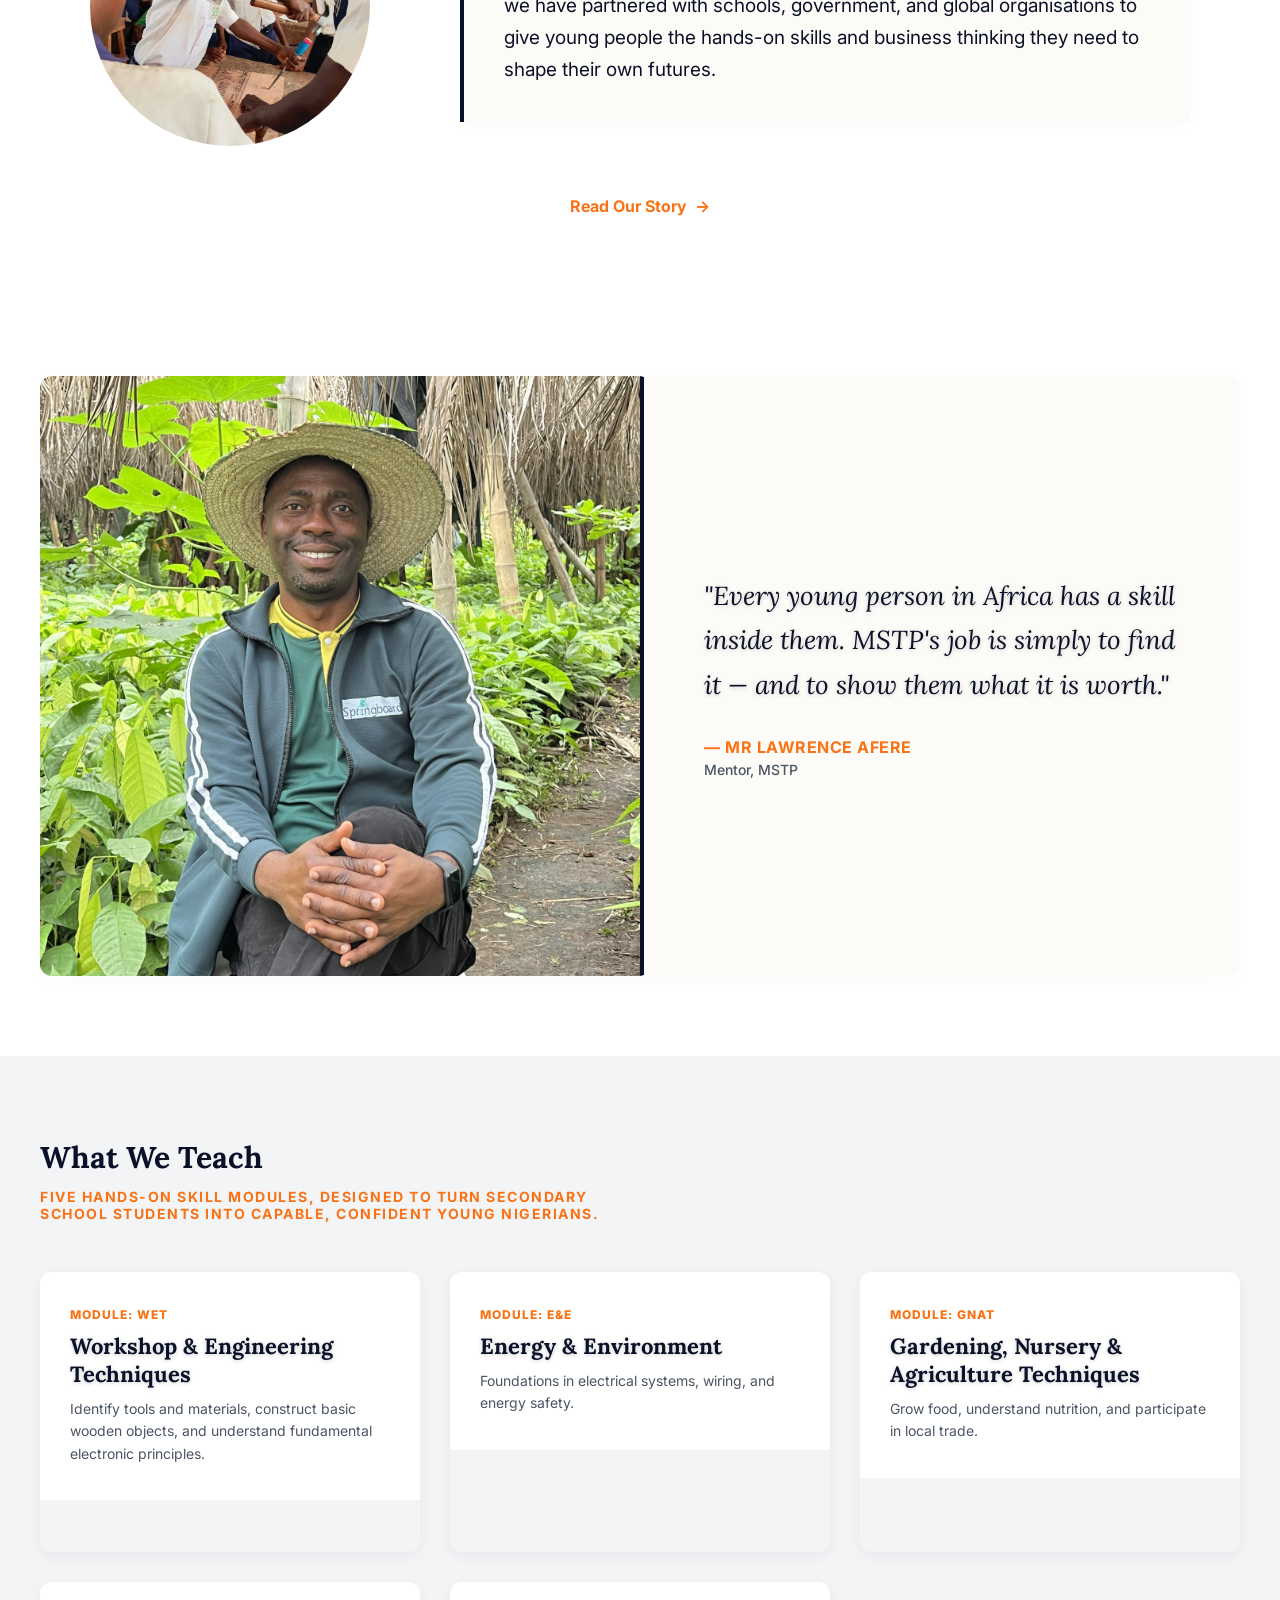
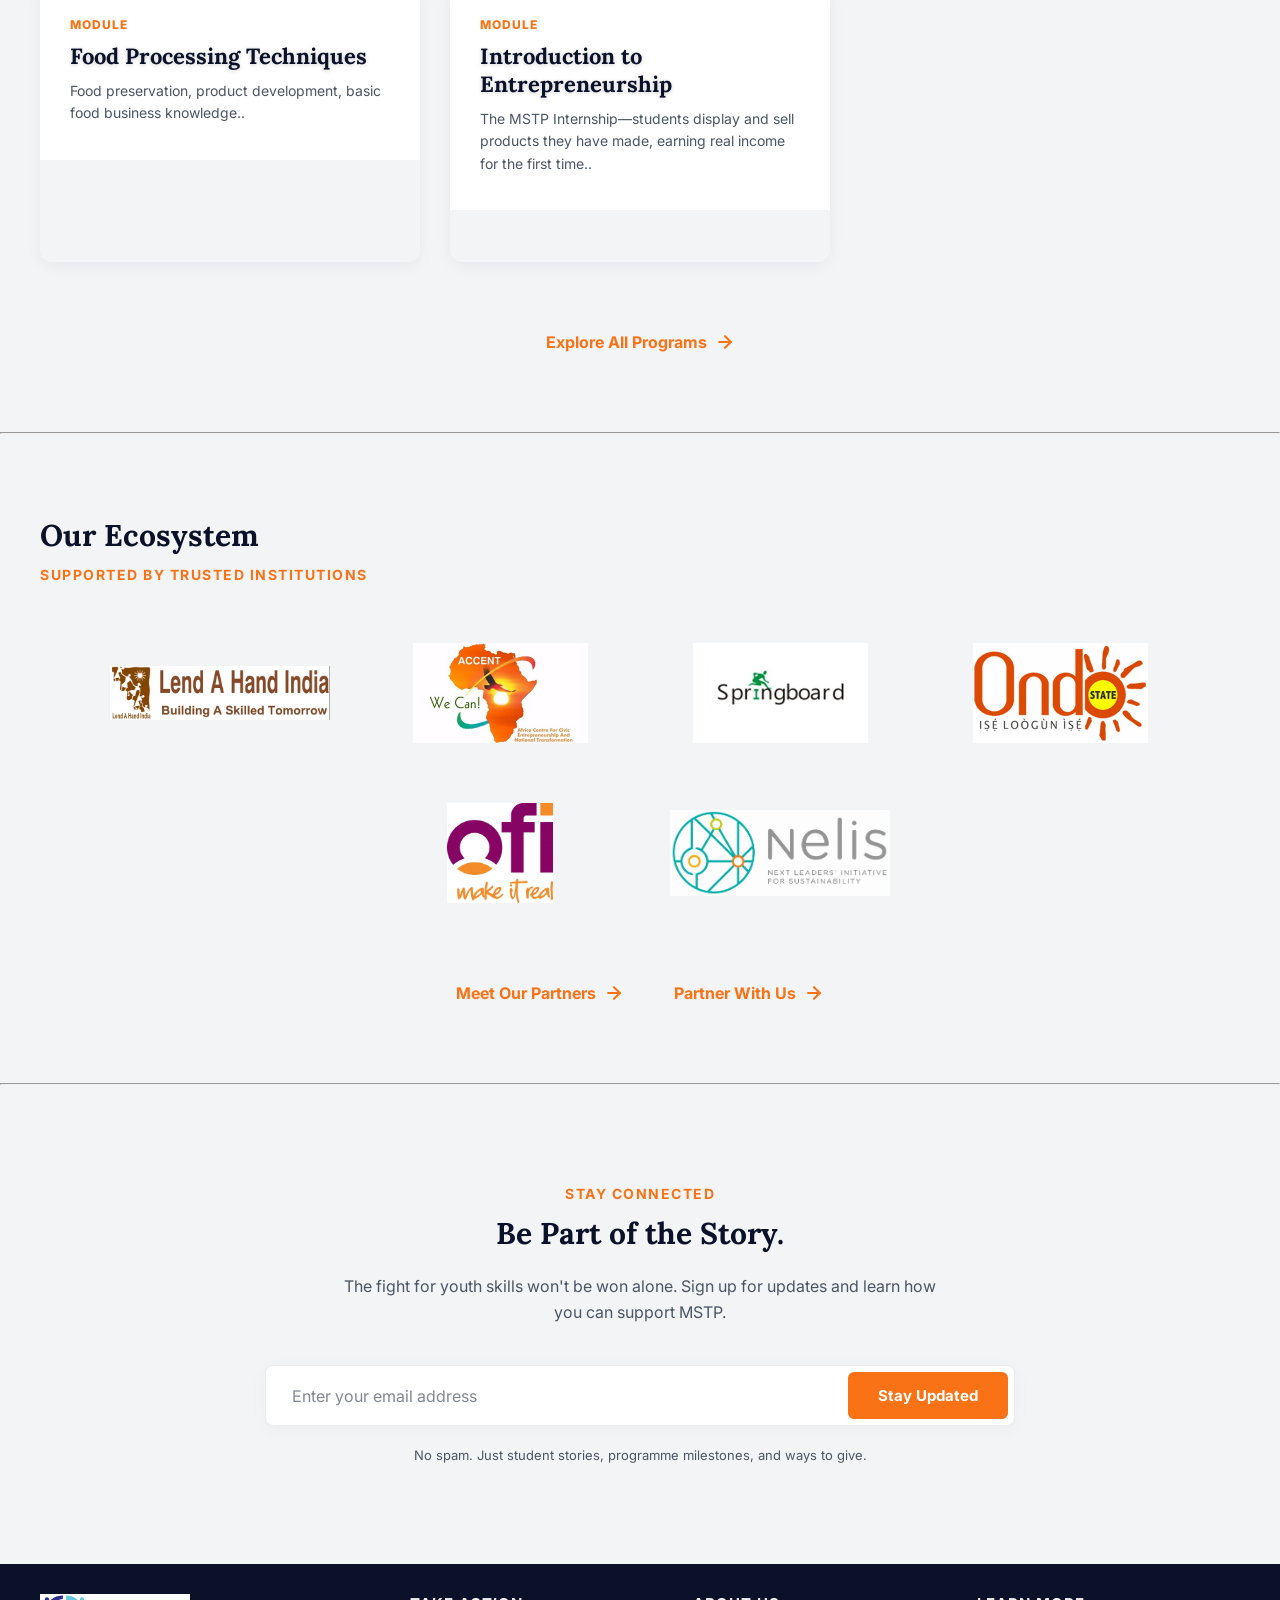
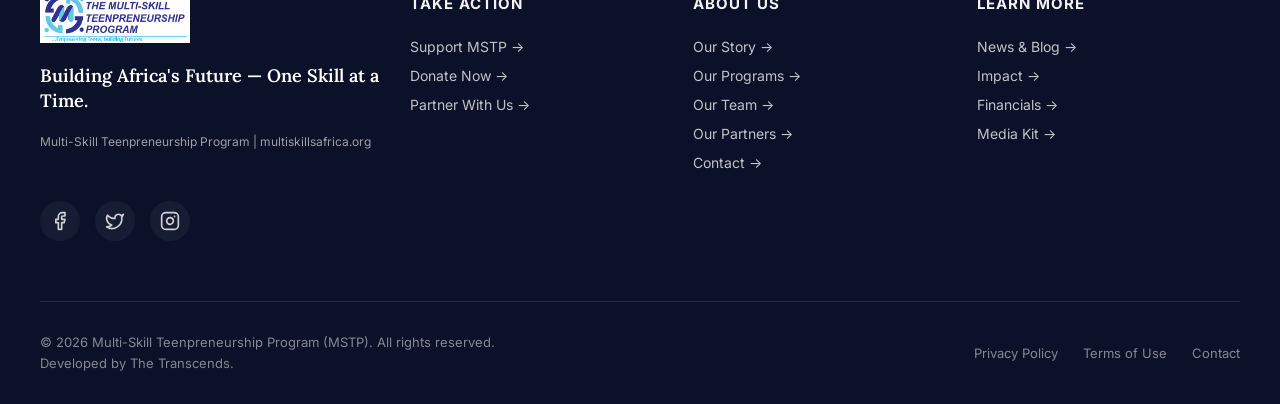
==== commit 2a7b7224: "Hero background image added to partner-with-us, and link added in index page" ====
--- a/index.html
+++ b/index.html
@@ -316,6 +316,11 @@
                 Meet Our Partners
                 <svg xmlns="http://www.w3.org/2000/svg" width="20" height="20" viewBox="0 0 24 24" fill="none" stroke="currentColor" stroke-width="2.5" stroke-linecap="round" stroke-linejoin="round" class="lucide lucide-arrow-right arrow-transition"><path d="M5 12h14"/><path d="m12 5 7 7-7 7"/></svg>
             </a>
+
+            <a href="partner-with-us.html" class="cta-link-inline">
+                Partner With Us
+                <svg xmlns="http://www.w3.org/2000/svg" width="20" height="20" viewBox="0 0 24 24" fill="none" stroke="currentColor" stroke-width="2.5" stroke-linecap="round" stroke-linejoin="round" class="lucide lucide-arrow-right arrow-transition"><path d="M5 12h14"/><path d="m12 5 7 7-7 7"/></svg>
+            </a>
             </div>
 
         </div>
--- a/homepage.css
+++ b/homepage.css
@@ -661,3 +661,9 @@
   90%  { transform: rotate(-0.5deg); } /* Settle left */
   100% { transform: rotate(0deg); }    /* Rest position */
 }
+
+.cta-link-wrap {
+  display: flex;
+  gap: 5rem;
+  flex-wrap: wrap;
+}
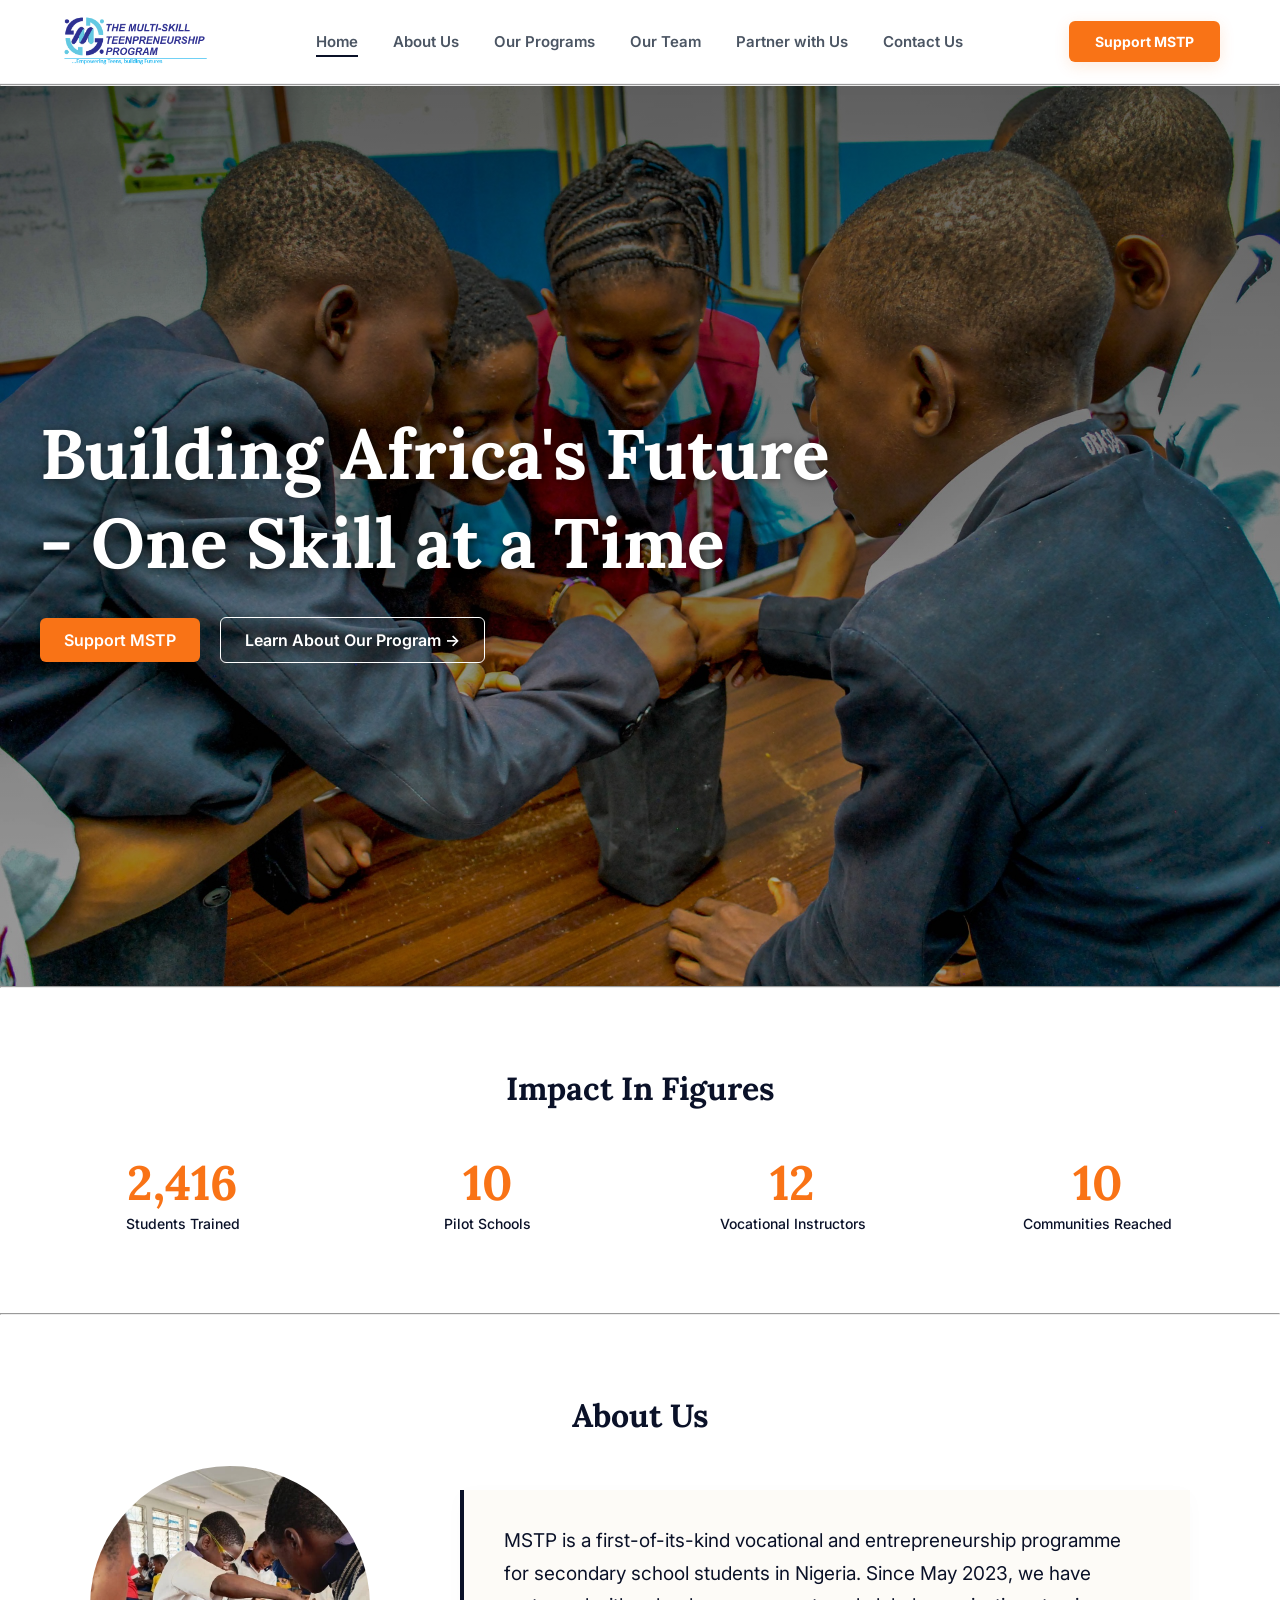
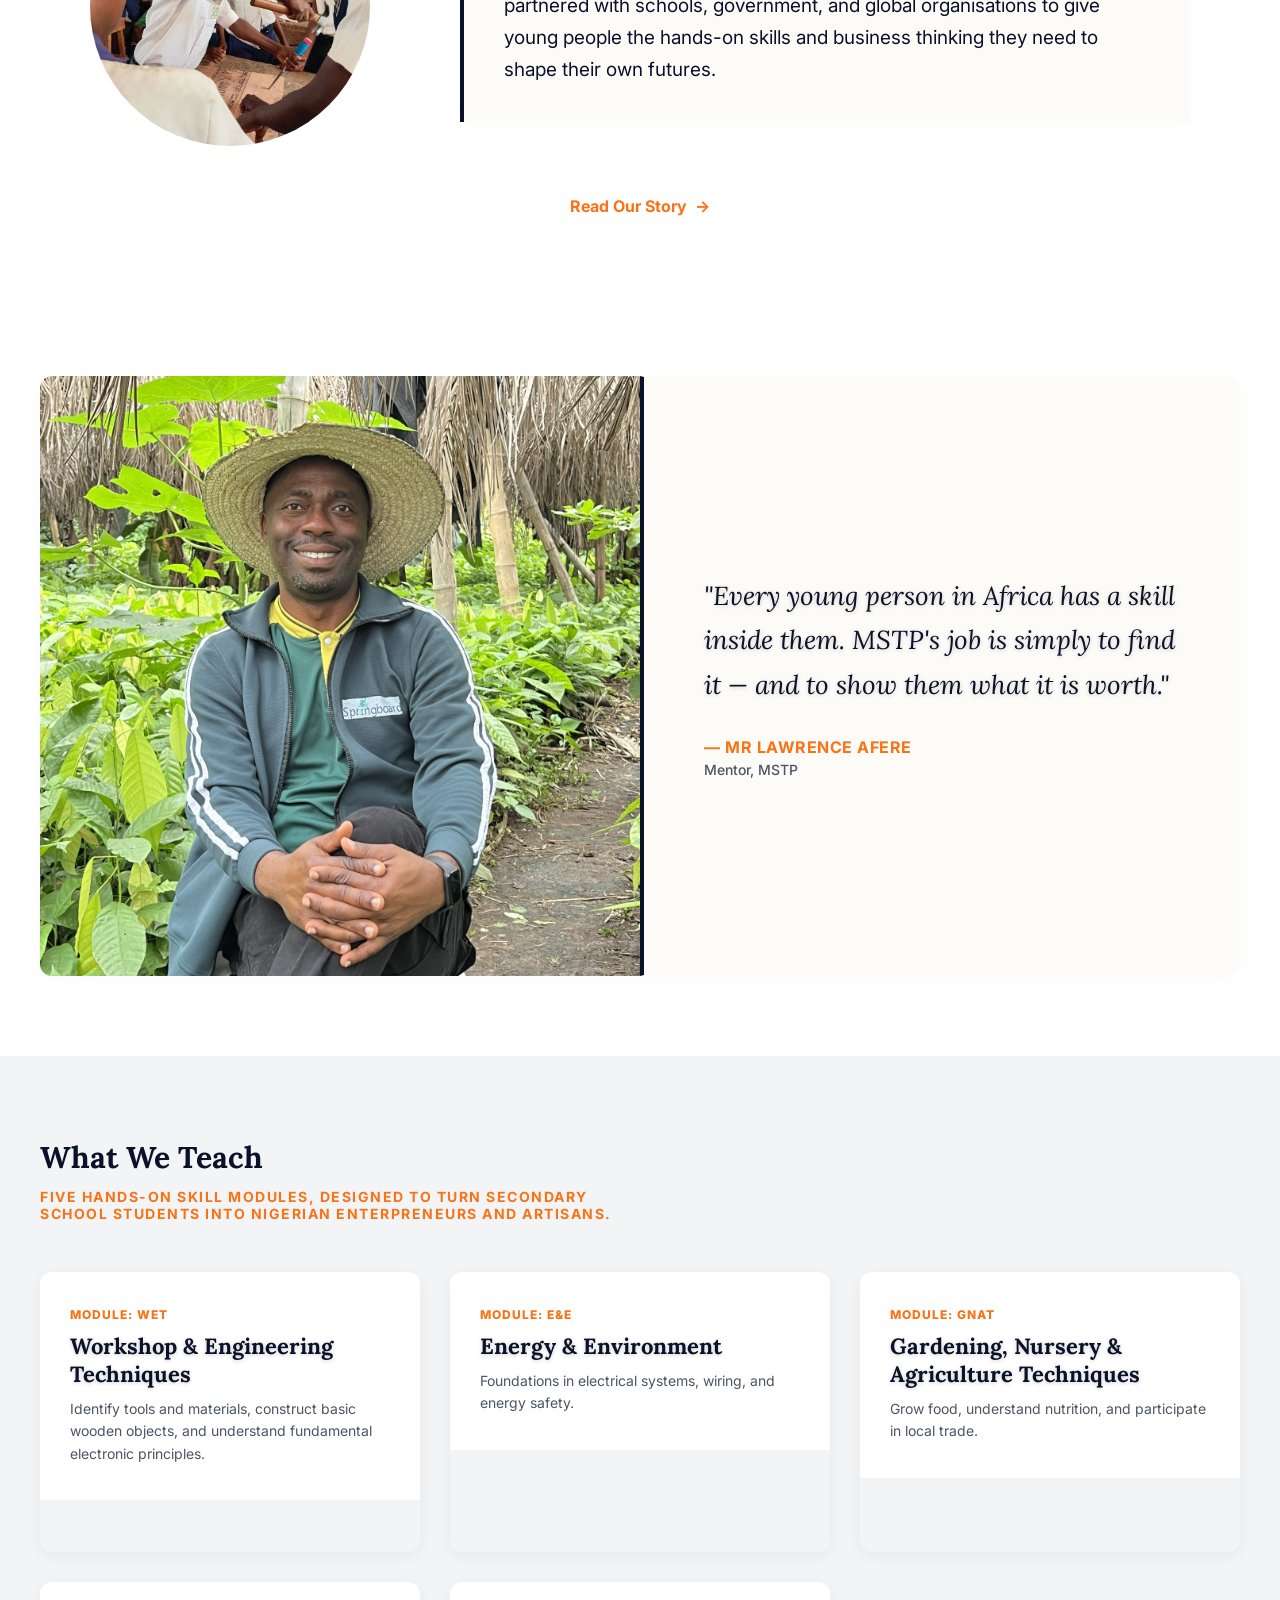
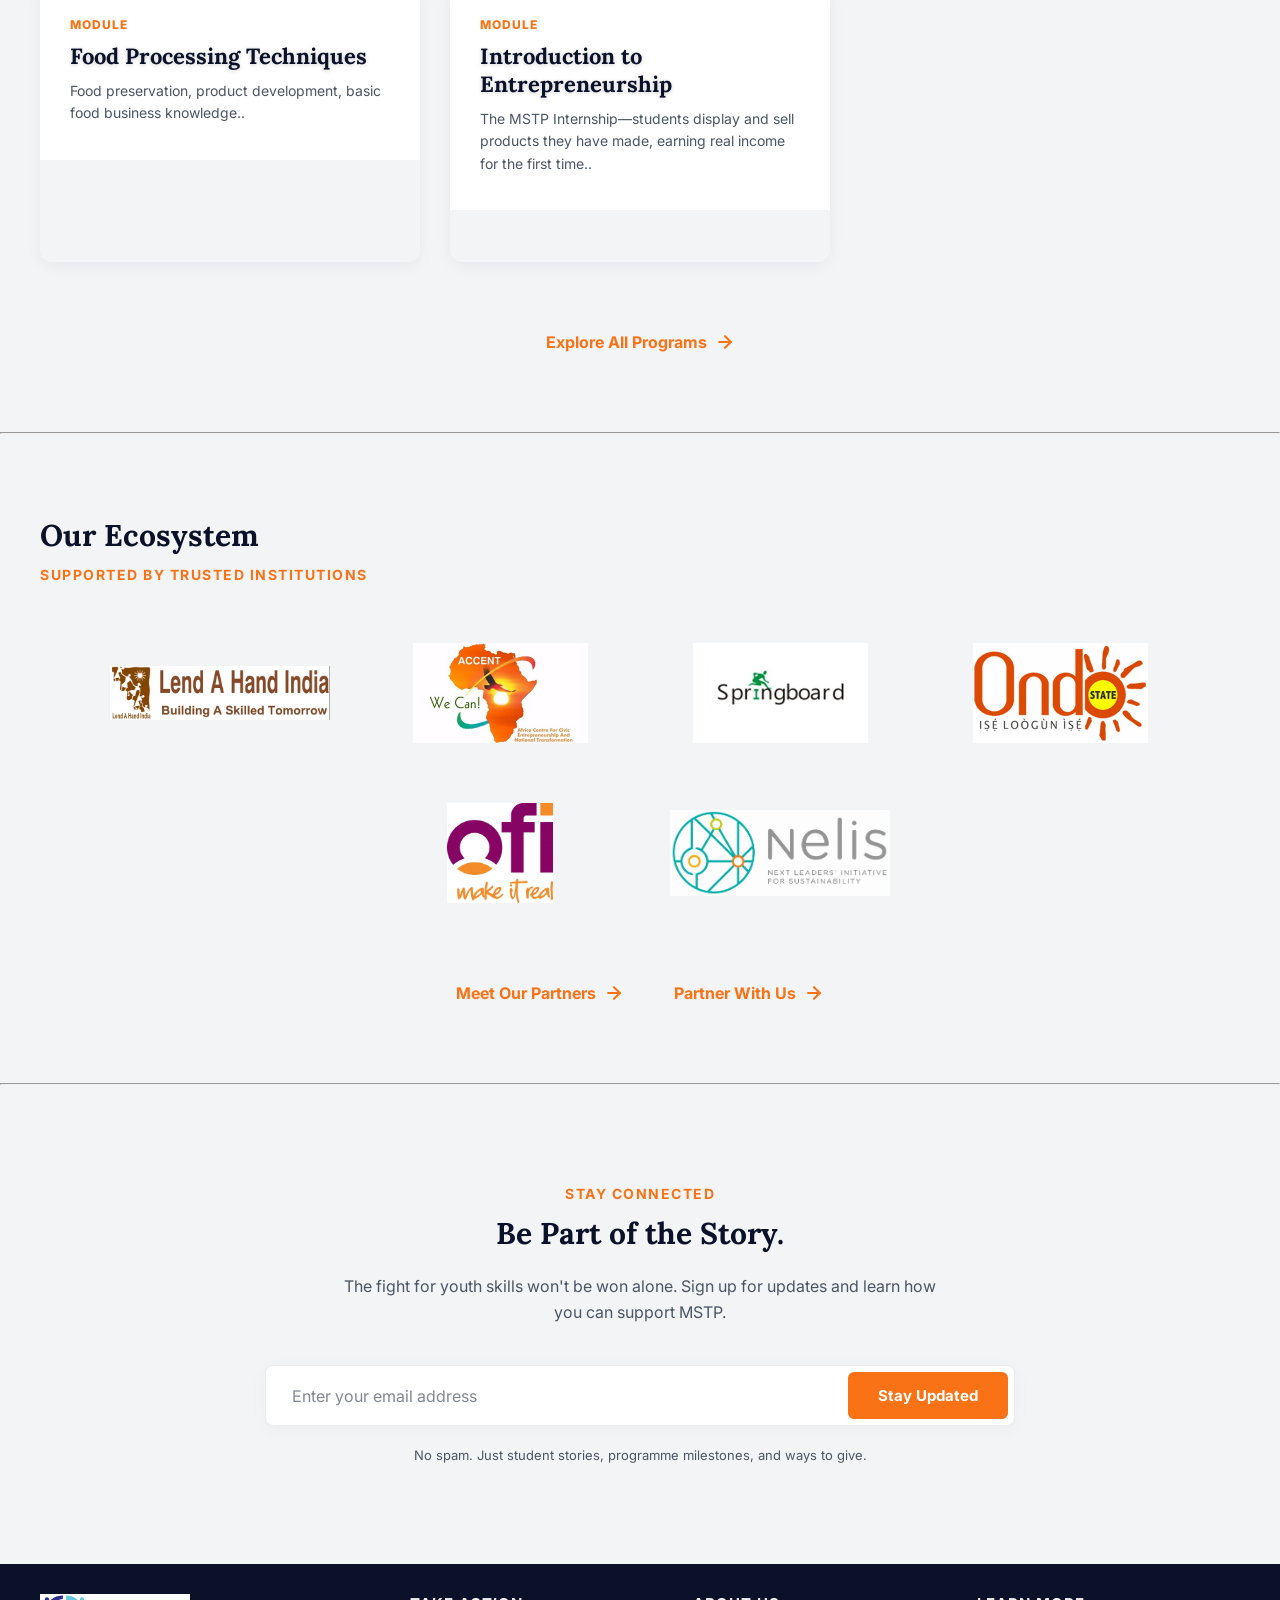
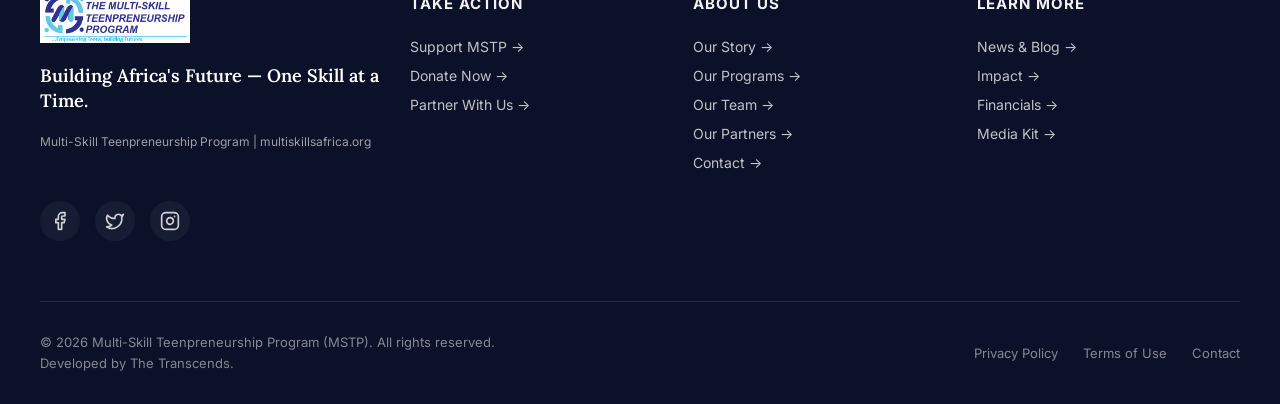
==== commit d0ad1152: "Html corrections" ====
--- a/index.html
+++ b/index.html
@@ -147,7 +147,7 @@
                 
                 <div class="about-card-display">
                     <p class="about-snippet-text">
-                        MSTP is a first-of-its-kind vocational and entrepreneurship programme for secondary school students in Ondo State, Nigeria.     Since May 2023, we have partnered with schools, government, and global organisations to give young people the hands-on skills and business thinking they need to shape their own futures.
+                        MSTP is a first-of-its-kind vocational and entrepreneurship programme for secondary school students in Nigeria.     Since May 2023, we have partnered with schools, government, and global organisations to give young people the hands-on skills and business thinking they need to shape their own futures.
                     </p>
                 </div>
                 </div>
@@ -189,7 +189,7 @@
                 <!-- Header Block -->
                 <div class="section-header">
                 <span class="section-heading">What We Teach</span>
-                <h2 class="section-subtext">Five hands-on skill modules, designed to turn secondary school students into capable, confident young Nigerians.</h2>
+                <h2 class="section-subtext">Five hands-on skill modules, designed to turn secondary school students into Nigerian Enterpreneurs and artisans.</h2>
                 </div>
 
                 <!-- Active Card Grid Track -->
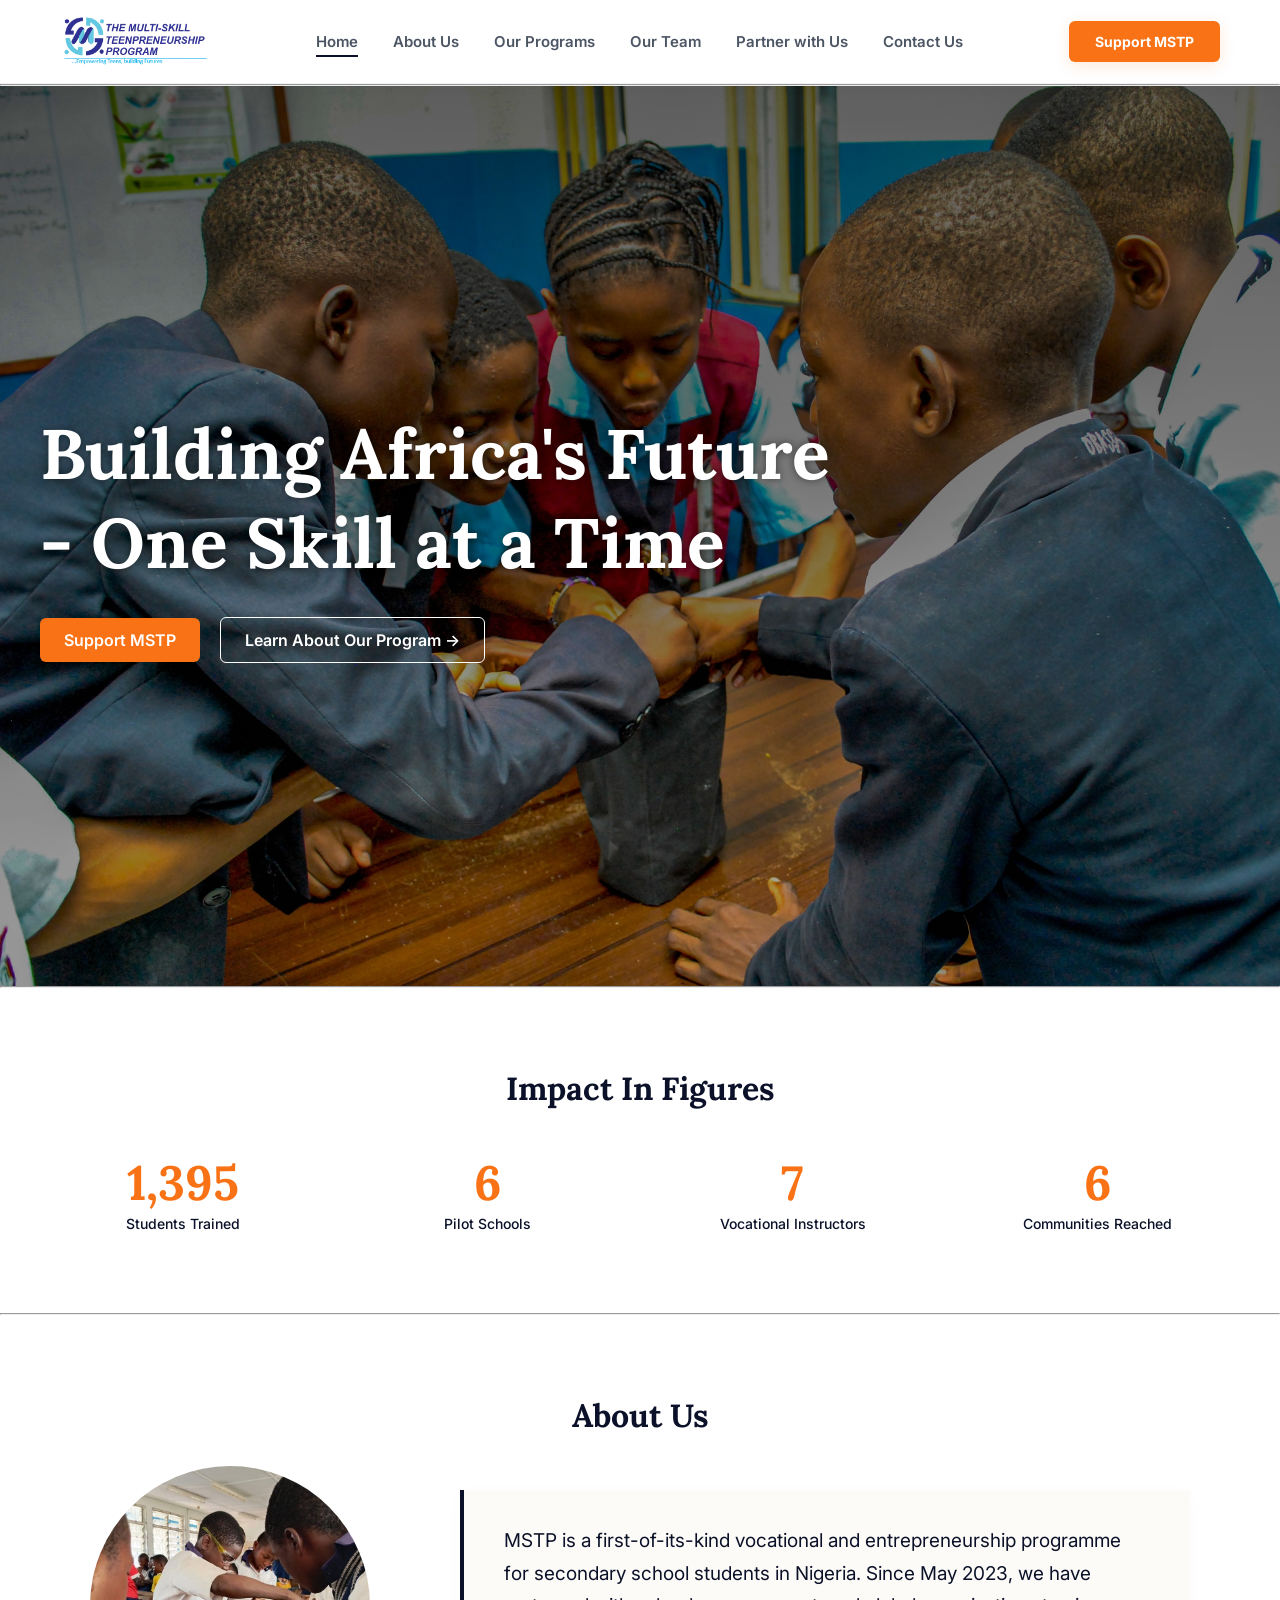
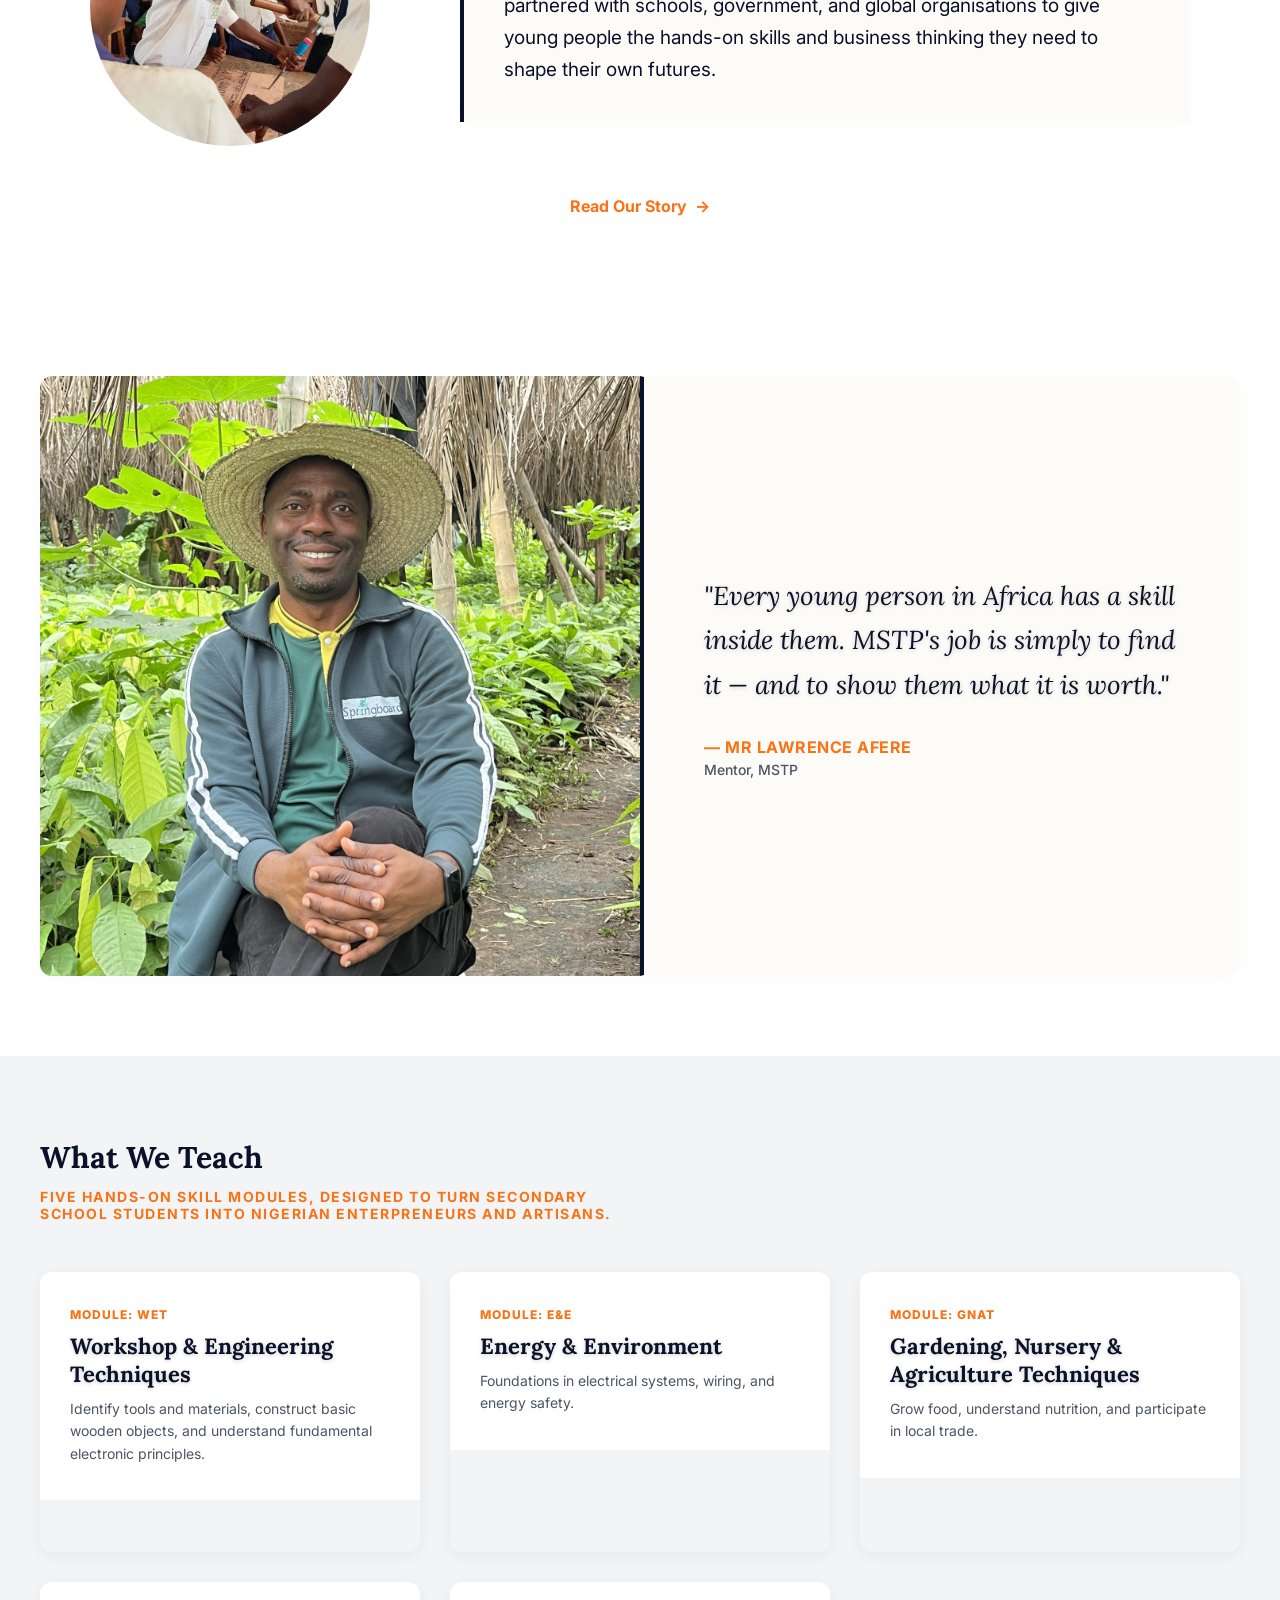
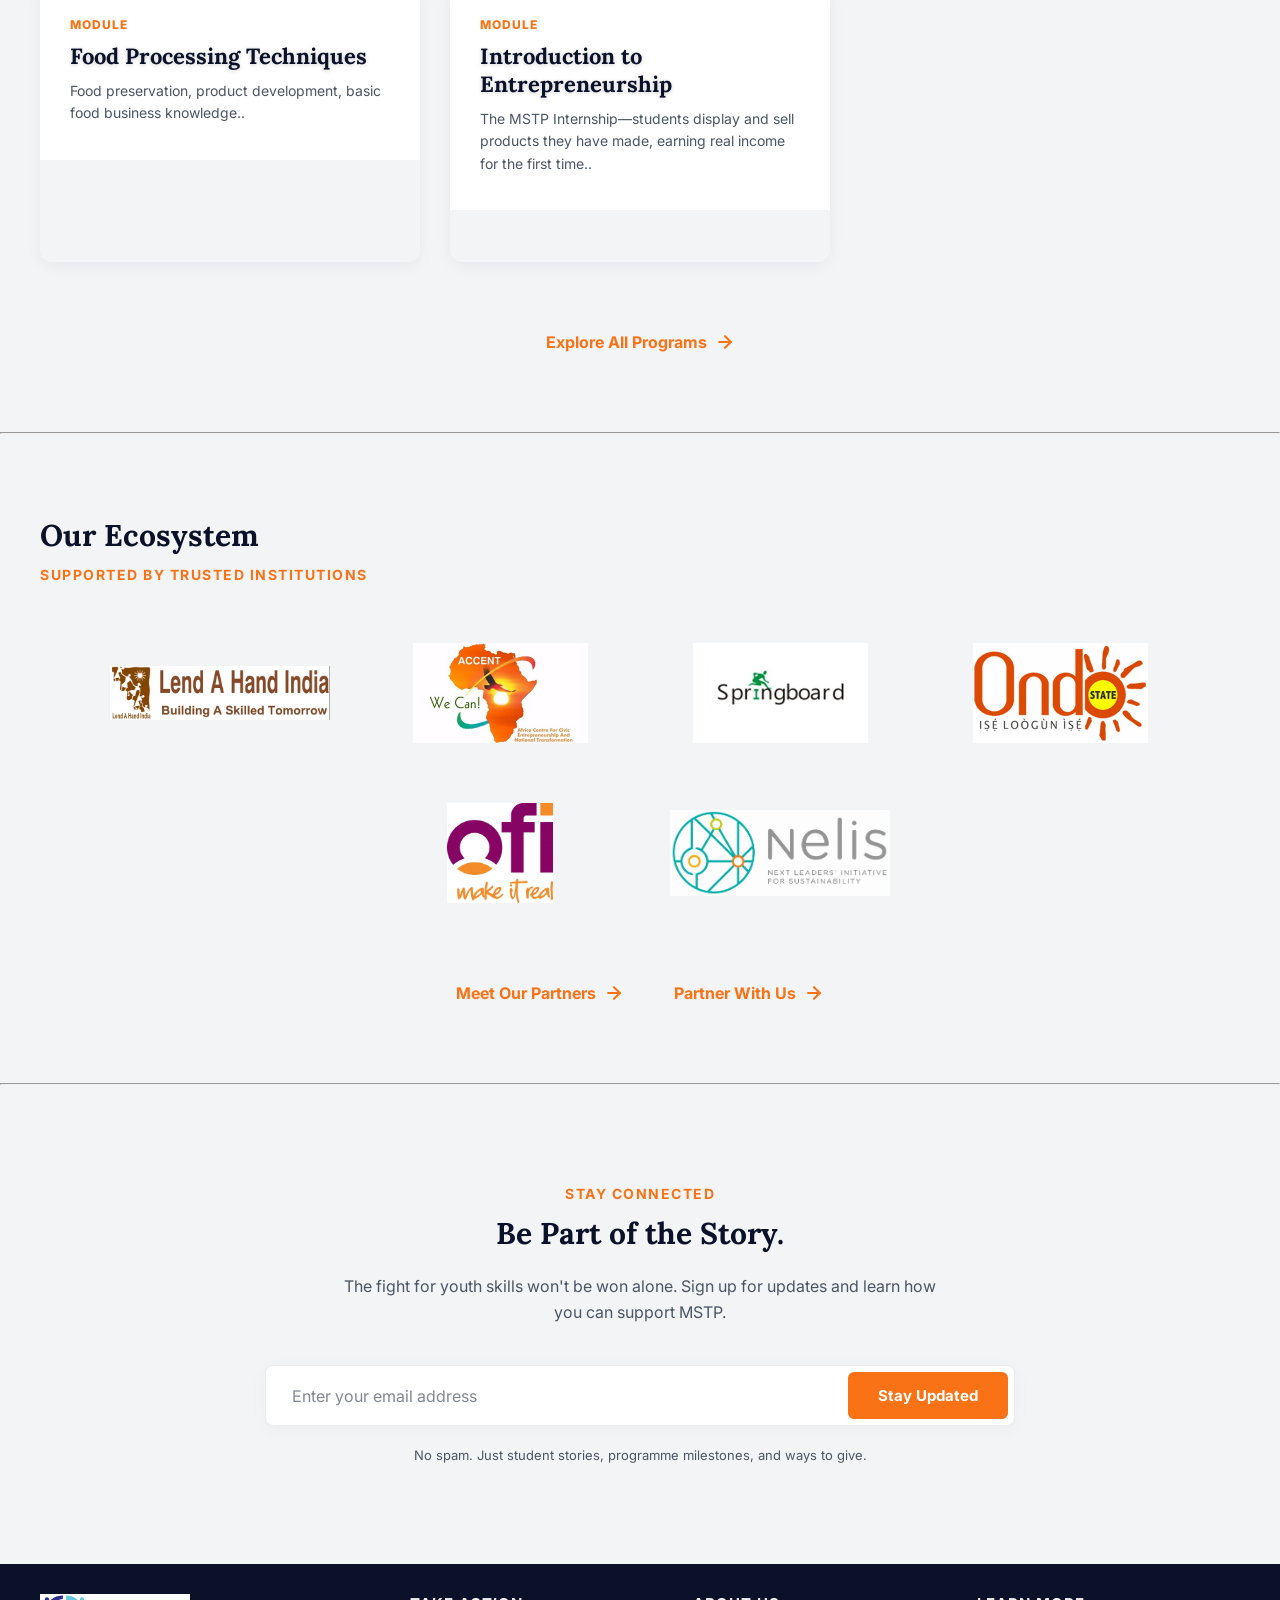
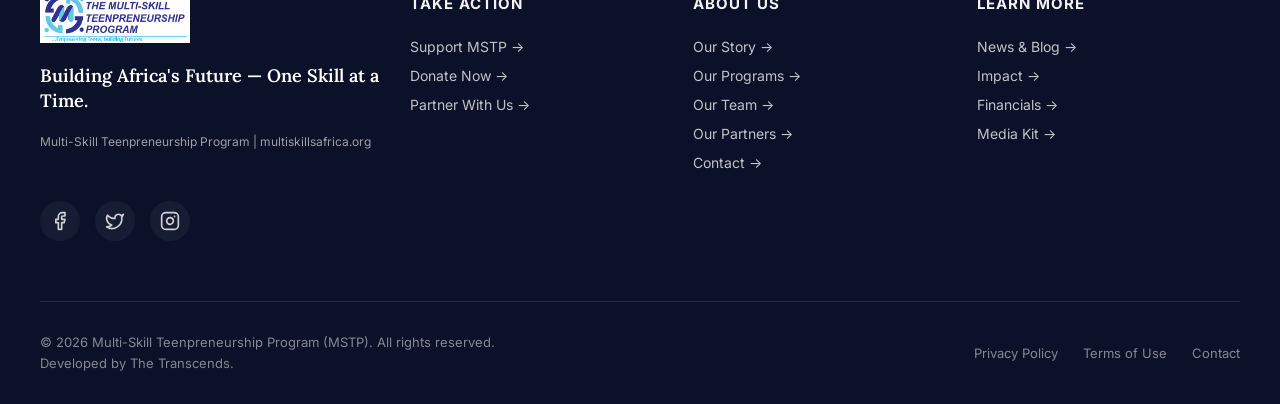
==== commit 2a308646: "Fixed broken links" ====
--- a/index.html
+++ b/index.html
@@ -397,7 +397,7 @@
             <h2 class="footer-heading">About Us</h2>
             <ul class="footer-links-list">
                 <li><a href="about-us.html" class="footer-link">Our Story &rarr;</a></li>
-                <li><a href="our-programs.html" class="footer-link">Our Programs &rarr;</a></li>
+                <li><a href="ourprograms.html" class="footer-link">Our Programs &rarr;</a></li>
                 <li><a href="team.html" class="footer-link">Our Team &rarr;</a></li>
                 <li><a href="partner.html" class="footer-link">Our Partners &rarr;</a></li>
                 <li><a href="contact.html" class="footer-link">Contact &rarr;</a></li>
